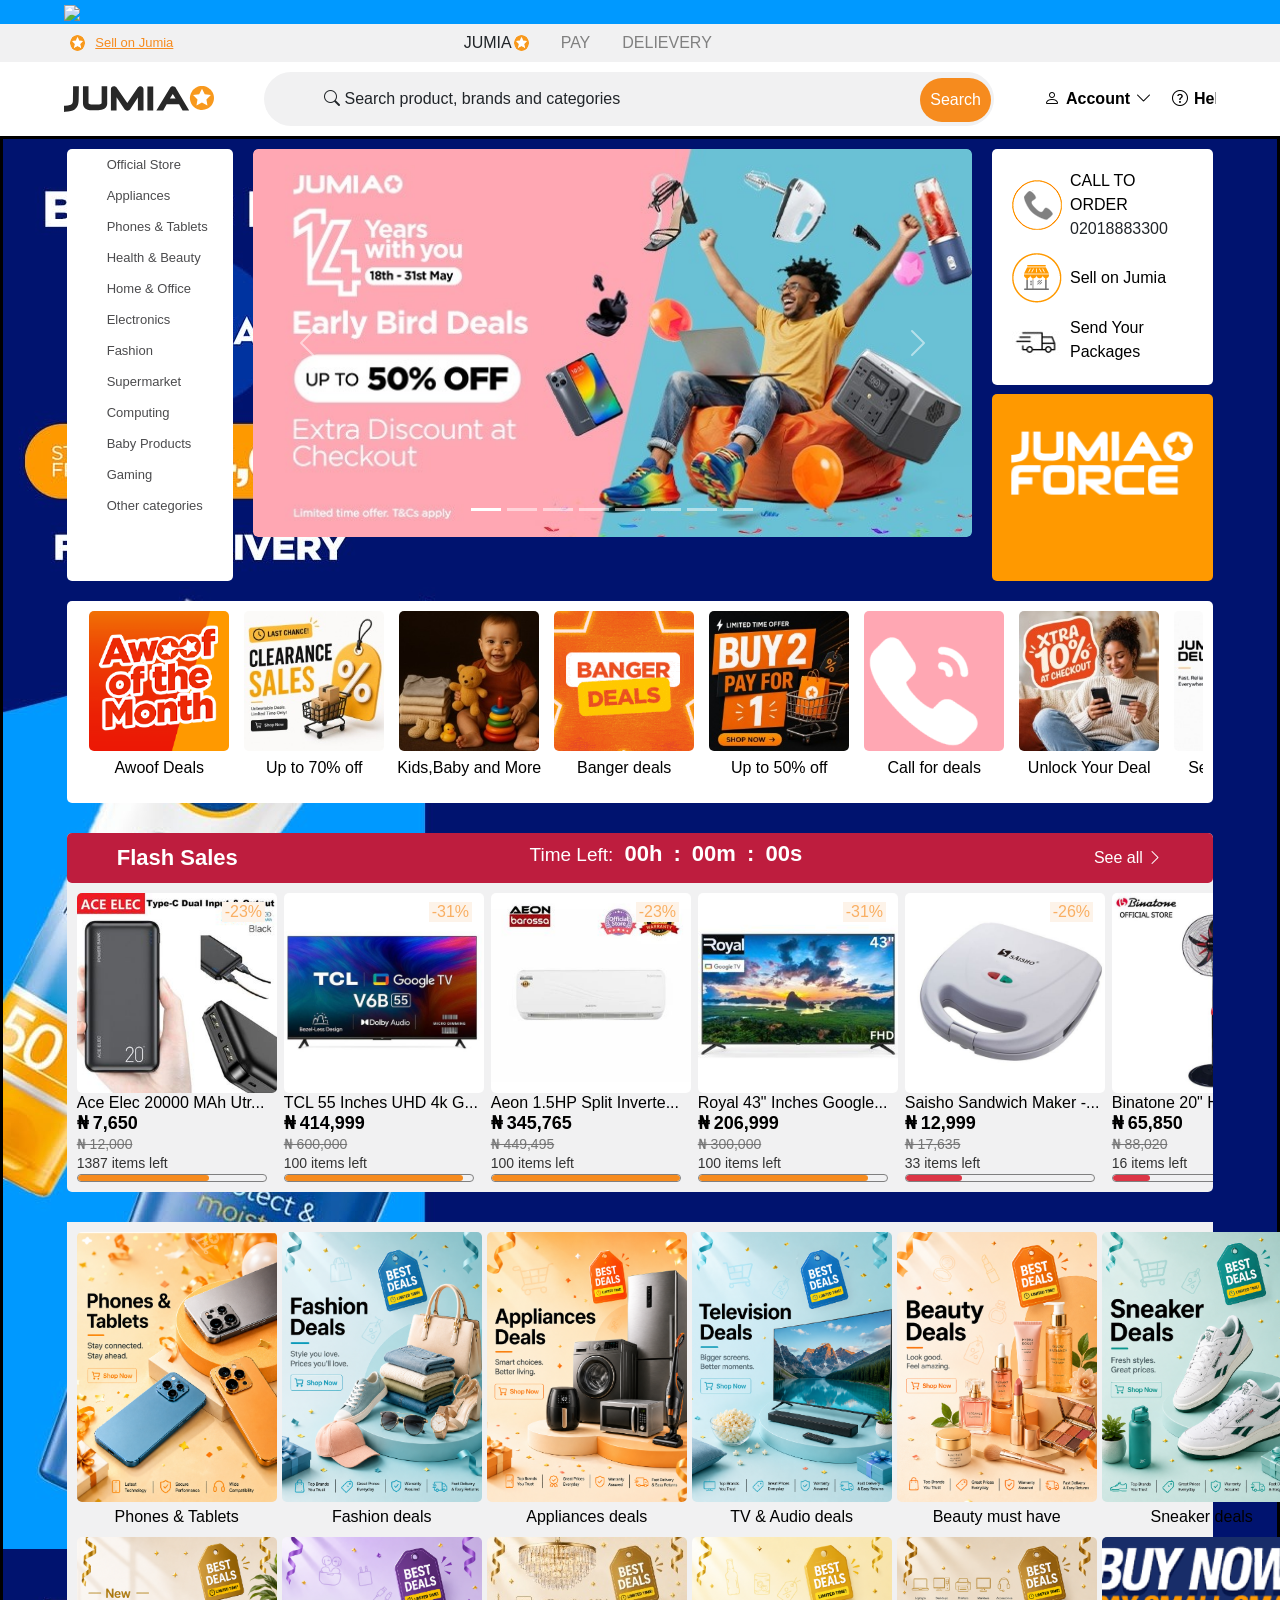
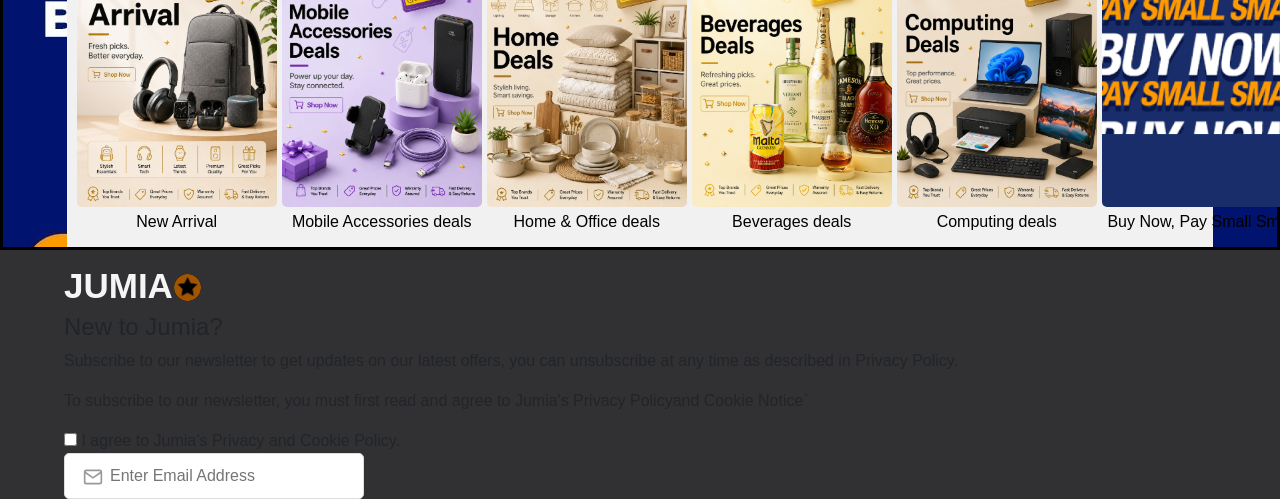
==== index.html @ 586b718b "first commit" ====
<!DOCTYPE html>
<html lang="en">

<head>
    <meta charset="UTF-8">
    <meta name="viewport" content="width=device-width, initial-scale=1.0">
    <link rel="shortcut icon" href="favicon.ico" type="image/x-icon">
    <script src="https://kit.fontawesome.com/6a9d5687c9.js" crossorigin="anonymous"></script>
    <link rel="stylesheet" href="./css/landing.css">
    <link rel="stylesheet" href="./css/bootstrap.min.css">
    <link rel="stylesheet" href="https://cdn.jsdelivr.net/npm/bootstrap-icons@1.13.1/font/bootstrap-icons.min.css">
    <script src="https://cdn.jsdelivr.net/npm/bootstrap@5.3.8/dist/js/bootstrap.bundle.min.js"></script>
    <title>Jumia Nigeria| Online Shopping for Electronics, Fashion, Home, Beauty &...</title>
</head>

<body>
    <!-- first-header -->
    <div class="first-header">
        <div>
            <img
                src="https://ng.jumia.is/cms/0-1-weekly-cps/0-2026/JBP-ADV/0-0-1-brand-days/May/nivea/TW-BD_Desktop_top-strip-copy.gif">
        </div>
    </div>

    <!-- second-header -->
    <div class="second-head">
        <div class="second-header">
            <div class="second-header1">
                <img src="./multimedia/image/jumia set.png" alt="">
                <a href="#">Sell on Jumia</a>
            </div>
            <div class="second-header2">
                <div class="header2">
                    <span>JUMIA</span>
                    <img src="./multimedia/image/jumia set.png" alt="">
                </div>
                <div class="header2" style="font-weight: 400;"><a href="#">PAY</a></div>
                <div class="header2" style="font-weight: 400;"><a href="#">DELIEVERY</a></div>
            </div>
        </div>
    </div>

    <!-- third-header -->
    <div class="third-header">
        <div>
            <img src="./multimedia/image/Jumia Logo SVG.svg" alt="">
        </div>

        <div class="third-header2">
            <div class="third-header2-con">
                <i class="bi bi-search"></i>
                <span>Search product, brands and categories</span>
            </div>

            <div> <button>Search</button></div>

        </div>
        <div class="third-header3">
            <a href="#"><i class="bi bi-person"></i> Account <i class="bi bi-chevron-down"></i></a>
            <a href="#"><i class="bi bi-question-circle"></i> Help <i class="bi bi-chevron-down"></i></a>
            <a href="#"><i class="bi bi-cart3"></i> Cart</a>
        </div>
    </div>

    <!-- main-section -->
    <section class="hero">

        <!-- hero-1 -->
        <div class="hero-1">
            <div class="hero-body1">
                <div class="body-nav">
                    <ul>
                        <li> <a href="#"><i class="fa-solid fa-bag-shopping me-2"></i>Official Store</a></li>
                        <li> <a href="#"><i class="fa-solid fa-kitchen-set me-2"></i>Appliances</a>
                            <!-- <div class="store-dropdown">
                             <div class="small">
                                <ul>
                                    <li><a href="#"><span>SMALL APPLIANCES</span></a></li>
                                    <li><a href="#">Blenders</a></li>
                                    <li><a href="#">Deep Fryers</a></li>
                                    <li><a href="#">Juicers</a></li>
                                    <li><a href="#">Air Fryers</a></li>
                                    <li><a href="#">Rice Cookers</a></li>
                                    <li><a href="#">Toasters & Ovens</a></li>
                                    <li><a href="#">Microwaves</a></li>
                                    <li><a href="#">Bundles</a></li>
                                    <li><a href="#">Vacuum Cleaners</a></li>
                                    <li><a href="#">Kettles</a></li>
                                    <li><a href="#">Yam Pounders</a></li>
                                    <li><a href="#">Irons</a></li>
                                    <li><a href="#">Electric Cookware</a></li>
                                    <li><a href="#">Electric Drink Mixers</a></li>
                                    <li><a href="#">Food Processors</a></li>
                                    <li><a href="#">Coffee Makers</a></li>
                                    <li><a href="#">Electric Pressure Cookers</a></li>
                                </ul>
                            </div>

                            <div class="large">
                                <ul>
                                    <li><a href="#"><span>LARGE APPLIANCES</span></a></li>
                                    <li><a href="#">Washing Machines</a></li>
                                    <li><a href="#">Fridges</a></li>
                                    <li><a href="#">Freezers</a></li>
                                    <li><a href="#">Air Conditioners</a></li>
                                    <li><a href="#">Heaters</a></li>
                                    <li><a href="#">Fans</a></li>
                                    <li><a href="#">Air Purifiers</a></li>
                                    <li><a href="#">Water Dispensers</a></li>
                                    <li><a href="#">Generators & Inverters</a></li>
                                </ul>
                            </div>

                            <div class="home">
                                <ul>
                                    <li><a href="#"><span>HOME APPLIANCES</span></a></li>
                                    <li><a href="#">Nexus</a></li>
                                    <li><a href="#">Hisense</a></li>
                                    <li><a href="#">Polystar</a></li>
                                    <li><a href="#">TCL</a></li>
                                </ul>
                            </div>
                        </div> -->
                        </li>
                        <li> <a href="#"></i><i class="fa-solid fa-mobile-screen me-2"></i>Phones & Tablets</a>
                            <!-- <div class="phones-dropdown">
                                <div class="phones and tablets">
                                    <ul>
                                        <li><a href="#"><span>MOBILE PHONES</span></a></li>
                                        <li><a href="#">Smartphones</a></li>
                                        <li><a href="#">Android Phones</a></li>
                                        <li><a href="#">iPhones</a></li>
                                        <li><a href="#">Basic Phones</a></li>
                                        <li><a href="#">Refurbished Phones</a></li>
                                        <li><a href="#">Rugged Phones</a></li>
                                        <li><a href="#">Cordless Telephones</a></li>
                                        <li><a href="#">Dual Sim Phones</a></li>
                                    </ul>

                                    <ul>
                                        <li><a href="#"><span>TABLETS</span></a></li>
                                        <li><a href="#">iPads</a></li>
                                        <li><a href="#">Android Tablets</a></li>
                                        <li><a href="#">Educational Tablets</a></li>
                                        <li><a href="#">Tablet Accessories</a></li>
                                        <li><a href="#">Amazon Fire Tablets</a></li>
                                        <li><a href="#">Microsoft Tablets</a></li>
                                    </ul>
                                </div>

                                <div class="mobile">
                                    <ul>
                                        <li><a href="#"><span>MOBILE ACCESSORIES</span></a></li>
                                        <li><a href="#">Accessory Kits</a></li>
                                        <li><a href="#">Adapters</a></li>
                                        <li><a href="#">Batteries</a></li>
                                        <li><a href="#">Battery Chargers</a></li>
                                        <li><a href="#">Bluetooth Headsets</a></li>
                                        <li><a href="#">Cables</a></li>
                                        <li><a href="#">Car Accessories</a></li>
                                        <li><a href="#">Chargers</a></li>
                                        <li><a href="#">Earphones & Headsets</a></li>
                                        <li><a href="#">MicroSD Cards</a></li>
                                        <li><a href="#">Screen Protectors</a></li>
                                        <li><a href="#">Selfie Sticks & Tripods</a></li>
                                        <li><a href="#">Smart Watches</a></li>
                                        <li><a href="#">Power Banks</a></li>
                                        <li><a href="#">Phone Camera Lenses</a></li>
                                    </ul>
                                </div>

                                <div class="top">
                                    <ul>
                                        <li><a href="#"><span>TOP SMARTPHONES</span></a></li>
                                        <li><a href="#">iPhone 17</a></li>
                                        <li><a href="#">Samsung Galaxy S24 & S24 Ultra</a></li>
                                        <li><a href="#">Tecno Spark 20 & 20 Pro</a></li>
                                        <li><a href="#">Itel S23 & S23 Plus</a></li>
                                        <li><a href="#">Infinix Smart 8</a></li>
                                        <li><a href="#">Xiaomi Redmi 13c</a></li>
                                        <li><a href="#">Infinix Hot 40i</a></li>
                                        <li><a href="#">Tecno Pop 8</a></li>
                                        <li><a href="#">Itel A70</a></li>
                                    </ul>

                                    <ul>
                                        <li><a href="#"><span>TOP PHONE BRANDS</span></a></li>
                                        <li><a href="#">Samsung</a></li>
                                        <li><a href="#">Apple</a></li>
                                        <li><a href="#">Xiaomi</a></li>
                                        <li><a href="#">Itel</a></li>
                                        <li><a href="#">Tecno</a></li>
                                    </ul>
                                </div>
                            </div> -->
                        </li>
                        <li> <a href="#"><i class="fa-solid fa-wand-magic-sparkles me-2"></i>Health & Beauty</a>
                            <!-- <div class="health-dropdown">
                                <div class="makeup">
                                    <ul>
                                        <li><a href="#"><span>MAKE UP</span></a></li>
                                        <li><a href="#">Concealers & Color Correctors</a></li>
                                        <li><a href="#">Foundation</a></li>
                                        <li><a href="#">Powder</a></li>
                                        <li><a href="#">Lipstick</a></li>
                                        <li><a href="#">Eyeliner & Kajal</a></li>
                                        <li><a href="#">Mascara</a></li>
                                    </ul>

                                    <ul>
                                        <li><a href="#"><span>PERSONAL CARE</span></a></li>
                                        <li><a href="#">Skin Care</a></li>
                                        <li><a href="#">Sunscreens & Tanning Products</a></li>
                                        <li><a href="#">Contraceptives & Lubricants</a></li>
                                        <li><a href="#">Piercing & Tattoo Supplies</a></li>
                                        <li><a href="#">Deodorants & Antiperspirants</a></li>
                                        <li><a href="#">Lip Care</a></li>
                                    </ul>
                                </div>

                                <div class="fragrances">
                                    <ul>
                                        <li><a href="#"><span>FRAGRANCES</span></a></li>
                                        <li><a href="#">Women's</a></li>
                                        <li><a href="#">Men's</a></li>
                                    </ul>

                                    <ul>
                                        <li><a href="#"><span>HAIR CARE</span></a></li>
                                        <li><a href="#">Hair Cutting Tools</a></li>
                                        <li><a href="#">Shampoo & Conditioner</a></li>
                                        <li><a href="#">Wigs & Accessories</a></li>
                                    </ul>

                                    <ul>
                                        <li><a href="#"><span>ORAL CARE</span></a></li>
                                        <li><a href="#">Teeth Whitening</a></li>
                                        <li><a href="#">Toothpaste</a></li>
                                    </ul>
                                </div>

                                <div class="health">
                                    <ul>
                                        <li><a href="#"><span>HEALTH CARE</span></a></li>
                                        <li><a href="#">First Aid</a></li>
                                        <li><a href="#">Medical Supplies & Equipment</a></li>
                                        <li><a href="#">Alternative Medicine</a></li>
                                        <li><a href="#">Feminine Care</a></li>
                                        <li><a href="#">Diabetes Care</a></li>
                                    </ul>

                                    <ul>
                                        <li><a href="#"><span>VITAMINS & DIETARY SUPPLEMENTS</span></a></li>
                                        <li><a href="#">Vitamins & Minerals</a></li>
                                        <li><a href="#">Supplements</a></li>
                                        <li><a href="#">Multi & Prenatal Vitamins</a></li>
                                    </ul>
                                </div>
                            </div> -->
                        </li>
                        <li> <a href="#"><i class="fa-solid fa-house me-2"></i>Home & Office</a>
                            <!-- <div class="office-dropdown">
                                <div class="home">
                                    <ul>
                                        <li><a href="#"><span>HOME & KITCHEN</span></a></li>
                                        <li><a href="#">Bath</a></li>
                                        <li><a href="#">Bedding</a></li>
                                        <li><a href="#">Home Decor</a></li>
                                        <li><a href="#">Home Furniture</a></li>
                                        <li><a href="#">Vacuums & Floor Care</a></li>
                                        <li><a href="#">Wall Art</a></li>
                                        <li><a href="#">Cookware</a></li>
                                        <li><a href="#">Bakeware</a></li>
                                        <li><a href="#">Small Appliances</a></li>
                                        <li><a href="#">Cutlery & Knife Accessories</a></li>
                                    </ul>
                                </div>

                                <div class="office">
                                    <ul>
                                        <li><a href="#"><span>OFFICE PRODUCTS</span></a></li>
                                        <li><a href="#">Office & School Supplies</a></li>
                                        <li><a href="#">Office Furniture & Lighting</a></li>
                                        <li><a href="#">Packaging Materials</a></li>
                                    </ul>
                                </div>
                                <div class="furniture">
                                    <ul>
                                        <li><a href="#"><span>HOME & OFFICE FURNITURE</span></a></li>
                                        <li><a href="#">Kitchen & Dining Room Furniture</a></li>
                                        <li><a href="#">Lighting</a></li>
                                        <li><a href="#">Stationery</a></li>
                                        <li><a href="#">Storage & Organization</a></li>
                                    </ul>

                                    <ul>
                                        <li><a href="#"><span>OUTDOOR & GARDEN</span></a></li>
                                        <li><a href="#">Generator</a></li>
                                    </ul>
                                </div>
                            </div> -->
                        </li>
                        <li> <a href="#"><i class="fa-solid fa-tv me-2"></i>Electronics</a>
                            <!-- <div class="elec-dropdown">
                                <div class="video">
                                    <ul>
                                        <li><a href="#">TELEVISION & VIDEO<span></span></a></li>
                                        <li><a href="#">Televisions</a></li>
                                        <li><a href="#">Smart TVs</a></li>
                                        <li><a href="#">LED & LCD TVs</a></li>
                                        <li><a href="#">QLED & OLED TVs</a></li>
                                        <li><a href="#">Curved TV</a></li>
                                        <li><a href="#">LG TV</a></li>
                                        <li><a href="#">Hisense TV</a></li>
                                        <li><a href="#">Samsung TV</a></li>
                                        <li><a href="#">Smart TV 32 Inches</a></li>
                                        <li><a href="#">Smart TV 43 Inches</a></li>
                                        <li><a href="#">Smart TV 55 Inches</a></li>
                                        <li><a href="#">TV Accessories</a></li>
                                        <li><a href="#">DVD Players & Recorders</a></li>
                                    </ul>
                                </div>

                                <div class="cameras">
                                    <ul>
                                        <li><a href="#"><span>CAMERAS & PHOTOS</span></a></li>
                                        <li><a href="#">Digital Cameras</a></li>
                                        <li><a href="#">Projectors</a></li>
                                        <li><a href="#">Video Surveillance</a></li>
                                        <li><a href="#">CCTV Cameras</a></li>
                                        <li><a href="#">Compact Cameras</a></li>
                                        <li><a href="#">SLR Digital Cameras</a></li>
                                        <li><a href="#">Professional Video Cameras</a></li>
                                        <li><a href="#">Sport & Action Cameras</a></li>
                                        <li><a href="#">Instant Cameras</a></li>
                                        <li><a href="#">Drones with Camera</a></li>
                                        <li><a href="#">Nikon</a></li>
                                    </ul>
                                </div>

                                <div class="home-gen">
                                    <ul>
                                        <li><a href="#"><span>HOME AUDIO</span></a></li>
                                        <li><a href="#">Home Theatre Systems</a></li>
                                        <li><a href="#">Receivers & Amplifiers</a></li>
                                        <li><a href="#">Sound Bars</a></li>
                                        <li><a href="#">LG Home Theater System</a></li>
                                        <li><a href="#">Hisense Sound Bar</a></li>
                                        <li><a href="#">Bluetooth Speakers</a></li>
                                        <li><a href="#">Subwoofers</a></li>
                                        <li><a href="#">LG</a></li>
                                        <li><a href="#">JBL</a></li>
                                    </ul>

                                    <ul>
                                        <li><a href="#"><span>GENERATOR & PORTABLE POWER</span></a></li>
                                        <li><a href="#">Generators</a></li>
                                        <li><a href="#">Power Inverters</a></li>
                                        <li><a href="#">Solar & Wind Power</a></li>
                                        <li><a href="#">Stablizers</a></li>
                                        <li><a href="#">Batteries</a></li>
                                        <li><a href="#">Lithium Battery</a></li>
                                        <li><a href="#">Battery Charger</a></li>
                                    </ul>
                                </div>
                            </div> -->
                        </li>
                        <li> <a href="#"><i class="fa-solid fa-shirt me-2"></i>Fashion</a>
                            <!-- <div class="fashion-dropdown">
                                <div class="women-kids">
                                    <ul>
                                        <li><a href="#"><span>WOMEN'S FASHION</span></a></li>
                                        <li><a href="#">Clothing</a></li>
                                        <li><a href="#">Shoes</a></li>
                                        <li><a href="#">Accessories</a></li>
                                        <li><a href="#">Jewelry</a></li>
                                        <li><a href="#">Handbags & Wallets</a></li>
                                        <li><a href="#">Underwear & Sleepwear</a></li>
                                        <li><a href="#">Maternity</a></li>
                                        <li><a href="#">Dresses</a></li>
                                        <li><a href="#">Traditional</a></li>
                                        <li><a href="#">Beach & Swimwear</a></li>
                                        <li><a href="#">Flats</a></li>
                                        <li><a href="#">Women Costumes & Accessories</a></li>
                                    </ul>

                                    <ul>
                                        <li><a href="#"><span>KID'S FASHION</span></a></li>
                                        <li><a href="#">Boy's Fashion</a></li>
                                        <li><a href="#">Girl's Fashion</a></li>
                                    </ul>
                                </div>

                                <div class="men-all">
                                    <ul>
                                        <li><a href="#"><span>MEN'S FASHION</span></a></li>
                                        <li><a href="#">Clothing</a></li>
                                        <li><a href="#">Shoes</a></li>
                                        <li><a href="#">Accessories</a></li>
                                        <li><a href="#">Underwear & Sleepwear</a></li>
                                        <li><a href="#">Traditional & Cultural Wear</a></li>
                                        <li><a href="#">T-Shirts</a></li>
                                        <li><a href="#">Polo Shirts</a></li>
                                        <li><a href="#">Trousers & Chinos</a></li>
                                        <li><a href="#">Sneakers</a></li>
                                        <li><a href="#">Jewelry</a></li>
                                        <li><a href="#">Jerseys</a></li>
                                    </ul>

                                    <ul>
                                        <li><a href="#"><span>ALL FASHION</span></a></li>
                                        <li><a href="#">Fabrics</a></li>
                                        <li><a href="#">Luggage & Travel Gear</a></li>
                                        <li><a href="#">Multi-Pack</a></li>
                                        <li><a href="#">Traditional & Cultural Wear</a></li>
                                        <li><a href="#">Uniforms, Work & Safety</a></li>
                                        <li><a href="#">Weddings</a></li>
                                    </ul>
                                </div>

                                <div class="materials">
                                    <ul>
                                        <li><a href="#"><span>WATCHES</span></a></li>
                                        <li><a href="#">Men's Watches</a></li>
                                        <li><a href="#">Women's Watches</a></li>
                                    </ul>

                                    <ul>
                                        <li><a href="#"><span>SUNGLASSES</span></a></li>
                                        <li><a href="#">Men's Sunglasses</a></li>
                                        <li><a href="#">Women's Sunglasses</a></li>
                                    </ul>

                                    <ul>
                                        <li><a href="#"><span>TOP BRANDS</span></a></li>
                                        <li><a href="#">Adidas</a></li>
                                        <li><a href="#">DeFacto</a></li>
                                        <li><a href="#">Nike</a></li>
                                    </ul>
                                </div>
                            </div> -->
                        </li>
                        <li> <a href="#"><i class="fa-solid fa-apple-whole me-2"></i>Supermarket</a>
                            <!-- <div class="super-dropdown">
                                <div class="food">
                                    <ul>
                                        <li><a href="#"><span>FOOD CUPBOARD</span></a></li>
                                        <li><a href="#">Grains & Rice</a></li>
                                        <li><a href="#">Pasta & Noodles</a></li>
                                        <li><a href="#">Herbs, Spices & Seasoning</a></li>
                                        <li><a href="#">Malt Drinks</a></li>
                                        <li><a href="#">Coffee</a></li>
                                        <li><a href="#">Water</a></li>
                                        <li><a href="#">Cooking Oil</a></li>
                                    </ul>

                                    <ul>
                                        <li><a href="#"><span>BEVERAGES</span></a></li>
                                        <li><a href="#">Soft Drink</a></li>
                                        <li><a href="#">Milk & Cream</a></li>
                                        <li><a href="#">Energy Drink</a></li>
                                        <li><a href="#">Bottled Beverages</a></li>
                                        <li><a href="#"></a>Juices</li>
                                    </ul>
                                </div>

                                <div class="household">
                                    <ul>
                                        <li><a href="#"><span>HOUSEHOLD CLEANING</span></a></li>
                                        <li><a href="#">Laundry</a></li>
                                        <li><a href="#">Air Fresheners</a></li>
                                        <li><a href="#">Toilet Paper & Wipes</a></li>
                                        <li><a href="#">Bathroom Cleaners</a></li>
                                        <li><a href="#">Dishwashing</a></li>
                                        <li><a href="#">Cleaning Tools</a></li>
                                    </ul>

                                    <ul>
                                        <li><a href="#"><span>BEER, WINE & SPIRITS</span></a></li>
                                        <li><a href="#">Beers</a></li>
                                        <li><a href="#">Vodka</a></li>
                                        <li><a href="#">Red Wine</a></li>
                                        <li><a href="#">Champagne & Sparkling Wine</a></li>
                                        <li><a href="#">White Wine</a></li>
                                        <li><a href="#">Whiskey</a></li>
                                        <li><a href="#">Liquors</a></li>
                                    </ul>
                                </div>

                                <div class="baby">
                                    <ul>
                                        <li><a href="#"><span>BABY PRODUCT</span></a></li>
                                        <li><a href="#">Disposable Diapers</a></li>
                                        <li><a href="#">Bottle Feeding</a></li>
                                        <li><a href="#">Wipes & Refills</a></li>
                                    </ul>
                                </div>
                            </div> -->
                        </li>
                        <li> <a href="#"><i class="fa-solid fa-desktop me-2"></i>Computing</a>
                            <!-- <div class="computing-dropdown">
                                <div class="computers">
                                    <ul>
                                        <li><a href="#"><span>COMPUTERS</span></a></li>
                                        <li><a href="#">Desktops</a></li>
                                        <li><a href="#">Laptops</a></li>
                                        <li><a href="#">Macbooks</a></li>
                                        <li><a href="#">Gaming Laptops</a></li>
                                        <li><a href="#">HP Elitebook</a></li>
                                        <li><a href="#">Dell Latitude</a></li>
                                        <li><a href="#">Lenovo Thinkpad</a></li>
                                        <li><a href="#">Asus Zenbook</a></li>
                                    </ul>

                                    <ul>
                                        <li><a href="#"><span>DATA STORAGE</span></a></li>
                                        <li><a href="#">External Hard Drives</a></li>
                                        <li><a href="#">USB Flash Drives</a></li>
                                        <li><a href="#">External Solid State</a></li>
                                    </ul>
                                </div>

                                <div class="accessories">
                                    <ul>
                                        <li><a href="#"><span>PRINTERS</span></a></li>
                                        <li><a href="#">Inkjet Printers</a></li>
                                        <li><a href="#">Laser Printers</a></li>
                                        <li><a href="#">Printer Ink & Toner</a></li>
                                    </ul>

                                    <ul>
                                        <li><a href="#"><span>Printer Ink & Toner</span></a></li>
                                        <li><a href="#">Keyboards & Mice</a></li>
                                        <li><a href="#">PC Gaming Hardware</a></li>
                                        <li><a href="#">Uninterrupted Power Supply</a></li>
                                        <li><a href="#">Memory Cards</a></li>
                                        <li><a href="#">Batteries</a></li>
                                        <li><a href="#">Scanners</a></li>
                                        <li><a href="#">Video Projectors</a></li>
                                        <li><a href="#">Bluetooth Keyboards</a></li>
                                        <li><a href="#">Bluetooth Mouse</a></li>
                                    </ul>
                                </div>

                                <div class="brands">
                                    <ul>
                                        <li><a href="#"><span>TOP BRANDS</span></a></li>
                                        <li><a href="#">HP</a></li>
                                        <li><a href="#">Lenovo</a></li>
                                        <li><a href="#">Apple</a></li>
                                        <li><a href="#">ASUS</a></li>
                                        <li><a href="#">Huawei</a></li>
                                        <li><a href="#">Microsoft</a></li>
                                        <li><a href="#">Kingston</a></li>
                                        <li><a href="#">Seagate</a></li>
                                        <li><a href="#">Samsung</a></li>
                                        <li><a href="#">Sandisk</a></li>
                                        <li><a href="#">Toshiba</a></li>
                                    </ul>
                                </div>
                            </div> -->
                        </li>
                        <li> <a href="#"><i class="fa-solid fa-baby me-2"></i>Baby Products</a>
                            <!-- <div class="baby-dropdown">
                                <div class="apparel">
                                    <ul>
                                        <li><a href="#"><span>APPAREL & ACCESSORIES</span></a></li>
                                        <li><a href="#">Baby Boys</a></li>
                                        <li><a href="#">Baby Girls</a></li>
                                    </ul>

                                    <ul>
                                        <li><a href="#"><span>DIAPERING</span></a></li>
                                        <li><a href="#">Disposable Diapers</a></li>
                                        <li><a href="#">Diaper Bags</a></li>
                                        <li><a href="#">Wipes & Holders</a></li>
                                    </ul>

                                    <ul>
                                        <li><a href="#"><span>BABY & TODDLER TOYS</span></a></li>
                                        <li><a href="#">Activity Play Centers</a></li>
                                        <li><a href="#">Music & Sound</a></li>
                                        <li><a href="#">Bath Toys</a></li>
                                    </ul>
                                </div>
                                <div class="feeding">
                                    <ul>
                                        <li><a href="#"><span>BATHING & SKIN CARE</span></a></li>
                                        <li><a href="#">Washcloths & Towels</a></li>
                                        <li><a href="#">Grooming & Healthcare Kits</a></li>
                                        <li><a href="#">Skin Care</a></li>
                                        <li><a href="#">Bathing Tubs & Seats</a></li>
                                        <li><a href="#">Bathroom Safety</a></li>
                                    </ul>

                                    <ul>
                                        <li><a href="#"><span>FEEDING</span></a></li>
                                        <li><a href="#">Bibs & Burp Cloths</a></li>
                                        <li><a href="#">Breastfeeding</a></li>
                                        <li><a href="#">Bottle-Feeding</a></li>
                                        <li><a href="#">Pacifiers & Accessories</a></li>
                                        <li><a href="#">Food Storage</a></li>
                                        <li><a href="#">Highchairs & Booster Seats</a></li>
                                        <li><a href="#">Solid Feeding</a></li>
                                    </ul>
                                </div>
                                <div class="gear">
                                    <ul>
                                        <li><a href="#"><span>GEAR</span></a></li>
                                        <li><a href="#">Backpacks & Carriers</a></li>
                                        <li><a href="#">Swings, Jumpers & Bouncers</a></li>
                                        <li><a href="#">Walkers</a></li>
                                    </ul>
                                </div>
                            </div> -->
                        </li>
                        <li> <a href="#"><i class="fa-solid fa-gamepad me-2"></i>Gaming</a>
                            <!-- <div class="gaming-dropdown">
                                <div class="xbox">
                                    <ul>
                                        <li><a href="#"><span>PLAYSTATION</span></a></li>
                                        <li><a href="#">Playstation 5</a></li>
                                        <li><a href="#">Playstation 4</a></li>
                                        <li><a href="#">Playstation 3</a></li>
                                        <li><a href="#">Playstation</a></li>
                                        <li><a href="#">Playstation Vita</a></li>
                                    </ul>

                                    <ul>
                                        <li><a href="#"><span>XBOX</span></a></li>
                                        <li><a href="#">XBOX One</a></li>
                                        <li><a href="#">XBOX 360</a></li>
                                        <li><a href="#">XBOX</a></li>
                                    </ul>
                                </div>
                                <div class="nintendo">
                                    <ul>
                                        <li><a href="#"><span>NINTENDO</span></a></li>
                                        <li><a href="#">Nintendo 3DS</a></li>
                                        <li><a href="#">Nintendo DS</a></li>
                                        <li><a href="#">Nintendo Switch</a></li>
                                        <li><a href="#">Nintendo Wii</a></li>
                                    </ul>
                                </div>
                                <div class="top">
                                    <ul>
                                        <li><a href="#"><span>TOP GAMES</span></a></li>
                                        <li><a href="#">FIFA '23 PS5</a></li>
                                        <li><a href="#">PES '23 PS4</a></li>
                                        <li><a href="#">God of war</a></li>
                                        <li><a href="#">Spiderman</a></li>
                                        <li><a href="#">Call of Duty</a></li>
                                        <li><a href="#">Assassin's Creed Valhalla</a></li>
                                        <li><a href="#">The Last Of Us</a></li>
                                        <li><a href="#">The Witcher 3</a></li>
                                        <li><a href="#">Metal Gear Solid</a></li>
                                        <li><a href="#">Fallout</a></li>
                                        <li><a href="#">Madden NFL</a></li>
                                        <li><a href="#">Far Cry</a></li>
                                        <li><a href="#">Grand Theft Auto</a></li>
                                    </ul>
                                </div>
                            </div> -->
                        </li>
                        <li> <a href="#"><i class="fa-solid fa-ellipsis me-2"></i>Other categories</a>
                            <!-- <div class="other-dropdown">
                                <div class="instrument">
                                    <ul>
                                        <li><a href="#"><span>MUSICAL INSTRUMENTS</span></a></li>
                                        <li><a href="#">Musical Instruments</a></li>
                                        <li><a href="#">Studio & Live Equipment</a></li>
                                        <li><a href="#">Electronic Music & DJ Equipment</a></li>
                                        <li><a href="#">Amplifiers & Effects</a></li>
                                    </ul>

                                    <ul>
                                        <li><a href="#"><span>TOYS & GAMES</span></a></li>
                                        <li><a href="#">Games</a></li>
                                        <li><a href="#">Dress Up & Pretend Play</a></li>
                                        <li><a href="#">Sports & Outdoor Play</a></li>
                                        <li><a href="#">Top Toys & Games</a></li>
                                    </ul>
                                </div>
                                <div class="automobile">
                                    <ul>
                                        <li><a href="#"><span>AUTOMOBILE</span></a></li>
                                        <li><a href="#">Car Care</a></li>
                                        <li><a href="#">Car Electronics & Accessories</a></li>
                                        <li><a href="#">Lights & Lighting Accessories</a></li>
                                        <li><a href="#">Exterior Accessories</a></li>
                                        <li><a href="#">Oils & Fluids</a></li>
                                        <li><a href="#">Interior Accessories</a></li>
                                        <li><a href="#">Tyre & Rims</a></li>
                                    </ul>

                                    <ul>
                                        <li><a href="#"><span>SPORTING GOODS</span></a></li>
                                        <li><a href="#">Cardio Training</a></li>
                                        <li><a href="#">Strength Training Equipment</a></li>
                                        <li><a href="#">Accessories</a></li>
                                        <li><a href="#">Team Sports</a></li>
                                        <li><a href="#">Outdoor & Adventure</a></li>
                                    </ul>

                                    <ul>
                                        <li><a href="#"><span>BOOKS, MOVIES and MUSIC</span></a></li>
                                    </ul>
                                </div>
                                <div class="stores">
                                    <ul>
                                        <li><a href="#"><span>PET SUPPLIES</span></a></li>
                                    </ul>

                                    <ul>
                                        <li><a href="#"><span>WHOLESALE</span></a></li>
                                    </ul>

                                    <ul>
                                        <li><a href="#"><span>JUMIA GLOBAL</span></a></li>
                                    </ul>

                                    <ul>
                                        <li><a href="#"><span>OFFICIAL STORES</span></a></li>
                                        <li><a href="#">Adidas</a></li>
                                        <li><a href="#">Nestle</a></li>
                                        <li><a href="#">Xiaomi</a></li>
                                        <li><a href="#">Nivea</a></li>
                                        <li><a href="#">Apple</a></li>
                                        <li><a href="#">Intel</a></li>
                                        <li><a href="#">Reckitt Benckiser</a></li>
                                        <li><a href="#">Binatone</a></li>
                                        <li><a href="#">Nexus</a></li>
                                    </ul>
                                    
                                </div>
                            </div> -->
                        </li>
                    </ul>
                </div>
            </div>
            <div class="hero-body2">
                <div id="carouselExampleAutoplaying" class="carousel slide ratio-16x9" data-bs-ride="carousel">
                    <div class="carousel-indicators">
                        <button type="button" data-bs-target="#carouselExampleIndicators" data-bs-slide-to="0"
                            class="active" aria-current="true" aria-label="Slide 1"></button>
                        <button type="button" data-bs-target="#carouselExampleIndicators" data-bs-slide-to="1"
                            aria-label="Slide 2"></button>
                        <button type="button" data-bs-target="#carouselExampleIndicators" data-bs-slide-to="2"
                            aria-label="Slide 3"></button>
                        <button type="button" data-bs-target="#carouselExampleIndicators" data-bs-slide-to="3"
                            aria-label="Slide 4"></button>
                        <button type="button" data-bs-target="#carouselExampleIndicators" data-bs-slide-to="4"
                            aria-label="Slide 5"></button>
                        <button type="button" data-bs-target="#carouselExampleIndicators" data-bs-slide-to="5"
                            aria-label="Slide 6"></button>
                        <button type="button" data-bs-target="#carouselExampleIndicators" data-bs-slide-to="6"
                            aria-label="Slide 7"></button>
                        <button type="button" data-bs-target="#carouselExampleIndicators" data-bs-slide-to="7"
                            aria-label="Slide 8"></button>
                    </div>
                    <div class="carousel-inner">
                        <div class="carousel-item active">
                            <img src="./multimedia/image/imgi_2_Artboard-1.jpg" class="d-block w-100" alt=" ">
                        </div>
                        <div class="carousel-item">
                            <img src="./multimedia/image/imgi_3_Artboard.gif" class="d-block w-100" alt=" ">
                        </div>
                        <div class="carousel-item">
                            <img src="./multimedia/image/imgi_4_712X384-1.png" class="d-block w-100" alt=" ">
                        </div>
                        <div class="carousel-item">
                            <img src="./multimedia/image/imgi_5_712X384.png" class="d-block w-100" alt=" ">
                        </div>
                        <div class="carousel-item">
                            <img src="./multimedia/image/imgi_6_Artboard-1.gif" class="d-block w-100" alt=" ">
                        </div>
                        <div class="carousel-item">
                            <img src="./multimedia/image/imgi_7_Artboard.jpg" class="d-block w-100" alt=" ">
                        </div>
                        <div class="carousel-item">
                            <img src="./multimedia/image/imgi_8_Artboard-1.jpg" class="d-block w-100" alt=" ">
                        </div>
                        <div class="carousel-item">
                            <img src="./multimedia/image/imgi_9_712X384.png" class="d-block w-100" alt=" ">
                        </div>
                    </div>
                    <button class="carousel-control-prev" type="button" data-bs-target="#carouselExampleAutoplaying"
                        data-bs-slide="prev">
                        <span class="carousel-control-prev-icon" aria-hidden="true"></span>
                        <span class="visually-hidden">Previous</span>
                    </button>
                    <button class="carousel-control-next" type="button" data-bs-target="#carouselExampleAutoplaying"
                        data-bs-slide="next">
                        <span class="carousel-control-next-icon" aria-hidden="true"></span>
                        <span class="visually-hidden">Next</span>
                    </button>
                </div>
            </div>
            <div class="hero-body3">
                <div class="body-box1">
                    <div class="box1-box">
                        <img class="me-2" src="./multimedia/image/imgi_10_phone-icon-1.png" alt="">
                        <div class="box">
                            <div class="box-1"><a href="#">CALL TO ORDER</a></div>
                            <div class="box-2"><span>02018883300</span></div>
                        </div>
                    </div>
                    <div class="box2-box">
                        <img class="me-2" src="./multimedia/image/imgi_11_icone-seller-1.png" alt="">
                        <div class="box-one">
                            <a href="#">Sell on Jumia</a>
                        </div>
                    </div>
                    <div class="box3-box">
                        <img class="me-2" src="./multimedia/image/imgi_12_delivery-new.jpg" alt="">
                        <div class="box-two">
                            <a href="#">Send Your Packages</a>
                        </div>
                    </div>
                </div>
                <div class="body-box2">
                    <img src="./multimedia/image/imgi_13_JFORCE-2.gif" alt="">
                </div>
            </div>
        </div>

        <!-- hero-2 -->
        <div class="hero-two">
            <div class="hero-2" id="scrollContainer" style="scroll-behavior: smooth;">
                <a href="#"><img src="./multimedia/image/imgi_9_awoof_220x220.png" alt=""><span>Awoof
                        Deals</span></a>
                <a href="#"><img src="./multimedia/image/imgi_10_clearance-sales.jpg" alt=""><span>Up to 70%
                        off</span></a>
                <a href="#"><img src="./multimedia/image/imgi_11_baby.jpg" alt=""><span>Kids,Baby and
                        More</span></a>
                <a href="#"><img src="./multimedia/image/imgi_12_BANGER-DEALS-ezgif.com-optimize.gif"
                        alt=""><span>Banger deals</span></a>
                <a href="#"><img src="./multimedia/image/imgi_13_buy2-1.jpg" alt=""><span>Up to 50%
                        off</span></a>
                <a href="#"><img src="./multimedia/image/imgi_14_CTO2-ezgif.com-resize-1.gif" alt=""><span>Call
                        for
                        deals</span></a>
                <a href="#"><img src="./multimedia/image/imgi_15_xtra-10.jpg" alt=""><span>Unlock Your
                        Deal</span></a>
                <a href="#"><img src="./multimedia/image/imgi_16_jdelivery.jpg" alt=""><span>Send Packages
                        Securely</span></a>
                <a href="#"><img src="./multimedia/image/imgi_108_supermarket.jpg" alt=""><span>Groceries</span></a>
                <a href="#"><img src="./multimedia/image/imgi_109_video-games_220x220.png" alt=""><span>Video
                        Games</span></a>
                <!-- <button class="carousel-control-prev bg-black" type="button" data-bs-target="#carouselExample"
                    data-bs-slide="prev">
                    <span class="carousel-control-prev-icon" aria-hidden="true"></span>
                    <span class="visually-hidden">Previous</span>
                </button>
                <button class="carousel-control-next bg-black" type="button" data-bs-target="#carouselExample"
                    data-bs-slide="next">
                    <span class="carousel-control-next-icon" aria-hidden="true"></span>
                    <span class="visually-hidden">Next</span>
                </button> -->
            </div>
        </div>

        <!-- hero-3 -->
        <div class="hero-three">
            <div class="hero-ctn">
                <div class="flash-sales">
                    <span>Flash Sales</span>
                </div>
                <div class="flash-time">
                    <h5>Time Left:<span> 00h : 00m : 00s</span></h5>
                </div>
                <div class="flash-link">
                    <a href="#">See all <i class="bi bi-chevron-right"></i></a>
                </div>
            </div>

            <div class="hero3-image">
                <div class="hero-image">
                    <a href="#"><img src="./multimedia/image/1.jpg" alt="">
                        <div class="1"><span>Ace Elec 20000 MAh Utr...</span></div>
                        <div class="price">
                            <h5>&#8358; 7,650</h5>
                            <h6>&#8358; 12,000</h6>
                        </div>
                        <div class="stock">
                            <h4>1387 items left</h4>
                            <div class="progress-bar">
                                <div class="progress-fill"></div>
                            </div>
                        </div>
                        <div class="rate">
                            <span>-23%</span>
                        </div>
                    </a>
                    <a href="#"><img src="./multimedia/image/2.jpg" alt="">
                        <div class="1"><span>TCL 55 Inches UHD 4k G...</span></div>
                        <div class="price">
                            <h5>&#8358; 414,999</h5>
                            <h6>&#8358; 600,000</h6>
                        </div>
                        <div class="stock">
                            <h4>100 items left</h4>
                            <div class="progress-bar">
                                <div class="progress-fill" style="width: 95%;"></div>
                            </div>
                        </div>
                        <div class="rate1">
                            <span>-31%</span>
                        </div>
                    </a>
                    <a href="#"><img src="./multimedia/image/5.jpg" alt="">
                        <div class="1"><span>Aeon 1.5HP Split Inverte...</span></div>
                        <div class="price">
                            <h5>&#8358; 345,765</h5>
                            <h6>&#8358; 449,495</h6>
                        </div>
                        <div class="stock">
                            <h4>100 items left</h4>
                            <div class="progress-bar">
                                <div class="progress-fill" style="width: 100%;"></div>
                            </div>
                        </div>
                        <div class="rate3">
                            <span>-23%</span>
                        </div>
                    </a>
                    <a href="#"><img src="./multimedia/image/7.jpg" alt="">
                        <div class="1"><span>Royal 43" Inches Google...</span></div>
                        <div class="price">
                            <h5>&#8358; 206,999</h5>
                            <h6>&#8358; 300,000</h6>
                        </div>
                        <div class="stock">
                            <h4>100 items left</h4>
                            <div class="progress-bar">
                                <div class="progress-fill" style="width: 90%;"></div>
                            </div>
                        </div>
                        <div class="rate2">
                            <span>-31%</span>
                        </div>
                    </a>
                    <a href="#"><img src="./multimedia/image/4.jpg" alt="">
                        <div class="1"><span>Saisho Sandwich Maker -...</span></div>
                        <div class="price">
                            <h5>&#8358; 12,999</h5>
                            <h6>&#8358; 17,635</h6>
                        </div>
                        <div class="stock">
                            <h4>33 items left</h4>
                            <div class="progress-bar">
                                <div class="progress-fill bg-danger" style="width: 30%;"></div>
                            </div>
                        </div>
                        <div class="rate4">
                            <span>-26%</span>
                        </div>
                    </a>
                    <a href="#"><img src="./multimedia/image/6.jpg" alt="">
                        <div class="1"><span>Binatone 20" High Wind...</span></div>
                        <div class="price">
                            <h5>&#8358; 65,850</h5>
                            <h6>&#8358; 88,020</h6>
                        </div>
                        <div class="stock">
                            <h4>16 items left</h4>
                            <div class="progress-bar">
                                <div class="progress-fill bg-danger" style="width: 20%;"></div>
                            </div>
                        </div>
                        <div class="rate5">
                            <span>-25%</span>
                        </div>
                    </a>
                    <a href="#"><img src="./multimedia/image/3.jpg" alt="">
                        <div class="1"><span>Binatone Digital Voltage...</span></div>
                        <div class="price">
                            <h5>&#8358; 75,625</h5>
                            <h6>&#8358; 97,500</h6>
                        </div>
                        <div class="stock">
                            <h4>30 items left</h4>
                            <div class="progress-bar">
                                <div class="progress-fill bg-danger" style="width: 25%;"></div>
                            </div>
                        </div>
                        <div class="rate6">
                            <span>-22%</span>
                        </div>
                    </a>
                    <a href="#"><img src="./multimedia/image/8.jpg" alt="">
                        <div class="1"><span>Nexus 50 Litres Bedside...</span></div>
                        <div class="price">
                            <h5>&#8358; 99,499</h5>
                            <h6>&#8358; 130,000</h6>
                        </div>
                        <div class="stock">
                            <h4>176 items left</h4>
                            <div class="progress-bar">
                                <div class="progress-fill" style="width: 90%;"></div>
                            </div>
                        </div>
                        <div class="rate7">
                            <span>-23%</span>
                        </div>
                    </a>
                    <a href="#"><img src="./multimedia/image/9.jpg" alt="">
                        <div class="1"><span>Syinix Syinix Swallow Ma...</span></div>
                        <div class="price">
                            <h5>&#8358; 99,999</h5>
                            <h6>&#8358; 116,490</h6>
                        </div>
                        <div class="stock">
                            <h4>8 items left</h4>
                            <div class="progress-bar">
                                <div class="progress-fill bg-danger" style="width: 10%;"></div>
                            </div>
                        </div>
                        <div class="rate8">
                            <span>-14%</span>
                        </div>
                    </a>
                    <a href="#"><img src="./multimedia/image/11.jpg" alt="">
                        <div class="1"><span>Nexus 1.5HP Split Air Co...</span></div>
                        <div class="price">
                            <h5>&#8358; 299,000</h5>
                            <h6>&#8358; 404,040</h6>
                        </div>
                        <div class="stock">
                            <h4>171 items left</h4>
                            <div class="progress-bar">
                                <div class="progress-fill" style="width: 85%;"></div>
                            </div>
                        </div>
                        <div class="rate9">
                            <span>-23%</span>
                        </div>
                    </a>
                    <a href="#"><img src="./multimedia/image/10.jpg" alt="">
                        <div class="1"><span>Binatone Smooth Glidin...</span></div>
                        <div class="price">
                            <h5>&#8358; 16,250</h5>
                            <h6>&#8358; 21,480</h6>
                        </div>
                        <div class="stock">
                            <h4>180 items left</h4>
                            <div class="progress-bar">
                                <div class="progress-fill" style="width: 75%;"></div>
                            </div>
                        </div>
                        <div class="rate10">
                            <span>-24%</span>
                        </div>
                    </a>
                    <a href="#"><img src="./multimedia/image/12.jpg" alt="">
                        <div class="1"><span>Sun King Solar Fan 16"...</span></div>
                        <div class="price">
                            <h5>&#8358; 95,594</h5>
                            <h6>&#8358; 135,700</h6>
                        </div>
                        <div class="stock">
                            <h4>100 items left</h4>
                            <div class="progress-bar">
                                <div class="progress-fill" style="width: 100%;"></div>
                            </div>
                        </div>
                        <div class="rate11">
                            <span>-30%</span>
                        </div>
                    </a>
                    <a href="#"><img src="./multimedia/image/13.jpg" alt="">
                        <div class="1"><span>Haier Thermocool 1HP...</span></div>
                        <div class="price">
                            <h5>&#8358; 444,470</h5>
                            <h6>&#8358; 577,815</h6>
                        </div>
                        <div class="stock">
                            <h4>2 items left</h4>
                            <div class="progress-bar">
                                <div class="progress-fill bg-danger" style="width: 5%;"></div>
                            </div>
                        </div>
                        <div class="rate12">
                            <span>-23%</span>
                        </div>
                    </a>
                    <a href="#"><img src="./multimedia/image/14.jpg" alt="">
                        <div class="1"><span>Nexus 160 Litres Chest...</span></div>
                        <div class="price">
                            <h5>&#8358; 273,500</h5>
                            <h6>&#8358; 374,220</h6>
                        </div>
                        <div class="stock">
                            <h4>51 items left</h4>
                            <div class="progress-bar">
                                <div class="progress-fill" style="width: 35%;"></div>
                            </div>
                        </div>
                        <div class="rate13">
                            <span>-27%</span>
                        </div>
                    </a>
                    <a href="#"><img src="./multimedia/image/15.jpg" alt="">
                        <div class="1"><span>Binatone 2 Slice Sandwi...</span></div>
                        <div class="price">
                            <h5>&#8358; 22,500</h5>
                            <h6>&#8358; 29,865</h6>
                        </div>
                        <div class="stock">
                            <h4>50 items left</h4>
                            <div class="progress-bar">
                                <div class="progress-fill bg-danger" style="width: 35%;"></div>
                            </div>
                        </div>
                        <div class="rate14">
                            <span>-25%</span>
                        </div>
                    </a>
                </div>
            </div>
        </div>

        <!-- hero-4 -->
        <div class="hero-4">
            <a href="#"><img src="./multimedia/image/imgi_27_phone-tablet.png" alt=""><span>Phones & Tablets</span></a>
            <a href="#"><img src="./multimedia/image/imgi_28_fashion-deals.png" alt=""><span>Fashion deals</span></a>
            <a href="#"><img src="./multimedia/image/imgi_29_appliances-deals.png" alt=""><span>Appliances
                    deals</span></a>
            <a href="#"><img src="./multimedia/image/imgi_30_televison-deals.png" alt=""><span>TV & Audio
                    deals</span></a>
            <a href="#"><img src="./multimedia/image/imgi_31_beauty-deals.png" alt=""><span>Beauty must have</span></a>
            <a href="#"><img src="./multimedia/image/imgi_32_sneakers.png" alt=""><span>Sneaker deals</span></a>
            <a href="#"><img src="./multimedia/image/imgi_33_new-arrival.png" alt=""><span>New Arrival</span></a>
            <a href="#"><img src="./multimedia/image/imgi_34_mobile-accessories.png" alt=""><span>Mobile Accessories
                    deals</span></a>
            <a href="#"><img src="./multimedia/image/imgi_35_home-deas.jpg" alt=""><span>Home & Office deals</span></a>
            <a href="#"><img src="./multimedia/image/imgi_36_beverages-deals.png" alt=""><span>Beverages
                    deals</span></a>
            <a href="#"><img src="./multimedia/image/imgi_37_computing-deals.png" alt=""><span>Computing
                    deals</span></a>
            <a href="#"><img src="./multimedia/image/imgi_38_ezgif.com-resize.gif" alt=""><span>Buy Now, Pay Small
                    Small</span></a>

        </div>
    </section>

    <footer>
        <div class="footer-1">
            <div class="jumia-image">
                <span>JUMIA</span>
                <img src="./multimedia/image/jumia set.png" alt="">
            </div>

            <div class="new">
                <div class="question">
                    <h4>New to Jumia?</h4>
                    <p>Subscribe to our newsletter to get updates on our latest offers, you can unsubscribe at any time
                        as described in Privacy Policy.</p>
                    <p>To subscribe to our newsletter, you must first read and agree to Jumia's <span>Privacy
                            Policy</span>and <span>Cookie Notice`</span></p>

                    <label for="checkbox"><input type="checkbox" id="agree">
                        <span>I agree to Jumia’s Privacy and Cookie Policy.</span></label>

                    <div class="input-wrap">
                        <span class="icon">
                            <svg width="20" height="20" viewBox="0 0 24 24" fill="none">
                                <path d="M4 4h16c1.1 0 2 .9 2 2v12c0 1.1-.9 2-2 2H4c-1.1 0-2-.9-2-2V6c0-1.1.9-2 2-2z" stroke="#999" stroke-width="2" />
                                <path d="M22 6l-10 7L2 6" stroke="#999" stroke-width="2"/>
                            </svg>
                        </span>
                        <input type="email" placeholder="Enter Email Address">
                    </div>
                </div>

            </div>
        </div>
    </footer>
</body>

</html>
---- css/landing.css ----
* {
    padding: 0;
    margin: 0;
    box-sizing: border-box;
    font-family: Ubuntu-apple-system,BlinkMacSystemFont,"Segoe UI", "Helvetica Neue", Arial, sans-serif;
}

.first-header {
    background-color: #0099FF;
}

.first-header div {
    margin: 0 auto;
    width: 90%;
}

.first-header img {
    width: 90vw;
    margin: 0;
}

.second-head {
    background-color: #F1F1F2;
    padding: 7px;
}

.second-header {
    width: 90%;
    margin: auto;
    display: flex;
    align-items: center;
}

.second-header1 {
    display: flex;
    gap: 10px;
    align-items: center;
}

.second-header1 img {
    width: 15px;
    border-radius: 50px;
    background-color: #F68B1E;

}

.second-header1 a {
    color: #F68B1E;
    font-size: 13px;
    font-weight: 500;
}
.header2 img {
    width: 15px;
    border-radius: 50%;
    background-color: #F68B1E;
}
.header2{
    align-items: center;
    gap: 2px;
    display: flex;
}
.header2 a{
    color: gray;
}
.second-header2 {
    display: flex;
    align-items: center;
    gap: 32px;
    width: 40%;
    margin: auto;
}

.second-header2 a {
    text-decoration: none;
}

.third-header {
    display: flex;
    overflow: hidden;
    justify-content: space-between;
    width: 90%;
    margin: auto;
    /* position: relative; */
    gap: 50px;
    align-items: center;
    margin-top: 10px;
}

.third-header img {
    width: 150px;
}

.third-header2 {
    background-color: #F1F1F2;
    border-radius: 30px;
    position: relative;
    display: flex;
    gap: 60px;
    align-items: center;
    padding: 15px 60px;

}

.third-header2-con {
    width: 550px;
    text-align: left;
    align-items: start;
}

.third-header2 button {
    background-color: #F68B1E;
    color: white;
    position: absolute;
    top: 6px;
    right: 3px;
    padding: 10px;
    border: none;
    border-radius: 50px;
}

.third-header3 {
    display: flex;
    flex-wrap: nowrap;
    position: relative;
    gap: 20px;
}

.third-header3 a {
    text-decoration: none;
    display: flex;
    gap: 6px;
    align-items: center;
    flex-shrink: 0;
    white-space: nowrap;
    color: black;
    font-size: 16px;
    font-family: Ubuntu, -apple-system, BlinkMacSystemFont, "Segoe UI", "Helvetica Neue", Arial, sans-serif;
    font-weight: 600;
}
.hero{
    background-image: url("/multimedia/image/imgi_231_BG_TAKEOVER26.jpg");
    /* background-color: #F1F1F2; */
    border: 3px solid black;
    width: 100%;
    margin-top: 10px;
}
.hero-1{
    width: 90%;
    display: flex;
    gap: 20px;
    margin: auto;
    margin-top: 10px;
    margin-bottom: 20px;
}
.hero-body1{
    background-color: white;
    width: 15%;
    border-radius: 5px;
}
.body-nav ul{
    list-style: none;
    line-height: 30px;
}
.body-nav a{
    text-decoration: none;
    color: #4b4b4d;
    font-size: 13px;
    font-weight: 500;
}
.hero-body2{
    width: 65%;
}
.carousel-item img{
    width: 100%;
    /* height: 100%; */
    border-radius: 5px;
    object-fit: cover;
}
.carousel-inner{
    overflow: hidden;
    border-radius: 5px;
}
.hero-body3{
    width: 20%;
    display: flex;
    flex-direction: column;
    gap: 9px;
}
.body-box1{
    background-color: white;
    padding: 20px;
    display: flex;
    flex-direction: column;
    gap: 12px;
    border-radius: 5px;
}
.box1-box{
    display: flex;
    width: 100%;
    margin: auto;
    align-items: center;
}
.box-1 a{
    text-decoration: none;
    color: black;
}
.box2-box{
    display: flex;
    align-items: center;
}
.box-one a{
    text-decoration: none;
    color: black;
}
.box3-box{
    display: flex;
    align-items: center;
}
.box-two a{
    text-decoration: none;
    color: black;
}
.body-box2 img{
    width: 100%;
    border-radius: 5px;
}
.hero-two{
    background-color: white;
    width: 90%;
    border-radius: 5px; 
    /* position:relative; */
    margin: auto;
    padding: 10px;
}
.hero-2{
    display: flex !important;
    flex-wrap: nowrap !important;
    gap: 10px !important;
    padding-left: 10px;
    padding-right: 16px;
    overflow-x: auto !important;
    border-radius: 5px;
    scroll-behavior: smooth;
    scrollbar-width: none;
    overflow-y: hidden;
}
.hero-2::after{
    content: '';
    flex: 0 0 0px;
}
.hero-2 img{
    width: 140px;
    height: 140px;
    border-radius: 5px;
    display: block;
    object-fit: contain;
}
.hero-2 span{
    margin-top: 8px;
}
.hero-2 a{
    display: flex;
    flex-direction: column;
    flex: 0 0 145px;
    align-items: center;
    text-align: center;
    text-decoration: none;
    color: black;
    line-height: 17px;
}
.hero-2::-webkit-scrollbar{
    display: none;
}
.hero-three{
    width: 90%;
    margin: auto;
    border-radius: 5px;
    background-color: #F1F1F2;
    
}
.hero-ctn{
    margin-top: 30px;
    border-radius: 5px;
    background-color: #BE1D3E;
    color: white;
    height: 50px;
    display: flex;
    align-items: center;
    justify-content: space-between;
    padding: 5px 50px;
}
.flash-sales span{
    font-size: 22px;
    font-weight: 600;
}
.flash-time h5{
    font-size: 19px;
    font-weight: 400;
}
.flash-time span{
    font-size: 22px;
    font-weight: 600;
    word-spacing: 5px;
}
.flash-link a{
    color: white;
    text-decoration: none;
    font-size: 16px;
    font-weight: 500;
}
.hero-image{
    padding: 10px;
    display: flex;
    /* position: relative; */
    flex-direction: row;
    gap: 7px;
    overflow: scroll;
    overflow-y: hidden;
    scroll-behavior: smooth;
    scrollbar-width: none;
}
.hero-image a{
    text-decoration: none;
    position: relative;
    color: black;
    line-height: 20px;
    border-radius: 5px;
}
.hero-image img{
    width: 200px;
    height: 200px;
    border-radius: 5px;
}
.price h5{
    font-size: 18px;
    font-weight: 600;
}
.price h6{
    font-size: 14px;
    line-height: 5px;
    color: #757575;
    text-decoration: line-through;
}

.stock h4{
    font-size: 14px;
    margin-bottom: 2px;
    color: #333;
}
.progress-bar{
    width: 190px;
    height: 8px;
    background: #e0e0e0;
    border: 1px solid grey;
    border-radius: 50px;
    overflow: hidden;
}
.progress-fill{
    width: 70%;
    height: 100%;
    background: #F68B1E;
    border-radius: 50px;
}
.rate{
    position: absolute;
    bottom: 260px;
    left: 145px;
    background-color: #fdf3e9;
}
.rate span{
    color: #F9AF63;
    padding: 3px;
}
.rate1{
    position: absolute;
    bottom: 260px;
    left: 145px;
    background-color: #fdf3e9;
}
.rate1 span{
    color: #F9AF63;
    padding: 3px;
}
.rate2{
    position: absolute;
    bottom: 260px;
    left: 145px;
    background-color: #fdf3e9;
}
.rate2 span{
    color: #F9AF63;
    padding: 3px;
}
.rate3{
    position: absolute;
    bottom: 260px;
    left: 145px;
    background-color: #fdf3e9;
}
.rate3 span{
    color: #F9AF63;
    padding: 3px;
}
.rate4{
    position: absolute;
    bottom: 260px;
    left: 145px;
    background-color: #fdf3e9;
}
.rate4 span{
    color: #F9AF63;
    padding: 3px;
}
.rate5{
    position: absolute;
    bottom: 260px;
    left: 145px;
    background-color: #fdf3e9;
}
.rate5 span{
    color: #F9AF63;
    padding: 3px;
}
.rate6{
    position: absolute;
    bottom: 260px;
    left: 145px;
    background-color: #fdf3e9;
}
.rate6 span{
    color: #F9AF63;
    padding: 3px;
}
.rate7{
    position: absolute;
    bottom: 260px;
    left: 145px;
    background-color: #fdf3e9;
}
.rate7 span{
    color: #F9AF63;
    padding: 3px;
}
.rate8{
    position: absolute;
    bottom: 260px;
    left: 145px;
    background-color: #fdf3e9;
}
.rate8 span{
    color: #F9AF63;
    padding: 3px;
}
.rate9{
    position: absolute;
   bottom: 260px;
    left: 145px;
    background-color: #fdf3e9;
}
.rate9 span{
    color: #F9AF63;
    padding: 3px;
}
.rate10{
    position: absolute;
    bottom: 260px;
    left: 145px;
    background-color: #fdf3e9;
}
.rate10 span{
    color: #F9AF63;
    padding: 3px;
}
.rate11{
    position: absolute;
   bottom: 260px;
    left: 145px;
    background-color: #fdf3e9;
}
.rate11 span{
    color: #F9AF63;
    padding: 3px;
}
.rate12{
    position: absolute;
    bottom: 260px;
    left: 145px;
    background-color: #fdf3e9;
}
.rate12 span{
    color: #F9AF63;
    padding: 3px;
}
.rate13{
    position: absolute;
   bottom: 260px;
    left: 145px;
    background-color: #fdf3e9;
}
.rate13 span{
    color: #F9AF63;
    padding: 3px;
}
.rate14{
    position: absolute;
    bottom: 260px;
    left: 145px;
    background-color: #fdf3e9;
}
.rate14 span{
    color: #F9AF63;
    padding: 3px;
}

.hero-4{
    width: 90%;
    display: grid;
    /* overflow: hidden; */
    grid-template-columns: 1fr 1fr 1fr 1fr 1fr 1fr;
    gap: 5px;
    margin: auto;
    background-color: #F1F1F2;
    margin-top: 30px;
    padding: 10px;
}
.hero-4 a{
    text-decoration: none;
    text-align: center;
    line-height: 30px;
}
.hero-4 img{
    margin: auto;
    width: 200px;
    height: 270px;
    border-radius: 5px;
}
.hero-4 span{
    display: block;
    color: black;
    font-size: 16px;
    font-weight: 400;
}
footer{
    background-color: #313133;
    width: 100%;
    padding-top: 10px;      
}
.footer-1{
    width: 90%;
    margin: auto;
}
.jumia-image{
    display: flex;
    gap: 1px;
    align-items: center;
}
.jumia-image span{
    color: whitesmoke;
    font-size: 35px;
    font-weight: 600;
}
.jumia-image img{
    width: 27px;
    margin-top: 3px;
    filter: invert(1) hue-rotate(185deg);
    background: black;
    border-radius: 50%;
}
.input-wrap{
    position: relative;
    width: 100%;
    max-width: 300px;
}
.input-wrap input{
    width: 100%;
    padding: 10px 10px 10px 45px;
    border: 1px solid #ddd;
    border-radius: 5px;
    font-size: 16px;
    outline: none;
}
.input-wrap input:focus{
    border-color: #F68B1E;
}
.icon{
    position: absolute;
    left: 19px;
    top: 50%;
    transform: translateY(-50%);
    pointer-events: none;
    color: #999;
}
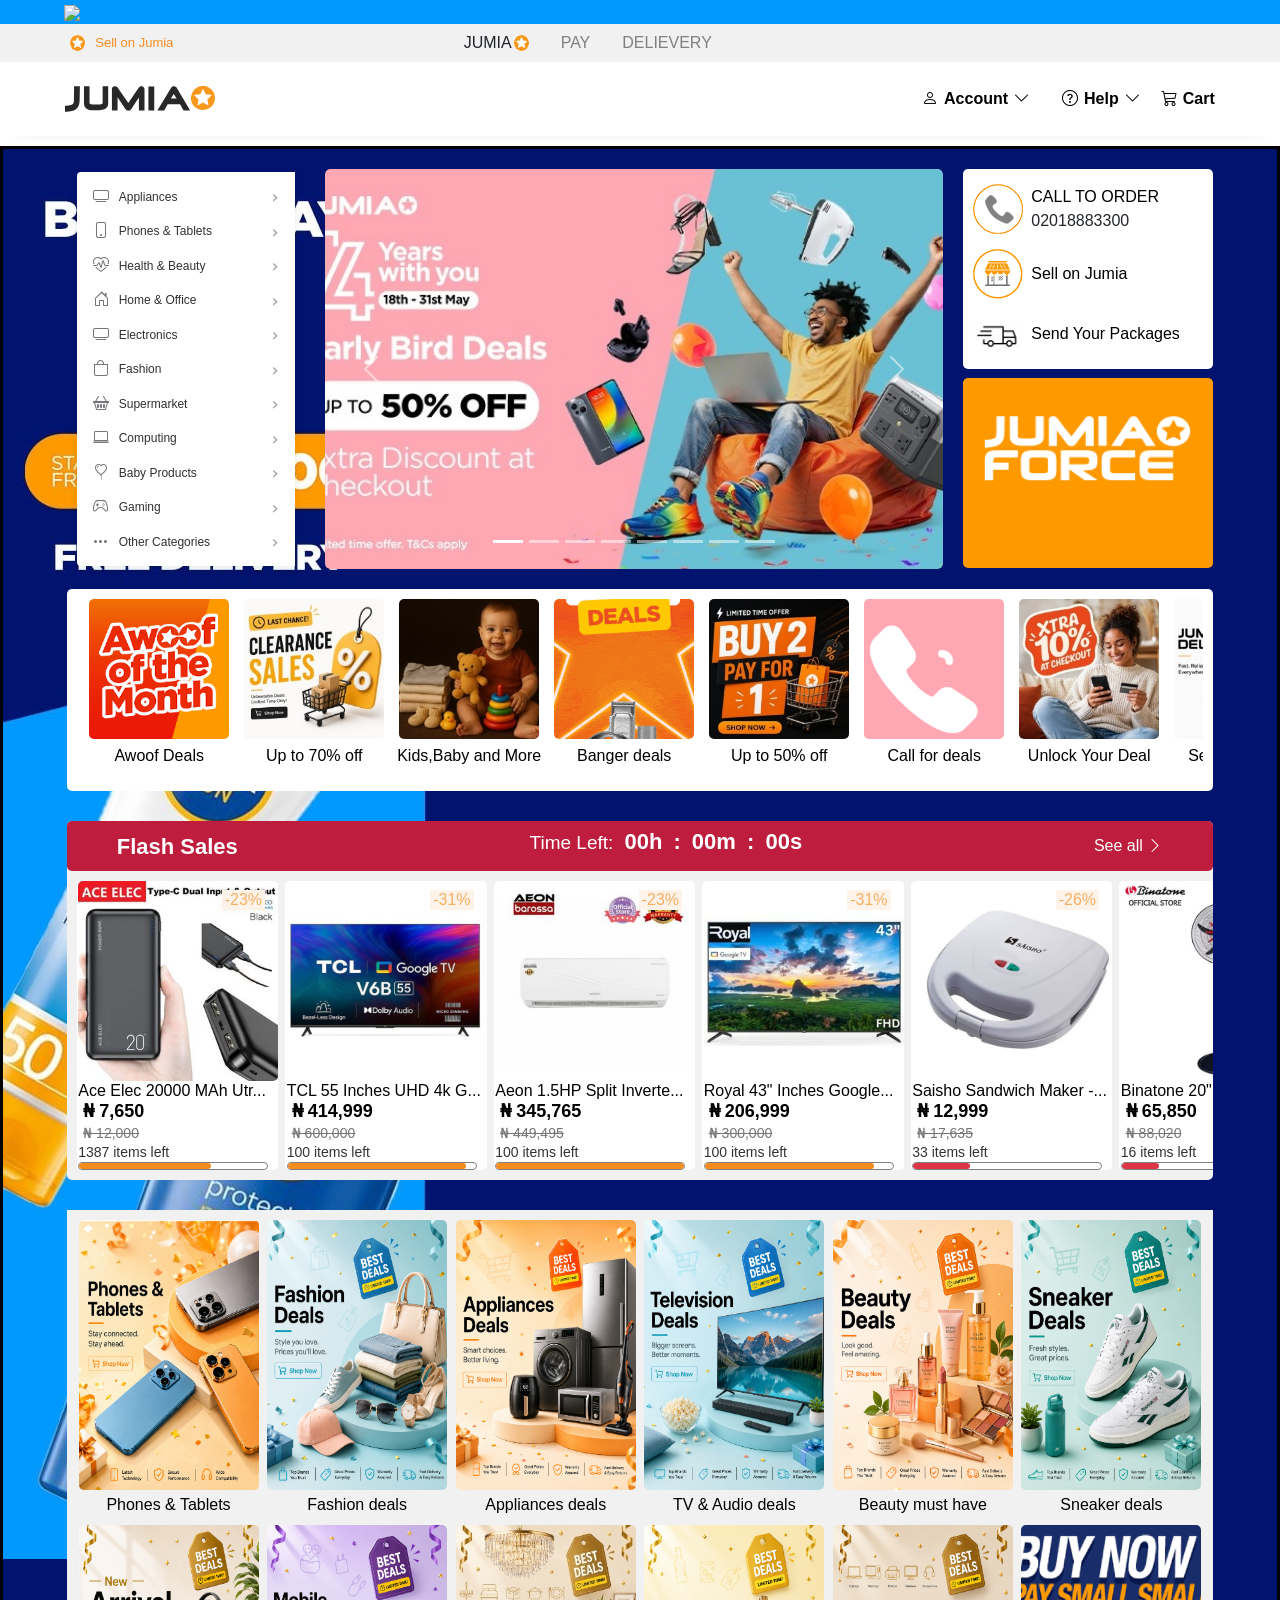
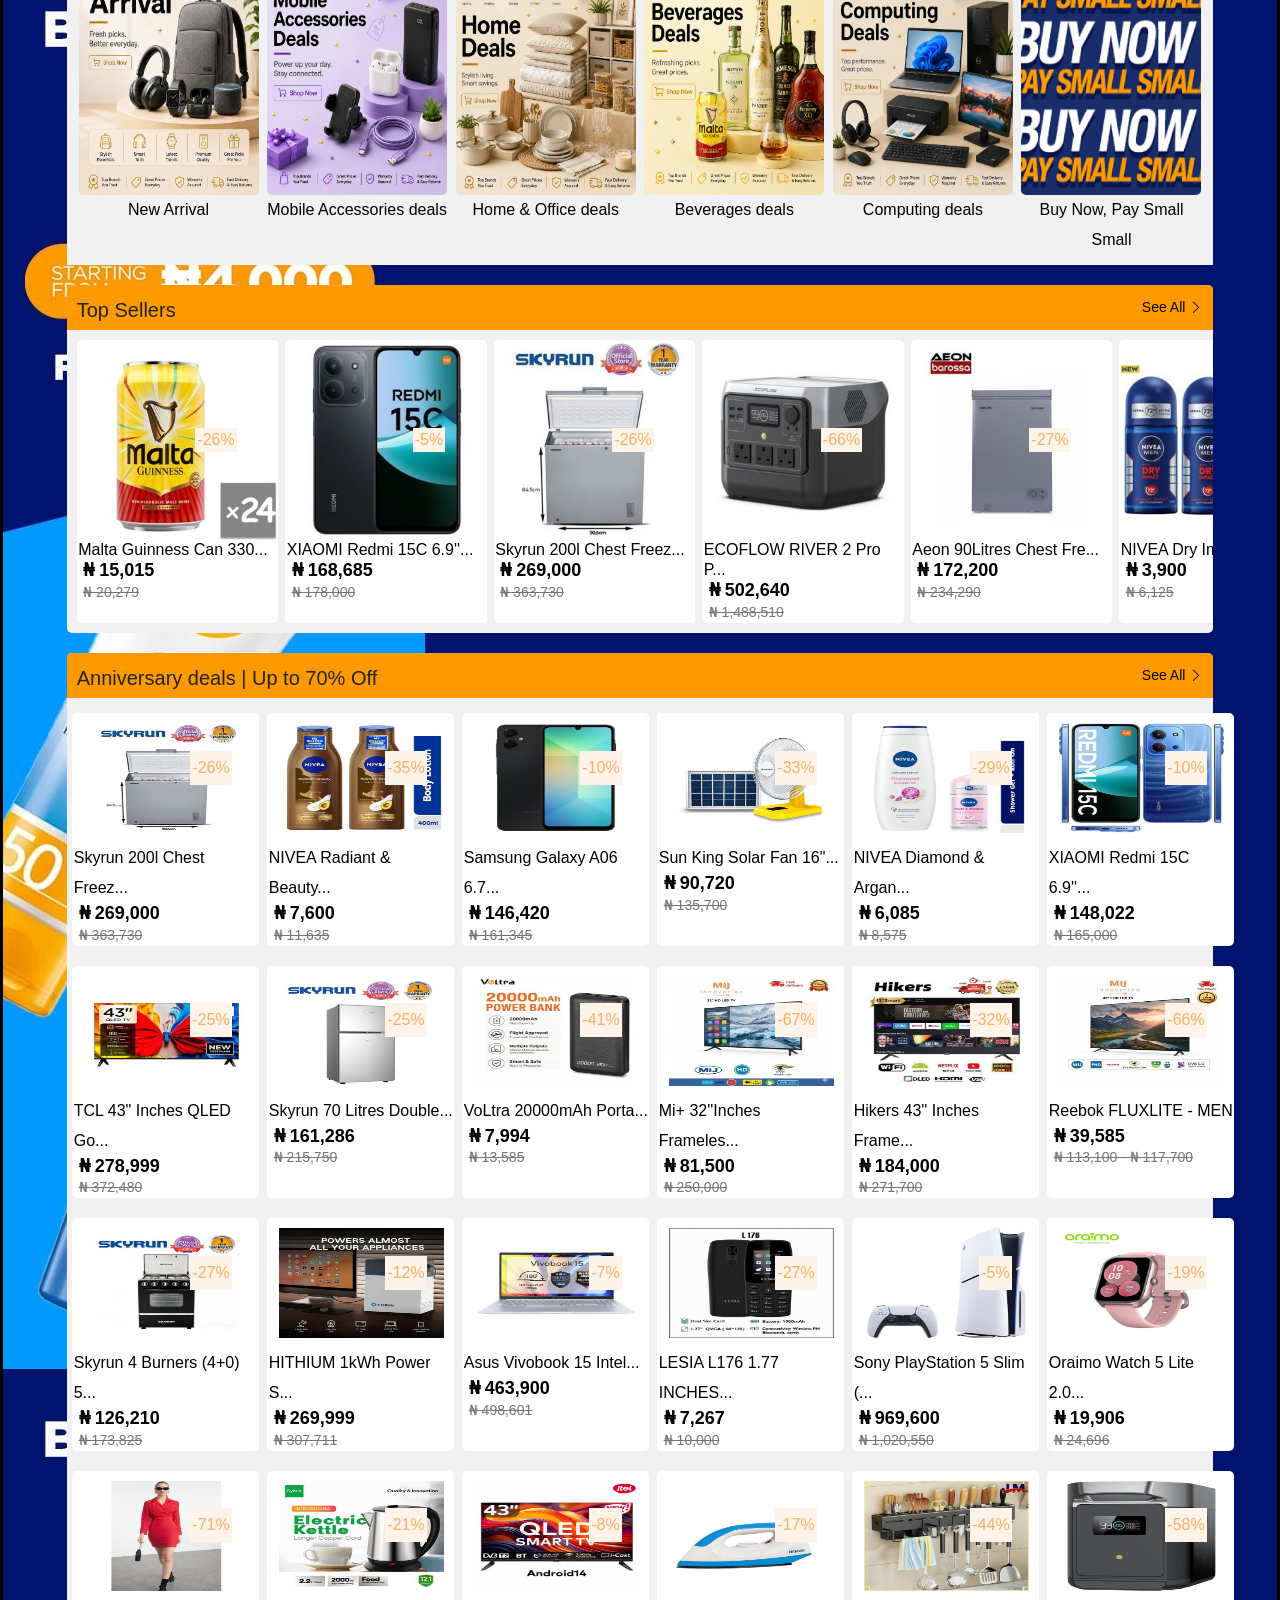
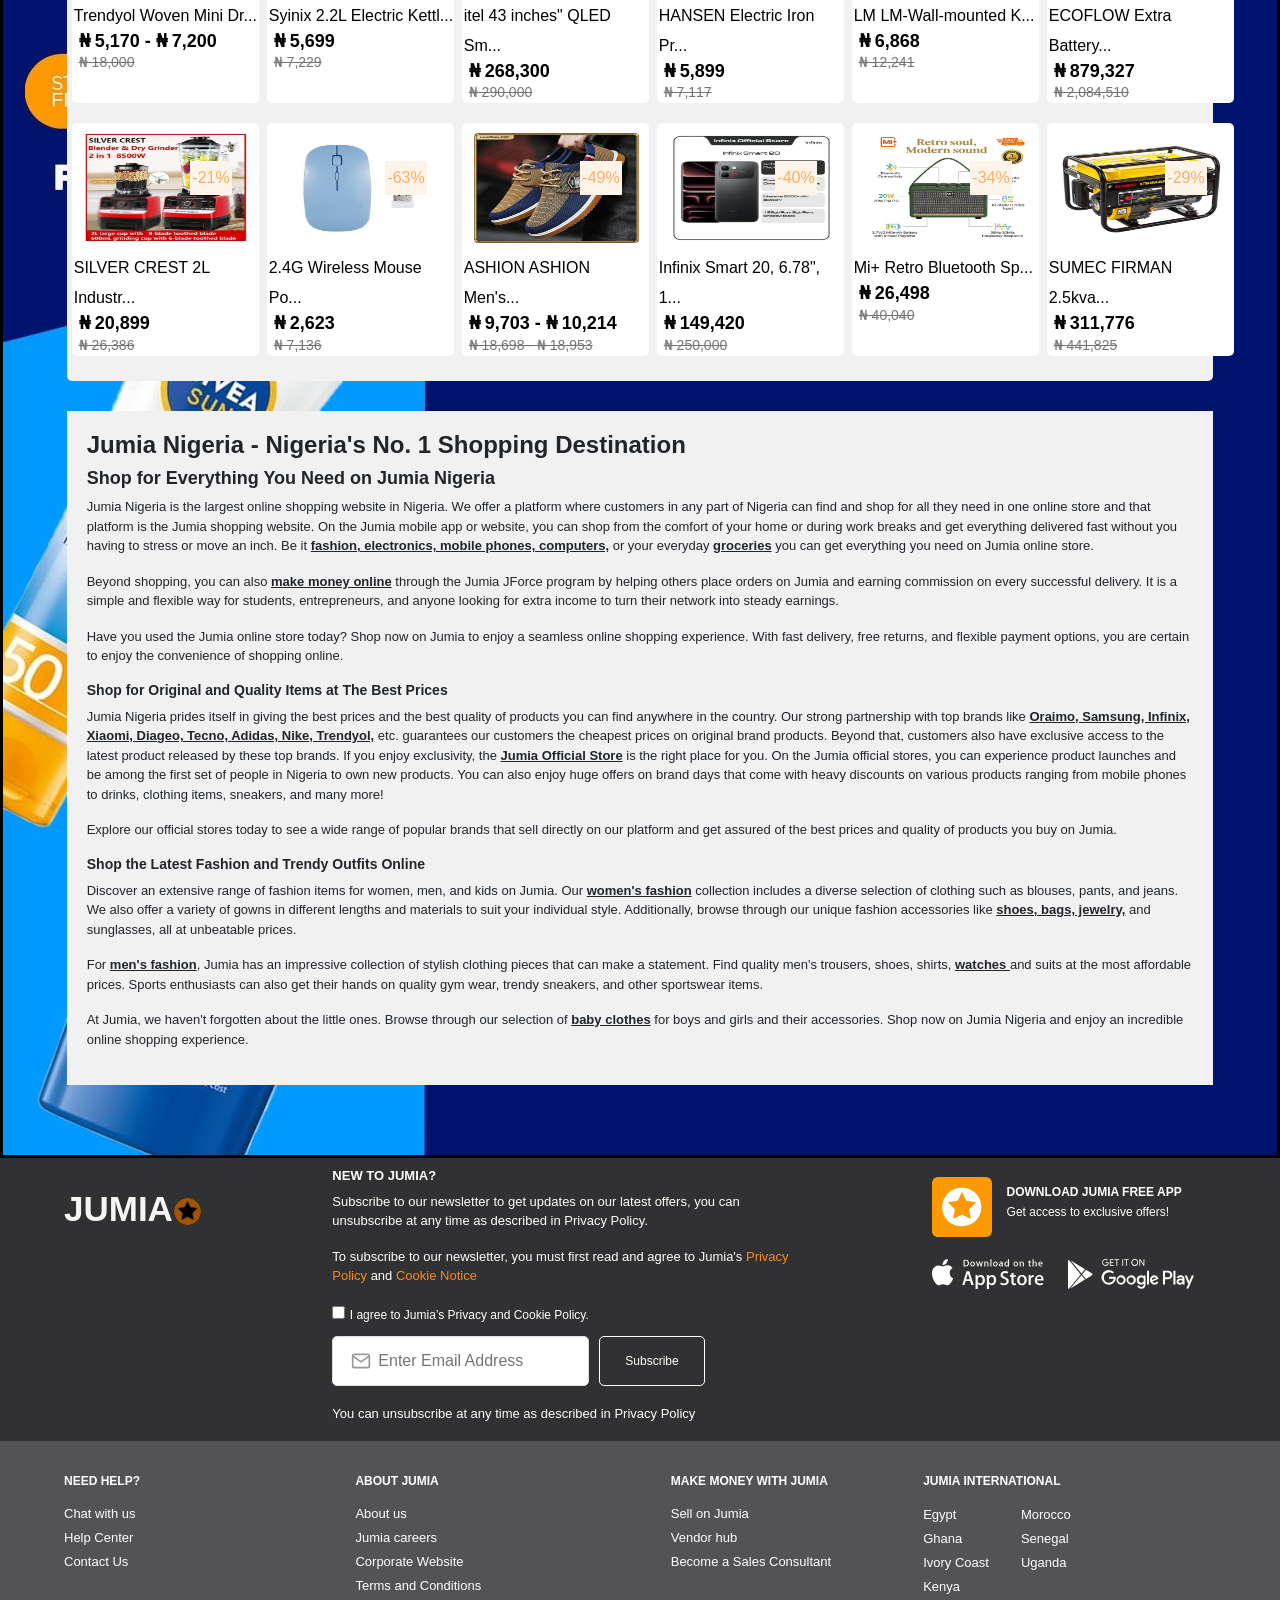
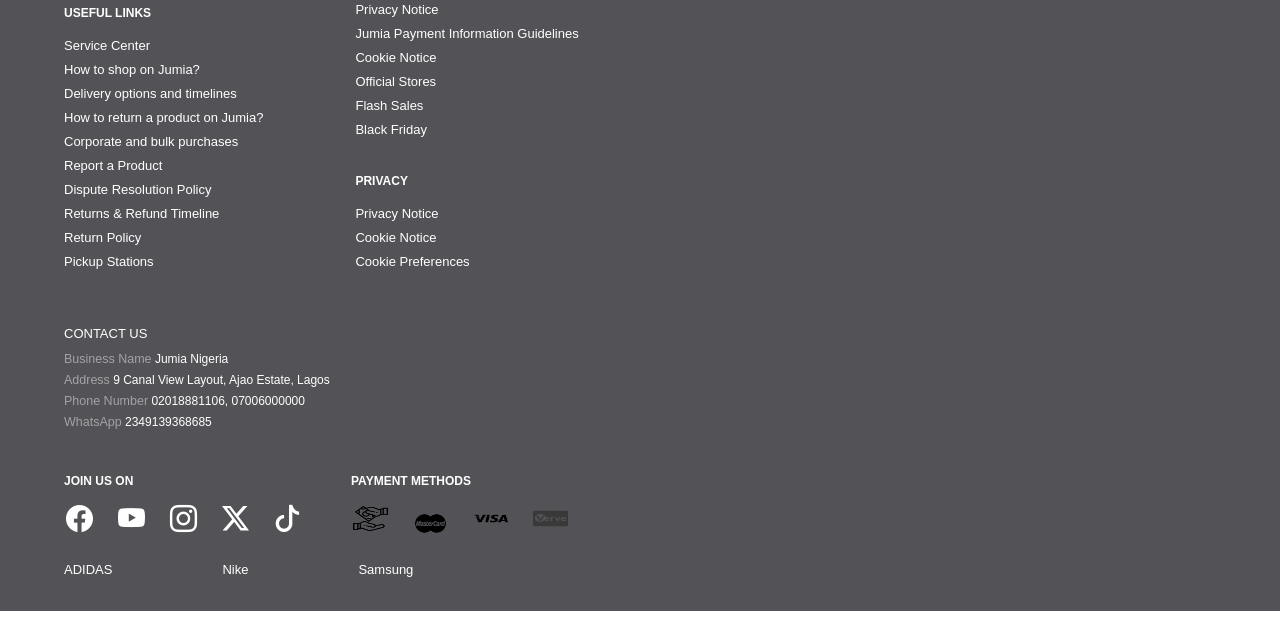
==== commit ea011fb5: "add remaining project assets and fix auxiliary image name" ====
--- a/index.html
+++ b/index.html
@@ -4,7 +4,7 @@
 <head>
     <meta charset="UTF-8">
     <meta name="viewport" content="width=device-width, initial-scale=1.0">
-    <link rel="shortcut icon" href="favicon.ico" type="image/x-icon">
+    <link rel="shortcut icon" href="./multimedia/image/imgi_1_myjumia-top-logo.png" type="image/x-icon">
     <script src="https://kit.fontawesome.com/6a9d5687c9.js" crossorigin="anonymous"></script>
     <link rel="stylesheet" href="./css/landing.css">
     <link rel="stylesheet" href="./css/bootstrap.min.css">
@@ -43,7 +43,7 @@
     <!-- third-header -->
     <div class="third-header">
         <div>
-            <img src="./multimedia/image/Jumia Logo SVG.svg" alt="">
+            <a href="./index.html"><img src="./multimedia/image/Jumia Logo SVG.svg" alt=""></a>
         </div>
 
         <div class="third-header2">
@@ -56,8 +56,32 @@
 
         </div>
         <div class="third-header3">
-            <a href="#"><i class="bi bi-person"></i> Account <i class="bi bi-chevron-down"></i></a>
-            <a href="#"><i class="bi bi-question-circle"></i> Help <i class="bi bi-chevron-down"></i></a>
+            <div class="account">
+                <div style="width: 130px; background-color: ; padding: 15px 10px;" class="">
+                    <a class="acct" href="#"><i class="bi bi-person"></i> Account <i
+                            class=" chevron bi bi-chevron-down"></i></a>
+
+                </div>
+                <div class="account-dropdown">
+                    <a href="./welcome.html"><button
+                            style="width: 190px; height: 38px; outline: none; border: none; background-color: #F68B1E; color: white; box-shadow: 0px 5px 10px #F68B1E; margin-left: 30px; margin-top: 20px;">Sign
+                            In</button></a>
+                    <div class="acct-all">
+                        <div style="border-top:px solid black;" class="acctt"><i style="font-size: 25px;"
+                                class="bi bi-person"></i>
+                            <p style="font-size: 16px; padding-top: 10px;">My Account</p>
+                        </div>
+                        <div class="acctt"><i style="font-size: 25px;" class="bi bi-shop-window"></i>
+                            <p style="font-size: 16px; padding-top: 10px;">Order</p>
+                        </div>
+                        <div class="acctt"><i style="font-size: 25px;" class="bi bi-heart"></i>
+                            <p style="font-size: 16px; padding-top: 10px;">Wishlist</p>
+                        </div>
+                    </div>
+                </div>
+            </div>
+            <a href="#"><i class=" circle bi bi-question-circle"></i> Help <i
+                    class=" chevron bi bi-chevron-down"></i></a>
             <a href="#"><i class="bi bi-cart3"></i> Cart</a>
         </div>
     </div>
@@ -66,678 +90,752 @@
     <section class="hero">
 
         <!-- hero-1 -->
-        <div class="hero-1">
-            <div class="hero-body1">
-                <div class="body-nav">
-                    <ul>
-                        <li> <a href="#"><i class="fa-solid fa-bag-shopping me-2"></i>Official Store</a></li>
-                        <li> <a href="#"><i class="fa-solid fa-kitchen-set me-2"></i>Appliances</a>
-                            <!-- <div class="store-dropdown">
-                             <div class="small">
-                                <ul>
-                                    <li><a href="#"><span>SMALL APPLIANCES</span></a></li>
-                                    <li><a href="#">Blenders</a></li>
-                                    <li><a href="#">Deep Fryers</a></li>
-                                    <li><a href="#">Juicers</a></li>
-                                    <li><a href="#">Air Fryers</a></li>
-                                    <li><a href="#">Rice Cookers</a></li>
-                                    <li><a href="#">Toasters & Ovens</a></li>
-                                    <li><a href="#">Microwaves</a></li>
-                                    <li><a href="#">Bundles</a></li>
-                                    <li><a href="#">Vacuum Cleaners</a></li>
-                                    <li><a href="#">Kettles</a></li>
-                                    <li><a href="#">Yam Pounders</a></li>
-                                    <li><a href="#">Irons</a></li>
-                                    <li><a href="#">Electric Cookware</a></li>
-                                    <li><a href="#">Electric Drink Mixers</a></li>
-                                    <li><a href="#">Food Processors</a></li>
-                                    <li><a href="#">Coffee Makers</a></li>
-                                    <li><a href="#">Electric Pressure Cookers</a></li>
-                                </ul>
-                            </div>
-
-                            <div class="large">
-                                <ul>
-                                    <li><a href="#"><span>LARGE APPLIANCES</span></a></li>
-                                    <li><a href="#">Washing Machines</a></li>
-                                    <li><a href="#">Fridges</a></li>
-                                    <li><a href="#">Freezers</a></li>
-                                    <li><a href="#">Air Conditioners</a></li>
-                                    <li><a href="#">Heaters</a></li>
-                                    <li><a href="#">Fans</a></li>
-                                    <li><a href="#">Air Purifiers</a></li>
-                                    <li><a href="#">Water Dispensers</a></li>
-                                    <li><a href="#">Generators & Inverters</a></li>
-                                </ul>
-                            </div>
-
-                            <div class="home">
-                                <ul>
-                                    <li><a href="#"><span>HOME APPLIANCES</span></a></li>
-                                    <li><a href="#">Nexus</a></li>
-                                    <li><a href="#">Hisense</a></li>
-                                    <li><a href="#">Polystar</a></li>
-                                    <li><a href="#">TCL</a></li>
-                                </ul>
-                            </div>
-                        </div> -->
-                        </li>
-                        <li> <a href="#"></i><i class="fa-solid fa-mobile-screen me-2"></i>Phones & Tablets</a>
-                            <!-- <div class="phones-dropdown">
-                                <div class="phones and tablets">
-                                    <ul>
-                                        <li><a href="#"><span>MOBILE PHONES</span></a></li>
-                                        <li><a href="#">Smartphones</a></li>
-                                        <li><a href="#">Android Phones</a></li>
-                                        <li><a href="#">iPhones</a></li>
-                                        <li><a href="#">Basic Phones</a></li>
-                                        <li><a href="#">Refurbished Phones</a></li>
-                                        <li><a href="#">Rugged Phones</a></li>
-                                        <li><a href="#">Cordless Telephones</a></li>
-                                        <li><a href="#">Dual Sim Phones</a></li>
-                                    </ul>
-
-                                    <ul>
-                                        <li><a href="#"><span>TABLETS</span></a></li>
-                                        <li><a href="#">iPads</a></li>
-                                        <li><a href="#">Android Tablets</a></li>
-                                        <li><a href="#">Educational Tablets</a></li>
-                                        <li><a href="#">Tablet Accessories</a></li>
-                                        <li><a href="#">Amazon Fire Tablets</a></li>
-                                        <li><a href="#">Microsoft Tablets</a></li>
-                                    </ul>
-                                </div>
-
-                                <div class="mobile">
-                                    <ul>
-                                        <li><a href="#"><span>MOBILE ACCESSORIES</span></a></li>
-                                        <li><a href="#">Accessory Kits</a></li>
-                                        <li><a href="#">Adapters</a></li>
-                                        <li><a href="#">Batteries</a></li>
-                                        <li><a href="#">Battery Chargers</a></li>
-                                        <li><a href="#">Bluetooth Headsets</a></li>
-                                        <li><a href="#">Cables</a></li>
-                                        <li><a href="#">Car Accessories</a></li>
-                                        <li><a href="#">Chargers</a></li>
-                                        <li><a href="#">Earphones & Headsets</a></li>
-                                        <li><a href="#">MicroSD Cards</a></li>
-                                        <li><a href="#">Screen Protectors</a></li>
-                                        <li><a href="#">Selfie Sticks & Tripods</a></li>
-                                        <li><a href="#">Smart Watches</a></li>
-                                        <li><a href="#">Power Banks</a></li>
-                                        <li><a href="#">Phone Camera Lenses</a></li>
-                                    </ul>
-                                </div>
-
-                                <div class="top">
-                                    <ul>
-                                        <li><a href="#"><span>TOP SMARTPHONES</span></a></li>
-                                        <li><a href="#">iPhone 17</a></li>
-                                        <li><a href="#">Samsung Galaxy S24 & S24 Ultra</a></li>
-                                        <li><a href="#">Tecno Spark 20 & 20 Pro</a></li>
-                                        <li><a href="#">Itel S23 & S23 Plus</a></li>
-                                        <li><a href="#">Infinix Smart 8</a></li>
-                                        <li><a href="#">Xiaomi Redmi 13c</a></li>
-                                        <li><a href="#">Infinix Hot 40i</a></li>
-                                        <li><a href="#">Tecno Pop 8</a></li>
-                                        <li><a href="#">Itel A70</a></li>
-                                    </ul>
-
-                                    <ul>
-                                        <li><a href="#"><span>TOP PHONE BRANDS</span></a></li>
-                                        <li><a href="#">Samsung</a></li>
-                                        <li><a href="#">Apple</a></li>
-                                        <li><a href="#">Xiaomi</a></li>
-                                        <li><a href="#">Itel</a></li>
-                                        <li><a href="#">Tecno</a></li>
-                                    </ul>
-                                </div>
-                            </div> -->
-                        </li>
-                        <li> <a href="#"><i class="fa-solid fa-wand-magic-sparkles me-2"></i>Health & Beauty</a>
-                            <!-- <div class="health-dropdown">
-                                <div class="makeup">
-                                    <ul>
-                                        <li><a href="#"><span>MAKE UP</span></a></li>
-                                        <li><a href="#">Concealers & Color Correctors</a></li>
-                                        <li><a href="#">Foundation</a></li>
-                                        <li><a href="#">Powder</a></li>
-                                        <li><a href="#">Lipstick</a></li>
-                                        <li><a href="#">Eyeliner & Kajal</a></li>
-                                        <li><a href="#">Mascara</a></li>
-                                    </ul>
-
-                                    <ul>
-                                        <li><a href="#"><span>PERSONAL CARE</span></a></li>
-                                        <li><a href="#">Skin Care</a></li>
-                                        <li><a href="#">Sunscreens & Tanning Products</a></li>
-                                        <li><a href="#">Contraceptives & Lubricants</a></li>
-                                        <li><a href="#">Piercing & Tattoo Supplies</a></li>
-                                        <li><a href="#">Deodorants & Antiperspirants</a></li>
-                                        <li><a href="#">Lip Care</a></li>
-                                    </ul>
-                                </div>
-
-                                <div class="fragrances">
-                                    <ul>
-                                        <li><a href="#"><span>FRAGRANCES</span></a></li>
-                                        <li><a href="#">Women's</a></li>
-                                        <li><a href="#">Men's</a></li>
-                                    </ul>
-
-                                    <ul>
-                                        <li><a href="#"><span>HAIR CARE</span></a></li>
-                                        <li><a href="#">Hair Cutting Tools</a></li>
-                                        <li><a href="#">Shampoo & Conditioner</a></li>
-                                        <li><a href="#">Wigs & Accessories</a></li>
-                                    </ul>
-
-                                    <ul>
-                                        <li><a href="#"><span>ORAL CARE</span></a></li>
-                                        <li><a href="#">Teeth Whitening</a></li>
-                                        <li><a href="#">Toothpaste</a></li>
-                                    </ul>
-                                </div>
-
-                                <div class="health">
-                                    <ul>
-                                        <li><a href="#"><span>HEALTH CARE</span></a></li>
-                                        <li><a href="#">First Aid</a></li>
-                                        <li><a href="#">Medical Supplies & Equipment</a></li>
-                                        <li><a href="#">Alternative Medicine</a></li>
-                                        <li><a href="#">Feminine Care</a></li>
-                                        <li><a href="#">Diabetes Care</a></li>
-                                    </ul>
-
-                                    <ul>
-                                        <li><a href="#"><span>VITAMINS & DIETARY SUPPLEMENTS</span></a></li>
-                                        <li><a href="#">Vitamins & Minerals</a></li>
-                                        <li><a href="#">Supplements</a></li>
-                                        <li><a href="#">Multi & Prenatal Vitamins</a></li>
-                                    </ul>
-                                </div>
-                            </div> -->
-                        </li>
-                        <li> <a href="#"><i class="fa-solid fa-house me-2"></i>Home & Office</a>
-                            <!-- <div class="office-dropdown">
-                                <div class="home">
-                                    <ul>
-                                        <li><a href="#"><span>HOME & KITCHEN</span></a></li>
-                                        <li><a href="#">Bath</a></li>
-                                        <li><a href="#">Bedding</a></li>
-                                        <li><a href="#">Home Decor</a></li>
-                                        <li><a href="#">Home Furniture</a></li>
-                                        <li><a href="#">Vacuums & Floor Care</a></li>
-                                        <li><a href="#">Wall Art</a></li>
-                                        <li><a href="#">Cookware</a></li>
-                                        <li><a href="#">Bakeware</a></li>
-                                        <li><a href="#">Small Appliances</a></li>
-                                        <li><a href="#">Cutlery & Knife Accessories</a></li>
-                                    </ul>
-                                </div>
-
-                                <div class="office">
-                                    <ul>
-                                        <li><a href="#"><span>OFFICE PRODUCTS</span></a></li>
-                                        <li><a href="#">Office & School Supplies</a></li>
-                                        <li><a href="#">Office Furniture & Lighting</a></li>
-                                        <li><a href="#">Packaging Materials</a></li>
-                                    </ul>
-                                </div>
-                                <div class="furniture">
-                                    <ul>
-                                        <li><a href="#"><span>HOME & OFFICE FURNITURE</span></a></li>
-                                        <li><a href="#">Kitchen & Dining Room Furniture</a></li>
-                                        <li><a href="#">Lighting</a></li>
-                                        <li><a href="#">Stationery</a></li>
-                                        <li><a href="#">Storage & Organization</a></li>
-                                    </ul>
-
-                                    <ul>
-                                        <li><a href="#"><span>OUTDOOR & GARDEN</span></a></li>
-                                        <li><a href="#">Generator</a></li>
-                                    </ul>
-                                </div>
-                            </div> -->
-                        </li>
-                        <li> <a href="#"><i class="fa-solid fa-tv me-2"></i>Electronics</a>
-                            <!-- <div class="elec-dropdown">
-                                <div class="video">
-                                    <ul>
-                                        <li><a href="#">TELEVISION & VIDEO<span></span></a></li>
-                                        <li><a href="#">Televisions</a></li>
-                                        <li><a href="#">Smart TVs</a></li>
-                                        <li><a href="#">LED & LCD TVs</a></li>
-                                        <li><a href="#">QLED & OLED TVs</a></li>
-                                        <li><a href="#">Curved TV</a></li>
-                                        <li><a href="#">LG TV</a></li>
-                                        <li><a href="#">Hisense TV</a></li>
-                                        <li><a href="#">Samsung TV</a></li>
-                                        <li><a href="#">Smart TV 32 Inches</a></li>
-                                        <li><a href="#">Smart TV 43 Inches</a></li>
-                                        <li><a href="#">Smart TV 55 Inches</a></li>
-                                        <li><a href="#">TV Accessories</a></li>
-                                        <li><a href="#">DVD Players & Recorders</a></li>
-                                    </ul>
-                                </div>
-
-                                <div class="cameras">
-                                    <ul>
-                                        <li><a href="#"><span>CAMERAS & PHOTOS</span></a></li>
-                                        <li><a href="#">Digital Cameras</a></li>
-                                        <li><a href="#">Projectors</a></li>
-                                        <li><a href="#">Video Surveillance</a></li>
-                                        <li><a href="#">CCTV Cameras</a></li>
-                                        <li><a href="#">Compact Cameras</a></li>
-                                        <li><a href="#">SLR Digital Cameras</a></li>
-                                        <li><a href="#">Professional Video Cameras</a></li>
-                                        <li><a href="#">Sport & Action Cameras</a></li>
-                                        <li><a href="#">Instant Cameras</a></li>
-                                        <li><a href="#">Drones with Camera</a></li>
-                                        <li><a href="#">Nikon</a></li>
-                                    </ul>
-                                </div>
-
-                                <div class="home-gen">
-                                    <ul>
-                                        <li><a href="#"><span>HOME AUDIO</span></a></li>
-                                        <li><a href="#">Home Theatre Systems</a></li>
-                                        <li><a href="#">Receivers & Amplifiers</a></li>
-                                        <li><a href="#">Sound Bars</a></li>
-                                        <li><a href="#">LG Home Theater System</a></li>
-                                        <li><a href="#">Hisense Sound Bar</a></li>
-                                        <li><a href="#">Bluetooth Speakers</a></li>
-                                        <li><a href="#">Subwoofers</a></li>
-                                        <li><a href="#">LG</a></li>
-                                        <li><a href="#">JBL</a></li>
-                                    </ul>
-
-                                    <ul>
-                                        <li><a href="#"><span>GENERATOR & PORTABLE POWER</span></a></li>
-                                        <li><a href="#">Generators</a></li>
-                                        <li><a href="#">Power Inverters</a></li>
-                                        <li><a href="#">Solar & Wind Power</a></li>
-                                        <li><a href="#">Stablizers</a></li>
-                                        <li><a href="#">Batteries</a></li>
-                                        <li><a href="#">Lithium Battery</a></li>
-                                        <li><a href="#">Battery Charger</a></li>
-                                    </ul>
-                                </div>
-                            </div> -->
-                        </li>
-                        <li> <a href="#"><i class="fa-solid fa-shirt me-2"></i>Fashion</a>
-                            <!-- <div class="fashion-dropdown">
-                                <div class="women-kids">
-                                    <ul>
-                                        <li><a href="#"><span>WOMEN'S FASHION</span></a></li>
-                                        <li><a href="#">Clothing</a></li>
-                                        <li><a href="#">Shoes</a></li>
-                                        <li><a href="#">Accessories</a></li>
-                                        <li><a href="#">Jewelry</a></li>
-                                        <li><a href="#">Handbags & Wallets</a></li>
-                                        <li><a href="#">Underwear & Sleepwear</a></li>
-                                        <li><a href="#">Maternity</a></li>
-                                        <li><a href="#">Dresses</a></li>
-                                        <li><a href="#">Traditional</a></li>
-                                        <li><a href="#">Beach & Swimwear</a></li>
-                                        <li><a href="#">Flats</a></li>
-                                        <li><a href="#">Women Costumes & Accessories</a></li>
-                                    </ul>
-
-                                    <ul>
-                                        <li><a href="#"><span>KID'S FASHION</span></a></li>
-                                        <li><a href="#">Boy's Fashion</a></li>
-                                        <li><a href="#">Girl's Fashion</a></li>
-                                    </ul>
-                                </div>
-
-                                <div class="men-all">
-                                    <ul>
-                                        <li><a href="#"><span>MEN'S FASHION</span></a></li>
-                                        <li><a href="#">Clothing</a></li>
-                                        <li><a href="#">Shoes</a></li>
-                                        <li><a href="#">Accessories</a></li>
-                                        <li><a href="#">Underwear & Sleepwear</a></li>
-                                        <li><a href="#">Traditional & Cultural Wear</a></li>
-                                        <li><a href="#">T-Shirts</a></li>
-                                        <li><a href="#">Polo Shirts</a></li>
-                                        <li><a href="#">Trousers & Chinos</a></li>
-                                        <li><a href="#">Sneakers</a></li>
-                                        <li><a href="#">Jewelry</a></li>
-                                        <li><a href="#">Jerseys</a></li>
-                                    </ul>
-
-                                    <ul>
-                                        <li><a href="#"><span>ALL FASHION</span></a></li>
-                                        <li><a href="#">Fabrics</a></li>
-                                        <li><a href="#">Luggage & Travel Gear</a></li>
-                                        <li><a href="#">Multi-Pack</a></li>
-                                        <li><a href="#">Traditional & Cultural Wear</a></li>
-                                        <li><a href="#">Uniforms, Work & Safety</a></li>
-                                        <li><a href="#">Weddings</a></li>
-                                    </ul>
-                                </div>
-
-                                <div class="materials">
-                                    <ul>
-                                        <li><a href="#"><span>WATCHES</span></a></li>
-                                        <li><a href="#">Men's Watches</a></li>
-                                        <li><a href="#">Women's Watches</a></li>
-                                    </ul>
-
-                                    <ul>
-                                        <li><a href="#"><span>SUNGLASSES</span></a></li>
-                                        <li><a href="#">Men's Sunglasses</a></li>
-                                        <li><a href="#">Women's Sunglasses</a></li>
-                                    </ul>
-
-                                    <ul>
-                                        <li><a href="#"><span>TOP BRANDS</span></a></li>
-                                        <li><a href="#">Adidas</a></li>
-                                        <li><a href="#">DeFacto</a></li>
-                                        <li><a href="#">Nike</a></li>
-                                    </ul>
-                                </div>
-                            </div> -->
-                        </li>
-                        <li> <a href="#"><i class="fa-solid fa-apple-whole me-2"></i>Supermarket</a>
-                            <!-- <div class="super-dropdown">
-                                <div class="food">
-                                    <ul>
-                                        <li><a href="#"><span>FOOD CUPBOARD</span></a></li>
-                                        <li><a href="#">Grains & Rice</a></li>
-                                        <li><a href="#">Pasta & Noodles</a></li>
-                                        <li><a href="#">Herbs, Spices & Seasoning</a></li>
-                                        <li><a href="#">Malt Drinks</a></li>
-                                        <li><a href="#">Coffee</a></li>
-                                        <li><a href="#">Water</a></li>
-                                        <li><a href="#">Cooking Oil</a></li>
-                                    </ul>
-
-                                    <ul>
-                                        <li><a href="#"><span>BEVERAGES</span></a></li>
-                                        <li><a href="#">Soft Drink</a></li>
-                                        <li><a href="#">Milk & Cream</a></li>
-                                        <li><a href="#">Energy Drink</a></li>
-                                        <li><a href="#">Bottled Beverages</a></li>
-                                        <li><a href="#"></a>Juices</li>
-                                    </ul>
-                                </div>
-
-                                <div class="household">
-                                    <ul>
-                                        <li><a href="#"><span>HOUSEHOLD CLEANING</span></a></li>
-                                        <li><a href="#">Laundry</a></li>
-                                        <li><a href="#">Air Fresheners</a></li>
-                                        <li><a href="#">Toilet Paper & Wipes</a></li>
-                                        <li><a href="#">Bathroom Cleaners</a></li>
-                                        <li><a href="#">Dishwashing</a></li>
-                                        <li><a href="#">Cleaning Tools</a></li>
-                                    </ul>
-
-                                    <ul>
-                                        <li><a href="#"><span>BEER, WINE & SPIRITS</span></a></li>
-                                        <li><a href="#">Beers</a></li>
-                                        <li><a href="#">Vodka</a></li>
-                                        <li><a href="#">Red Wine</a></li>
-                                        <li><a href="#">Champagne & Sparkling Wine</a></li>
-                                        <li><a href="#">White Wine</a></li>
-                                        <li><a href="#">Whiskey</a></li>
-                                        <li><a href="#">Liquors</a></li>
-                                    </ul>
-                                </div>
-
-                                <div class="baby">
-                                    <ul>
-                                        <li><a href="#"><span>BABY PRODUCT</span></a></li>
-                                        <li><a href="#">Disposable Diapers</a></li>
-                                        <li><a href="#">Bottle Feeding</a></li>
-                                        <li><a href="#">Wipes & Refills</a></li>
-                                    </ul>
-                                </div>
-                            </div> -->
-                        </li>
-                        <li> <a href="#"><i class="fa-solid fa-desktop me-2"></i>Computing</a>
-                            <!-- <div class="computing-dropdown">
-                                <div class="computers">
-                                    <ul>
-                                        <li><a href="#"><span>COMPUTERS</span></a></li>
-                                        <li><a href="#">Desktops</a></li>
-                                        <li><a href="#">Laptops</a></li>
-                                        <li><a href="#">Macbooks</a></li>
-                                        <li><a href="#">Gaming Laptops</a></li>
-                                        <li><a href="#">HP Elitebook</a></li>
-                                        <li><a href="#">Dell Latitude</a></li>
-                                        <li><a href="#">Lenovo Thinkpad</a></li>
-                                        <li><a href="#">Asus Zenbook</a></li>
-                                    </ul>
-
-                                    <ul>
-                                        <li><a href="#"><span>DATA STORAGE</span></a></li>
-                                        <li><a href="#">External Hard Drives</a></li>
-                                        <li><a href="#">USB Flash Drives</a></li>
-                                        <li><a href="#">External Solid State</a></li>
-                                    </ul>
-                                </div>
-
-                                <div class="accessories">
-                                    <ul>
-                                        <li><a href="#"><span>PRINTERS</span></a></li>
-                                        <li><a href="#">Inkjet Printers</a></li>
-                                        <li><a href="#">Laser Printers</a></li>
-                                        <li><a href="#">Printer Ink & Toner</a></li>
-                                    </ul>
-
-                                    <ul>
-                                        <li><a href="#"><span>Printer Ink & Toner</span></a></li>
-                                        <li><a href="#">Keyboards & Mice</a></li>
-                                        <li><a href="#">PC Gaming Hardware</a></li>
-                                        <li><a href="#">Uninterrupted Power Supply</a></li>
-                                        <li><a href="#">Memory Cards</a></li>
-                                        <li><a href="#">Batteries</a></li>
-                                        <li><a href="#">Scanners</a></li>
-                                        <li><a href="#">Video Projectors</a></li>
-                                        <li><a href="#">Bluetooth Keyboards</a></li>
-                                        <li><a href="#">Bluetooth Mouse</a></li>
-                                    </ul>
-                                </div>
-
-                                <div class="brands">
-                                    <ul>
-                                        <li><a href="#"><span>TOP BRANDS</span></a></li>
-                                        <li><a href="#">HP</a></li>
-                                        <li><a href="#">Lenovo</a></li>
-                                        <li><a href="#">Apple</a></li>
-                                        <li><a href="#">ASUS</a></li>
-                                        <li><a href="#">Huawei</a></li>
-                                        <li><a href="#">Microsoft</a></li>
-                                        <li><a href="#">Kingston</a></li>
-                                        <li><a href="#">Seagate</a></li>
-                                        <li><a href="#">Samsung</a></li>
-                                        <li><a href="#">Sandisk</a></li>
-                                        <li><a href="#">Toshiba</a></li>
-                                    </ul>
-                                </div>
-                            </div> -->
-                        </li>
-                        <li> <a href="#"><i class="fa-solid fa-baby me-2"></i>Baby Products</a>
-                            <!-- <div class="baby-dropdown">
-                                <div class="apparel">
-                                    <ul>
-                                        <li><a href="#"><span>APPAREL & ACCESSORIES</span></a></li>
-                                        <li><a href="#">Baby Boys</a></li>
-                                        <li><a href="#">Baby Girls</a></li>
-                                    </ul>
-
-                                    <ul>
-                                        <li><a href="#"><span>DIAPERING</span></a></li>
-                                        <li><a href="#">Disposable Diapers</a></li>
-                                        <li><a href="#">Diaper Bags</a></li>
-                                        <li><a href="#">Wipes & Holders</a></li>
-                                    </ul>
-
-                                    <ul>
-                                        <li><a href="#"><span>BABY & TODDLER TOYS</span></a></li>
-                                        <li><a href="#">Activity Play Centers</a></li>
-                                        <li><a href="#">Music & Sound</a></li>
-                                        <li><a href="#">Bath Toys</a></li>
-                                    </ul>
-                                </div>
-                                <div class="feeding">
-                                    <ul>
-                                        <li><a href="#"><span>BATHING & SKIN CARE</span></a></li>
-                                        <li><a href="#">Washcloths & Towels</a></li>
-                                        <li><a href="#">Grooming & Healthcare Kits</a></li>
-                                        <li><a href="#">Skin Care</a></li>
-                                        <li><a href="#">Bathing Tubs & Seats</a></li>
-                                        <li><a href="#">Bathroom Safety</a></li>
-                                    </ul>
-
-                                    <ul>
-                                        <li><a href="#"><span>FEEDING</span></a></li>
-                                        <li><a href="#">Bibs & Burp Cloths</a></li>
-                                        <li><a href="#">Breastfeeding</a></li>
-                                        <li><a href="#">Bottle-Feeding</a></li>
-                                        <li><a href="#">Pacifiers & Accessories</a></li>
-                                        <li><a href="#">Food Storage</a></li>
-                                        <li><a href="#">Highchairs & Booster Seats</a></li>
-                                        <li><a href="#">Solid Feeding</a></li>
-                                    </ul>
-                                </div>
-                                <div class="gear">
-                                    <ul>
-                                        <li><a href="#"><span>GEAR</span></a></li>
-                                        <li><a href="#">Backpacks & Carriers</a></li>
-                                        <li><a href="#">Swings, Jumpers & Bouncers</a></li>
-                                        <li><a href="#">Walkers</a></li>
-                                    </ul>
-                                </div>
-                            </div> -->
-                        </li>
-                        <li> <a href="#"><i class="fa-solid fa-gamepad me-2"></i>Gaming</a>
-                            <!-- <div class="gaming-dropdown">
-                                <div class="xbox">
-                                    <ul>
-                                        <li><a href="#"><span>PLAYSTATION</span></a></li>
-                                        <li><a href="#">Playstation 5</a></li>
-                                        <li><a href="#">Playstation 4</a></li>
-                                        <li><a href="#">Playstation 3</a></li>
-                                        <li><a href="#">Playstation</a></li>
-                                        <li><a href="#">Playstation Vita</a></li>
-                                    </ul>
-
-                                    <ul>
-                                        <li><a href="#"><span>XBOX</span></a></li>
-                                        <li><a href="#">XBOX One</a></li>
-                                        <li><a href="#">XBOX 360</a></li>
-                                        <li><a href="#">XBOX</a></li>
-                                    </ul>
-                                </div>
-                                <div class="nintendo">
-                                    <ul>
-                                        <li><a href="#"><span>NINTENDO</span></a></li>
-                                        <li><a href="#">Nintendo 3DS</a></li>
-                                        <li><a href="#">Nintendo DS</a></li>
-                                        <li><a href="#">Nintendo Switch</a></li>
-                                        <li><a href="#">Nintendo Wii</a></li>
-                                    </ul>
-                                </div>
-                                <div class="top">
-                                    <ul>
-                                        <li><a href="#"><span>TOP GAMES</span></a></li>
-                                        <li><a href="#">FIFA '23 PS5</a></li>
-                                        <li><a href="#">PES '23 PS4</a></li>
-                                        <li><a href="#">God of war</a></li>
-                                        <li><a href="#">Spiderman</a></li>
-                                        <li><a href="#">Call of Duty</a></li>
-                                        <li><a href="#">Assassin's Creed Valhalla</a></li>
-                                        <li><a href="#">The Last Of Us</a></li>
-                                        <li><a href="#">The Witcher 3</a></li>
-                                        <li><a href="#">Metal Gear Solid</a></li>
-                                        <li><a href="#">Fallout</a></li>
-                                        <li><a href="#">Madden NFL</a></li>
-                                        <li><a href="#">Far Cry</a></li>
-                                        <li><a href="#">Grand Theft Auto</a></li>
-                                    </ul>
-                                </div>
-                            </div> -->
-                        </li>
-                        <li> <a href="#"><i class="fa-solid fa-ellipsis me-2"></i>Other categories</a>
-                            <!-- <div class="other-dropdown">
-                                <div class="instrument">
-                                    <ul>
-                                        <li><a href="#"><span>MUSICAL INSTRUMENTS</span></a></li>
-                                        <li><a href="#">Musical Instruments</a></li>
-                                        <li><a href="#">Studio & Live Equipment</a></li>
-                                        <li><a href="#">Electronic Music & DJ Equipment</a></li>
-                                        <li><a href="#">Amplifiers & Effects</a></li>
-                                    </ul>
-
-                                    <ul>
-                                        <li><a href="#"><span>TOYS & GAMES</span></a></li>
-                                        <li><a href="#">Games</a></li>
-                                        <li><a href="#">Dress Up & Pretend Play</a></li>
-                                        <li><a href="#">Sports & Outdoor Play</a></li>
-                                        <li><a href="#">Top Toys & Games</a></li>
-                                    </ul>
-                                </div>
-                                <div class="automobile">
-                                    <ul>
-                                        <li><a href="#"><span>AUTOMOBILE</span></a></li>
-                                        <li><a href="#">Car Care</a></li>
-                                        <li><a href="#">Car Electronics & Accessories</a></li>
-                                        <li><a href="#">Lights & Lighting Accessories</a></li>
-                                        <li><a href="#">Exterior Accessories</a></li>
-                                        <li><a href="#">Oils & Fluids</a></li>
-                                        <li><a href="#">Interior Accessories</a></li>
-                                        <li><a href="#">Tyre & Rims</a></li>
-                                    </ul>
-
-                                    <ul>
-                                        <li><a href="#"><span>SPORTING GOODS</span></a></li>
-                                        <li><a href="#">Cardio Training</a></li>
-                                        <li><a href="#">Strength Training Equipment</a></li>
-                                        <li><a href="#">Accessories</a></li>
-                                        <li><a href="#">Team Sports</a></li>
-                                        <li><a href="#">Outdoor & Adventure</a></li>
-                                    </ul>
-
-                                    <ul>
-                                        <li><a href="#"><span>BOOKS, MOVIES and MUSIC</span></a></li>
-                                    </ul>
-                                </div>
-                                <div class="stores">
-                                    <ul>
-                                        <li><a href="#"><span>PET SUPPLIES</span></a></li>
-                                    </ul>
-
-                                    <ul>
-                                        <li><a href="#"><span>WHOLESALE</span></a></li>
-                                    </ul>
-
-                                    <ul>
-                                        <li><a href="#"><span>JUMIA GLOBAL</span></a></li>
-                                    </ul>
-
-                                    <ul>
-                                        <li><a href="#"><span>OFFICIAL STORES</span></a></li>
-                                        <li><a href="#">Adidas</a></li>
-                                        <li><a href="#">Nestle</a></li>
-                                        <li><a href="#">Xiaomi</a></li>
-                                        <li><a href="#">Nivea</a></li>
-                                        <li><a href="#">Apple</a></li>
-                                        <li><a href="#">Intel</a></li>
-                                        <li><a href="#">Reckitt Benckiser</a></li>
-                                        <li><a href="#">Binatone</a></li>
-                                        <li><a href="#">Nexus</a></li>
-                                    </ul>
-                                    
-                                </div>
-                            </div> -->
-                        </li>
-                    </ul>
-                </div>
-            </div>
+        <div class="hero_div">
+            <div class="div_1">
+                <ul class="category-menu">
+                    <li class="category-item has-panel">
+                        <div class="category-row">
+                            <span class="category-label"><i class="bi bi-tv"></i>Appliances</span>
+                        </div>
+                        <div class="category-panel drop-down-m">
+                            <div class="content-dr">
+                                <div class="itm-1">
+                                    <h4>SMALL APPLIANCES</h4>
+                                    <ul class="appliances-list">
+                                        <li>Blender</li>
+                                        <li>Deep Fryers</li>
+                                        <li>Juicers</li>
+                                        <li>Air Fryer</li>
+                                        <li>Rice Cookers</li>
+                                        <li>Toasters & Ovens</li>
+                                        <li>Microwaves</li>
+                                        <li>Bundles</li>
+                                        <li>Vacuum Cleaner</li>
+                                        <li>Kettles</li>
+                                        <li>Yam Pounders</li>
+                                        <li>Irons</li>
+                                        <li>Electric Cookware</li>
+                                        <li>Electric Drink Mixer</li>
+                                        <li>Food Processor</li>
+                                        <li>Coffee Makers</li>
+                                        <li>Electric Pressure Cookers</li>
+                                    </ul>
+                                </div>
+
+                                <div class="itm-1">
+                                    <h4>LARGE APPLIANCES</h4>
+                                    <ul class="appliances-list">
+                                        <li>Washing Machine</li>
+                                        <li>Fridges</li>
+                                        <li>Freezers</li>
+                                        <li>Air Conditioners</li>
+                                        <li>Heaters</li>
+                                        <li>Fans</li>
+                                        <li>Air Purifiers</li>
+                                        <li>Water Dispenser</li>
+                                        <li>Generator & Inverters</li>
+                                    </ul>
+                                </div>
+
+                                <div class="itm-1">
+                                    <h4>TOP BRANDS</h4>
+                                    <ul>
+                                        <li>Nexus</li>
+                                        <li>Hisense</li>
+                                        <li>Polystar</li>
+                                        <li>TCL</li>
+                                        <li>Scanfrost</li>
+                                        <li>Binatone</li>
+                                    </ul>
+                                </div>
+                            </div>
+                        </div>
+                    </li>
+
+                    <li class="category-item has-panel">
+                        <div class="category-row">
+                            <span class="category-label"><i class="bi bi-phone"></i>Phones & Tablets</span></i>
+                        </div>
+                        <div class="category-panel second-drops">
+                            <div class="content-dr">
+                                <div class="itm-1">
+                                    <h4>MOBILE PHONES</h4>
+                                    <ul>
+                                        <li>Smartphones</li>
+                                        <li>Android Phones</li>
+                                        <li>iPhones</li>
+                                        <li>Basic Phones</li>
+                                        <li>Refurbished Phones</li>
+                                        <li>Rugged Phones</li>
+                                        <li>Cordless Telephones</li>
+                                        <li>Dual SIM Phones</li>
+                                    </ul>
+                                    <h4>TABLETS</h4>
+                                    <ul>
+                                        <li>iPads</li>
+                                        <li>Android Tablets</li>
+                                        <li>Educational Tablets</li>
+                                        <li>Tablet Accessories</li>
+                                    </ul>
+                                </div>
+
+                                <div class="itm-1">
+                                    <h4>MOBILE ACCESSORIES</h4>
+                                    <ul>
+                                        <li>Accessory Kits</li>
+                                        <li>Adapters</li>
+                                        <li>Batteries</li>
+                                        <li>Battery Chargers</li>
+                                        <li>Bluetooth Headsets</li>
+                                        <li>Cables</li>
+                                        <li>Car Accessories</li>
+                                        <li>Chargers</li>
+                                        <li>Earphones & Headsets</li>
+                                        <li>MicroSD Cards</li>
+                                        <li>Screen Protectors</li>
+                                        <li>Selfie Sticks & Tripods</li>
+                                        <li>Smart Watches</li>
+                                        <li>Power Banks</li>
+                                        <li>Phone Camera Lenses</li>
+                                    </ul>
+                                </div>
+
+                                <div class="itm-1">
+                                    <h4>TOP SMARTPHONES</h4>
+                                    <ul>
+                                        <li>iPhone 17</li>
+                                        <li>Samsung Galaxy S24 & S24 Ultra</li>
+                                        <li>Tecno Spark 20 & 20 Pro</li>
+                                        <li>Itel S23 & S23 Plus</li>
+                                        <li>Infinix Smart 8</li>
+                                        <li>Xiaomi Redmi 13C</li>
+                                        <li>Infinix Hot 40i</li>
+                                        <li>Tecno Pop 8</li>
+                                        <li>Itel A70</li>
+                                    </ul>
+                                    <h4>TOP PHONE BRANDS</h4>
+                                    <ul>
+                                        <li>Samsung</li>
+                                        <li>Apple</li>
+                                        <li>Xiaomi</li>
+                                        <li>Itel</li>
+                                        <li>Tecno</li>
+
+                                    </ul>
+                                </div>
+                            </div>
+                        </div>
+                    </li>
+
+                    <li class="category-item has-panel">
+                        <div class="category-row">
+                            <span class="category-label"><i class="bi bi-heart-pulse"></i>Health & Beauty</span>
+                        </div>
+                        <div class="category-panel panel-health">
+                            <div class="content-dr">
+                                <div class="itm-1">
+                                    <h4>MAKE UP</h4>
+                                    <ul>
+                                        <li>Concealers & Color Correctors</li>
+                                        <li>Foundation</li>
+                                        <li>Powder</li>
+                                        <li>Lipstick</li>
+                                        <li>Eyeliner & Kajal</li>
+                                        <li>Mascara</li>
+
+                                    </ul>
+
+
+                                    <h4>PERSONAL CARE</h4>
+                                    <ul>
+                                        <li>Skin Care</li>
+                                        <li>Sunscreens & Tanning Products</li>
+                                        <li>Contraceptives & Lubricants</li>
+                                        <li>Piercing & Tatoo Supplies</li>
+                                        <li>Deodorants & Antiperspirant</li>
+                                        <li>Lip Care</li>
+                                    </ul>
+                                </div>
+                                <div class="itm-1">
+                                    <h4>FRAGNANCE</h4>
+                                    <ul>
+                                        <li>Women's </li>
+                                        <li>Men's</li>
+                                    </ul>
+
+                                    <h4>HAIR CARE</h4>
+                                    <ul>
+                                        <li>Hair Cutting Tools</li>
+                                        <li>Shampoo & Conditioner</li>
+                                        <li>Wigs & Accessories</li>
+                                    </ul>
+
+                                    <h4>ORAL CARE</h4>
+                                    <ul>
+                                        <li>Teeth Whitening</li>
+                                        <li>Toothpaste</li>
+                                    </ul>
+
+                                </div>
+                                <div class="itm-1">
+                                    <h4>HEALTH CARE</h4>
+                                    <ul>
+                                        <li>First Aid</li>
+                                        <li>Medical Supplies & Equipment</li>
+                                        <li>Alternative Medicine</li>
+                                        <li>Feminine Care</li>
+                                        <li>Diabetes Care</li>
+                                    </ul>
+
+                                    <h4>VITAMINS & DIETARY SUPPLEMENTS</h4>
+                                    <ul>
+                                        <li>Vitamins & Minerals</li>
+                                        <li>Supplements</li>
+                                        <li>Multi & Prenatal Vitamins</li>
+                                    </ul>
+                                </div>
+                            </div>
+                        </div>
+                    </li>
+                    <li class="category-item has-panel">
+                        <div class="category-row">
+                            <span class="category-label"><i class="bi bi-house-door"></i>Home & Office</span>
+                        </div>
+                        <div class="category-panel panel-home">
+                            <div class="content-dr">
+                                <div class="itm-1">
+                                    <h4>HOME KITCHEN</h4>
+                                    <ul>
+                                        <li>Bath</li>
+                                        <li>Bedding</li>
+                                        <li>Home Decor</li>
+                                        <li>Home Furniture</li>
+                                        <li>Vaccums & Floor Care</li>
+                                        <li>Wall Art</li>
+                                        <li>Cookware</li>
+                                        <li>Bakeware</li>
+                                        <li> Small Appliances</li>
+                                        <li>Cutlery & Knife Accessories</li>
+                                    </ul>
+                                </div>
+                                <div class="itm-1">
+                                    <h4>OFFICE PRODUCTS</h4>
+                                    <ul>
+                                        <li>Office & School Scripts</li>
+                                        <li>Office Furniture & Lightning</li>
+                                        <li>Packaging Materials</li>
+
+                                    </ul>
+                                </div>
+                                <div class="itm-1">
+                                    <h4>HOME & OFFICE FURNITURE</h4>
+                                    <ul>
+                                        <li>Kitchen & Dining</li>
+                                        <li>Lighting</li>
+                                        <li>Stationery </li>
+                                        <li>Storage & Organization</li>
+                                    </ul>
+
+
+                                    <h4>OUTDOOR & GARDEN</h4>
+                                    <ul>
+                                        <li>Generator </li>
+
+                                    </ul>
+                                </div>
+                            </div>
+                        </div>
+                    </li>
+                    <li class="category-item has-panel">
+                        <div class="category-row">
+                            <span class="category-label"><i class="bi bi-tv"></i>Electronics</span>
+                        </div>
+                        <div class="category-panel panel-electronics">
+                            <div class="content-dr">
+                                <div class="itm-1">
+                                    <h4>TELEVISON & VIDEO</h4>
+                                    <ul>
+                                        <li>Television</li>
+                                        <li>Smart TVs</li>
+                                        <li>LED & LCD TVs</li>
+                                        <li>QLED & OLED TVs</li>
+                                        <li>Curved TV</li>
+                                        <li>LG TV</li>
+                                        <li>Hisense TV</li>
+                                        <li>Samsung TV </li>
+                                        <li>Smart TV 32 Inches </li>
+                                        <li>Smart TV 43 Inches</li>
+                                        <li>Smart TV 55 Inches </li>
+                                        <li>TV Accessories</li>
+                                        <li>DVD Players & Recorders</li>
+                                    </ul>
+                                </div>
+                                <div class="itm-1">
+                                    <h4>CAMERAS & PHOTOS</h4>
+                                    <ul>
+                                        <li>Digital Cameras</li>
+                                        <li>Projectors</li>
+                                        <li>Vidoe Surveillance</li>
+                                        <li>CCTV Cameras</li>
+                                        <li>Compact Cameras</li>
+                                        <li>SLR Digital Cameras</li>
+                                        <li>Professional Video Cameras</li>
+                                        <li>Sport & Action Cameras</li>
+                                        <li>Instant Cameras</li>
+                                        <li>Drones with Cameras</li>
+                                        <li>Nikon</li>
+                                    </ul>
+                                </div>
+                                <div class="itm-1">
+                                    <h4>HOME AUDIO</h4>
+                                    <ul>
+                                        <li>Home Theatre Systems</li>
+                                        <li>Receivers & Amplifiers</li>
+                                        <li>Sound Bar</li>
+                                        <li>LG Home Theatrer System</li>
+                                        <li>Hisense Sound Bar</li>
+                                        <li>Bluetooth Speakers</li>
+                                        <li>Subwoofers</li>
+                                        <li>LG</li>
+                                        <LI>JBL</LI>
+                                    </ul>
+
+
+                                    <h4>GENERATORS & PORTABLE POWER</h4>
+                                    <ul>
+                                        <li>Generators</li>
+                                        <li>Power Inverters</li>
+                                        <li>Solar & Wind Power</li>
+                                        <li>Stabilizers</li>
+                                        <li>Batteries</li>
+                                        <li>Lithium Battery</li>
+                                        <li>Battery Charger</li>
+                                    </ul>
+
+
+                                </div>
+                            </div>
+                        </div>
+                    </li>
+                    <li class="category-item has-panel">
+                        <div class="category-row">
+                            <span class="category-label"><i class="bi bi-bag"></i>Fashion</span>
+                        </div>
+                        <div class="category-panel panel-fashion">
+                            <div class="content-dr">
+                                <div class="itm-1">
+                                    <h4>WOMEN's FASHION</h4>
+                                    <ul>
+                                        <li>Clothing</li>
+                                        <li>Shoes</li>
+                                        <li>Accessories</li>
+                                        <li>Jewelery</li>
+                                        <li>Handbags & Wallets </li>
+                                        <li>Underwear & Sleepwear</li>
+                                        <li>Maternity</li>
+                                        <li>Dresses</li>
+                                        <li>Traditional</li>
+                                        <li>Beach & Swimwear</li>
+                                        <li>Flats</li>
+                                        <li>Women Costumes & Accessories</li>
+                                    </ul>
+                                    <h4>KID'S FASHION</h4>
+                                    <ul>
+                                        <li>Boy's Fashion</li>
+                                        <li>Girl's Fashion</li>
+                                    </ul>
+
+                                </div>
+                                <div class="itm-1">
+                                    <h4>MEN'S FASHION</h4>
+                                    <ul>
+                                        <li>Clothing</li>
+                                        <li>Sneakers</li>
+                                        <li>Watches</li>
+                                        <li>Accessories</li>
+                                        <li>Underwear & Sleepwear</li>
+                                        <li>Traditional & Cultural Wear</li>
+                                        <li>T-shirt</li>
+                                        <li>Polo shirt</li>
+                                        <li>Trousers & Chinos</li>
+                                        <li>Sneakers</li>
+                                        <li>jewelry</li>
+                                        <li>Jerseys</li>
+                                    </ul>
+
+                                    <h4>ALL FASHION</h4>
+                                    <ul>
+                                        <li>Fabrics</li>
+                                        <li>Luggage & Travel Gear</li>
+                                        <li>Multi-Pack</li>
+                                        <li>Traditional & Cultural Wear</li>
+                                        <li>Uniforms, Work & Safety</li>
+                                        <li>Wedding</li>
+                                    </ul>
+
+
+                                </div>
+                                <div class="itm-1">
+                                    <h4>WATCHES</h4>
+                                    <ul>
+                                        <li>Men's Watches</li>
+                                        <li>Women's Watches</li>
+                                    </ul>
+
+
+                                    <h4>SUNGLASSES</h4>
+                                    <ul>
+                                        <li>Men's Sunglasses</li>
+                                        <li> Women's Sunglasses</li>
+                                    </ul>
+
+                                    <h4>TOP BRANDS</h4>
+                                    <ul>
+                                        <li>Adidas</li>
+                                        <li> Defacto</li>
+                                        <li>Nike</li>
+                                    </ul>
+
+
+                                </div>
+                            </div>
+                        </div>
+                    </li>
+                    <li class="category-item has-panel">
+                        <div class="category-row">
+                            <span class="category-label"><i class="bi bi-basket2"></i>Supermarket</span>
+                        </div>
+                        <div class="category-panel panel-supermarket">
+                            <div class="content-dr">
+                                <div class="itm-1">
+                                    <h4>FOOD CUPBOARD</h4>
+                                    <ul>
+                                        <li>Grains & Rice</li>
+                                        <li>Pasta & Noodles</li>
+                                        <li>Herbs, Spice & Seasoning </li>
+                                        <li>Malt Drinks</li>
+                                        <li>Coffee</li>
+                                        <li>Water</li>
+                                        <li>Cooking Oil</li>
+                                    </ul>
+                                </div>
+                                <div class="itm-1">
+                                    <h4>BEVERAGES</h4>
+                                    <ul>
+                                        <li>Soft Drink</li>
+                                        <li>Milk & Cream</li>
+                                        <li>Energy Drink</li>
+                                        <li>Bootled Beverages</li>
+                                        <li>Juices</li>
+                                    </ul>
+
+
+                                    <h4>HOUSEHOLD CLEANING</h4>
+                                    <ul>
+                                        <li>Laundry</li>
+                                        <li>Air Freshner</li>
+                                        <li>Toilet Papers & Wipes</li>
+                                        <li> Bathroom Cleaners</li>
+                                        <li>Dishswahing</li>
+                                        <li>Cleaning Tools</li>
+                                    </ul>
+
+
+                                    <h4>BEER, WINE & SPIRITS</h4>
+                                    <ul>
+                                        <li>Beers</li>
+                                        <li>Vodka</li>
+                                        <li>Red Wine</li>
+                                    </ul>
+
+
+                                </div>
+                                <div class="itm-1">
+                                    <h4>BABY PRODUCTS</h4>
+                                    <ul>
+                                        <li>Disposable Diapers</li>
+                                        <li>Bootle Feeding</li>
+                                        <li>Wipes & Refills</li>
+
+                                    </ul>
+                                </div>
+                            </div>
+                        </div>
+                    </li>
+                    <li class="category-item has-panel">
+                        <div class="category-row">
+                            <span class="category-label"><i class="bi bi-laptop"></i>Computing</span>
+                        </div>
+                        <div class="category-panel panel-computing">
+                            <div class="content-dr">
+                                <div class="itm-1">
+                                    <h4>COMPUTERS</h4>
+                                    <ul>
+                                        <li>Laptops</li>
+                                        <li>Desktops</li>
+                                        <li>Macbook</li>
+                                        <li>Gaming Laptops</li>
+                                        <li>HP EliteBook</li>
+                                        <li>Dell Latitude</li>
+                                        <li>Lenovo ThinkPad</li>
+                                        <li>Asus Zenbook</li>
+                                    </ul>
+
+                                    <h4>DATA STORAGE</h4>
+                                    <ul>
+                                        <li>External Hard Drives </li>
+                                        <li>USB Flash Drives</li>
+                                        <li>External Solid States</li>
+
+                                    </ul>
+                                </div>
+                                <div class="itm-1">
+                                    <h4>PRINTERS</h4>
+                                    <ul>
+                                        <li>Inkjet Printers</li>
+                                        <li>Laser Printers</li>
+                                        <li>Printer Ink & Toner</li>
+
+                                    </ul>
+
+
+                                    <h4>COMPUTER ACCESSORIES</h4>
+                                    <ul>
+                                        <li>Keyboards & Mice</li>
+                                        <li>PC Gaming Hardware</li>
+                                        <li>Uninterrupted Power Supply</li>
+                                        <li>Memory Cards</li>
+                                        <li>Batteries</li>
+                                        <li>Scanners</li>
+                                        <li>Video Projectors</li>
+                                        <li>Bluetooth Keyboards</li>
+                                        <li>Bluetooth Mouse</li>
+
+                                    </ul>
+                                </div>
+                                <div class="itm-1">
+                                    <h4>TOP BRANDS</h4>
+                                    <ul>
+                                        <li>HP</li>
+                                        <li>Lenovo</li>
+                                        <li>Apple</li>
+                                        <li>ASUS</li>
+                                        <LI>Huawei</LI>
+                                        <LI>Microsoft</LI>
+                                        <LI>Kingston</LI>
+                                        <li>Seagate</li>
+                                        <li>Samsung</li>
+                                        <li>Sandisk</li>
+                                        <li>Toshiba</li>
+                                    </ul>
+                                </div>
+                            </div>
+                        </div>
+                    </li>
+                    <li class="category-item has-panel">
+                        <div class="category-row">
+                            <span class="category-label"><i class="bi bi-balloon-heart"></i>Baby Products</span>
+                        </div>
+                        <div class="category-panel panel-baby">
+                            <div class="content-dr">
+                                <div class="itm-1">
+                                    <h4>APPAREL & ACCESSORIES</h4>
+                                    <ul>
+                                        <li>Baby Boys</li>
+                                        <li>Baby Girls</li>
+
+                                    </ul>
+
+
+                                    <h4>DIAPERING</h4>
+                                    <ul>
+                                        <li>Disposable Diapers</li>
+                                        <li>Diaper Bags</li>
+                                        <li>Wipes & Holders</li>
+
+                                    </ul>
+
+
+                                    <h4>BABY TODDLER TOYS</h4>
+                                    <ul>
+                                        <li>Activity Play Centers</li>
+                                        <li>Music & Sound </li>
+                                        <li>Bath Toys</li>
+
+                                    </ul>
+
+
+                                </div>
+                                <div class="itm-1">
+                                    <h4>BATHING & SKIN CARE </h4>
+                                    <ul>
+                                        <li>Washcloths & Towels</li>
+                                        <li>Grooming & Healthcare Kits</li>
+                                        <li>Skin Care</li>
+                                        <li>Bathing Tubs & Seats</li>
+                                        <li>Bathroom Safety</li>
+                                    </ul>
+
+
+                                    <h4>FEEDING</h4>
+                                    <ul>
+                                        <li>Bibs & Burp Cloths</li>
+                                        <li>Breastfeeding</li>
+                                        <li>Bootle-feeding</li>
+                                        <li>Pacifiers & Accessories</li>
+                                        <li>Food Storage</li>
+                                        <li>Highchairs & Booster Seats </li>
+                                        <li>Solid Feeding</li>
+                                    </ul>
+                                </div>
+                                <div class="itm-1">
+                                    <h4>GEAR</h4>
+                                    <ul>
+                                        <li>Backpack & Carriers</li>
+                                        <li>Swings, Jumpers & Bouncers</li>
+                                        <li>Walkers</li>
+
+                                    </ul>
+                                </div>
+                            </div>
+                        </div>
+                    </li>
+                    <li class="category-item has-panel">
+                        <div class="category-row">
+                            <span class="category-label"><i class="bi bi-controller"></i>Gaming</span>
+                        </div>
+                        <div class="category-panel panel-gaming">
+                            <div class="content-dr">
+                                <div class="itm-1">
+                                    <h4>PLAYSTATION</h4>
+                                    <ul>
+                                        <li>PlayStation 5</li>
+                                        <li>PlayStation 4</li>
+                                        <li>PlayStation 3</li>
+                                        <li>PlayStation </li>
+                                        <LI>PlayStation Villa</LI>
+                                    </ul>
+
+
+                                    <h4>XBOX</h4>
+                                    <ul>
+                                        <li>XBOX One</li>
+                                        <li>XBOX 360</li>
+                                        <li>XBOX</li>
+
+                                    </ul>
+                                </div>
+                                <div class="itm-1">
+                                    <h4>NINTENDO</h4>
+                                    <ul>
+                                        <li>Nintendo 3DS</li>
+                                        <li>Nintendo DS</li>
+                                        <li>Nintendo Switch</li>
+                                        <li>Nintendo Wii</li>
+                                    </ul>
+                                </div>
+                                <div class="itm-1">
+                                    <h4>TOP GAMES</h4>
+                                    <ul>
+                                        <li>FIFA '23 PS5</li>
+                                        <li>PES '23 PS4</li>
+                                        <li>God Of War</li>
+                                        <li>SpiderMan</li>
+                                        <li>Call Of Duty</li>
+                                        <li>Assasin's Creed Valhalla </li>
+                                        <li>The Last Of Us</li>
+                                        <li>The Witcher 3</li>
+                                        <li>Metal Gear Solid</li>
+                                        <li>Fallout</li>
+                                        <li>Madden NFL</li>
+                                        <li>Far Cry</li>
+                                        <li>Grand Theft Auto</li>
+                                    </ul>
+                                </div>
+                            </div>
+                        </div>
+                    </li>
+
+                    <li class="category-item has-panel">
+                        <div class="category-row">
+                            <span class="category-label"><i class="bi bi-three-dots"></i>Other Categories</span>
+                        </div>
+                        <div class="category-panel panel-other">
+                            <div class="content-dr">
+                                <div class="itm-1">
+                                    <h4>MUSICAL INSTRUMENTS</h4>
+                                    <ul>
+                                        <li>Musical Instruments</li>
+                                        <li>Studio & Live Equipment</li>
+                                        <li>Electronic Music & DJ Equipment</li>
+                                        <li>Amplifiers & Effects</li>
+                                    </ul>
+
+                                    <h4>TOYS & GAMES</h4>
+                                    <ul>
+                                        <li>Games</li>
+                                        <li>Dress Up & Pretend Play </li>
+                                        <li>Sport & Outdoor Play</li>
+                                        <li>Top Toys & Games</li>
+                                    </ul>
+                                </div>
+
+                                <div class="itm-1">
+                                    <h4>AUTOMOBILE</h4>
+                                    <ul>
+                                        <li>Car Care</li>
+                                        <li>Car Electronics & Accessories</li>
+                                        <li>Lights & Lightning Accessories</li>
+                                        <li>Exterior Accessories</li>
+                                        <li>Oils & Fluids</li>
+                                        <li>Interior Accessories</li>
+                                        <li>Tyre & Rims</li>
+                                    </ul>
+
+                                    <div class="itm-1">
+                                        <h4>SPORTING FOOD</h4>
+                                        <ul>
+                                            <li>Cardio Training</li>
+                                            <li>Strength Training Equipment</li>
+                                            <li>Accessories</li>
+                                            <li>Team Sports</li>
+                                            <li>Outdoor & Adventure</li>
+                                        </ul>
+
+
+                                        <h4>BOOKS, MOVIES & MUSIC </h4>
+                                    </div>
+                                </div>
+
+                                <div class="itm-1">
+                                    <h3>PET SUPPLIES </h3>
+
+                                    <H3>WHOLESALES</H3>
+
+                                    <H3>JUMIA GLOBAL</H3>
+
+                                    <H4>OFFICIAL STORES</H4>
+                                    <ul>
+                                        <li>Adidas</li>
+                                        <li>Nestle</li>
+                                        <li>Xiaomi</li>
+                                        <li>Nivea</li>
+                                        <li>Apple</li>
+                                        <li>Intel</li>
+                                        <li>Reckitt Benckisser</li>
+                                        <li>Binatone</li>
+                                        <li>Nexus</li>
+                                    </ul>
+                                </div>
+
+
+                            </div>
+                        </div>
+                    </li>
+                </ul>
+            </div>
+
+
             <div class="hero-body2">
                 <div id="carouselExampleAutoplaying" class="carousel slide ratio-16x9" data-bs-ride="carousel">
                     <div class="carousel-indicators">
@@ -758,30 +856,32 @@
                         <button type="button" data-bs-target="#carouselExampleIndicators" data-bs-slide-to="7"
                             aria-label="Slide 8"></button>
                     </div>
-                    <div class="carousel-inner">
-                        <div class="carousel-item active">
-                            <img src="./multimedia/image/imgi_2_Artboard-1.jpg" class="d-block w-100" alt=" ">
-                        </div>
-                        <div class="carousel-item">
-                            <img src="./multimedia/image/imgi_3_Artboard.gif" class="d-block w-100" alt=" ">
-                        </div>
-                        <div class="carousel-item">
-                            <img src="./multimedia/image/imgi_4_712X384-1.png" class="d-block w-100" alt=" ">
-                        </div>
-                        <div class="carousel-item">
-                            <img src="./multimedia/image/imgi_5_712X384.png" class="d-block w-100" alt=" ">
-                        </div>
-                        <div class="carousel-item">
-                            <img src="./multimedia/image/imgi_6_Artboard-1.gif" class="d-block w-100" alt=" ">
-                        </div>
-                        <div class="carousel-item">
-                            <img src="./multimedia/image/imgi_7_Artboard.jpg" class="d-block w-100" alt=" ">
-                        </div>
-                        <div class="carousel-item">
-                            <img src="./multimedia/image/imgi_8_Artboard-1.jpg" class="d-block w-100" alt=" ">
-                        </div>
-                        <div class="carousel-item">
-                            <img src="./multimedia/image/imgi_9_712X384.png" class="d-block w-100" alt=" ">
+                    <div class="col-12 col-md-12">
+                        <div class="carousel-inner">
+                            <div class="carousel-item active">
+                                <img src="./multimedia/image/imgi_2_Artboard-1.jpg" class="d-block w-100" alt=" ">
+                            </div>
+                            <div class="carousel-item">
+                                <img src="./multimedia/image/imgi_3_Artboard.gif" class="d-block w-100" alt=" ">
+                            </div>
+                            <div class="carousel-item">
+                                <img src="./multimedia/image/imgi_4_712X384-1.png" class="d-block w-100" alt=" ">
+                            </div>
+                            <div class="carousel-item">
+                                <img src="./multimedia/image/imgi_5_712X384.png" class="d-block w-100" alt=" ">
+                            </div>
+                            <div class="carousel-item">
+                                <img src="./multimedia/image/imgi_6_Artboard-1.gif" class="d-block w-100" alt=" ">
+                            </div>
+                            <div class="carousel-item">
+                                <img src="./multimedia/image/imgi_7_Artboard.jpg" class="d-block w-100" alt=" ">
+                            </div>
+                            <div class="carousel-item">
+                                <img src="./multimedia/image/imgi_8_Artboard-1.jpg" class="d-block w-100" alt=" ">
+                            </div>
+                            <div class="carousel-item">
+                                <img src="./multimedia/image/imgi_9_712X384.png" class="d-block w-100" alt=" ">
+                            </div>
                         </div>
                     </div>
                     <button class="carousel-control-prev" type="button" data-bs-target="#carouselExampleAutoplaying"
@@ -823,6 +923,7 @@
                 </div>
             </div>
         </div>
+
 
         <!-- hero-2 -->
         <div class="hero-two">
@@ -1122,18 +1223,22 @@
 
         <!-- hero-4 -->
         <div class="hero-4">
-            <a href="#"><img src="./multimedia/image/imgi_27_phone-tablet.png" alt=""><span>Phones & Tablets</span></a>
-            <a href="#"><img src="./multimedia/image/imgi_28_fashion-deals.png" alt=""><span>Fashion deals</span></a>
+            <a href="#"><img src="./multimedia/image/imgi_27_phone-tablet.png" alt=""><span>Phones &
+                    Tablets</span></a>
+            <a href="#"><img src="./multimedia/image/imgi_28_fashion-deals.png" alt=""><span>Fashion
+                    deals</span></a>
             <a href="#"><img src="./multimedia/image/imgi_29_appliances-deals.png" alt=""><span>Appliances
                     deals</span></a>
             <a href="#"><img src="./multimedia/image/imgi_30_televison-deals.png" alt=""><span>TV & Audio
                     deals</span></a>
-            <a href="#"><img src="./multimedia/image/imgi_31_beauty-deals.png" alt=""><span>Beauty must have</span></a>
+            <a href="#"><img src="./multimedia/image/imgi_31_beauty-deals.png" alt=""><span>Beauty must
+                    have</span></a>
             <a href="#"><img src="./multimedia/image/imgi_32_sneakers.png" alt=""><span>Sneaker deals</span></a>
             <a href="#"><img src="./multimedia/image/imgi_33_new-arrival.png" alt=""><span>New Arrival</span></a>
             <a href="#"><img src="./multimedia/image/imgi_34_mobile-accessories.png" alt=""><span>Mobile Accessories
                     deals</span></a>
-            <a href="#"><img src="./multimedia/image/imgi_35_home-deas.jpg" alt=""><span>Home & Office deals</span></a>
+            <a href="#"><img src="./multimedia/image/imgi_35_home-deas.jpg" alt=""><span>Home & Office
+                    deals</span></a>
             <a href="#"><img src="./multimedia/image/imgi_36_beverages-deals.png" alt=""><span>Beverages
                     deals</span></a>
             <a href="#"><img src="./multimedia/image/imgi_37_computing-deals.png" alt=""><span>Computing
@@ -1142,40 +1247,796 @@
                     Small</span></a>
 
         </div>
+
+        <!-- hero-5 -->
+        <div class="hero-5">
+            <div class="top-color">
+                <div class="seller">
+                    <ul>
+                        <li style="font-size: 20px; font-weight: 500;">Top Sellers</li>
+                        <li><a href="#">See All <i class="bi bi-chevron-right"></i></a></li>
+                    </ul>
+                </div>
+            </div>
+
+            <div class="hero-image">
+                <a href="#" class="taag"><img src="./multimedia/image/malt.jpg" alt="">
+                    <div class="1"><span>Malta Guinness Can 330...</span></div>
+                    <div class="price">
+                        <h5>&#8358; 15,015</h5>
+                        <h6>&#8358; 20,279</h6>
+                    </div>
+                    <div class="rates">
+                        <span>-26%</span>
+                    </div>
+                </a>
+
+                <a href="#" class="taag"><img src="./multimedia/image/redmi.jpg" alt="">
+                    <div class="1"><span>XIAOMI Redmi 15C 6.9''...</span></div>
+                    <div class="price">
+                        <h5>&#8358; 168,685</h5>
+                        <h6>&#8358; 178,000</h6>
+                    </div>
+                    <div class="rates">
+                        <span>-5%</span>
+                    </div>
+                </a>
+
+                <a href="#" class="taag"><img src="./multimedia/image/sky freezer.jpg" alt="">
+                    <div class="1"><span>Skyrun 200l Chest Freez...</span></div>
+                    <div class="price">
+                        <h5>&#8358; 269,000</h5>
+                        <h6>&#8358; 363,730</h6>
+                    </div>
+                    <div class="rates">
+                        <span>-26%</span>
+                    </div>
+                </a>
+
+                <a href="#" class="taag"><img src="./multimedia/image/co-charge.jpg" alt="">
+                    <div class="1"><span>ECOFLOW RIVER 2 Pro P...</span></div>
+                    <div class="price">
+                        <h5>&#8358; 502,640</h5>
+                        <h6>&#8358; 1,488,510</h6>
+                    </div>
+                    <div class="rates">
+                        <span>-66%</span>
+                    </div>
+                </a>
+
+                <a href="#" class="taag"><img src="./multimedia/image/aegon-freezer.jpg" alt="">
+                    <div class="1"><span>Aeon 90Litres Chest Fre...</span></div>
+                    <div class="price">
+                        <h5>&#8358; 172,200</h5>
+                        <h6>&#8358; 234,290</h6>
+                    </div>
+                    <div class="rates">
+                        <span>-27%</span>
+                    </div>
+                </a>
+
+                <a href="#" class="taag"><img src="./multimedia/image/roll on.jpg" alt="">
+                    <div class="1"><span>NIVEA Dry Impact Roll-o...</span></div>
+                    <div class="price">
+                        <h5>&#8358; 3,900</h5>
+                        <h6>&#8358; 6,125</h6>
+                    </div>
+                    <div class="rates">
+                        <span>-36%</span>
+                    </div>
+                </a>
+
+                <a href="#" class="taag"><img src="./multimedia/image/pb.jpg" alt="">
+                    <div class="1"><span>Oraimo Traveler 15 Pow...</span></div>
+                    <div class="price">
+                        <h5>&#8358; 14,500</h5>
+                        <h6>&#8358; 27,170</h6>
+                    </div>
+                    <div class="rates">
+                        <span>-47%</span>
+                    </div>
+                </a>
+
+                <a href="#"><img src="./multimedia/image/ace pb.jpg" alt="">
+                    <div class="taag"><span>Ace Elec 20000 MAh Utr...</span></div>
+                    <div class="price">
+                        <h5>&#8358; 7,650</h5>
+                        <h6>&#8358; 12,000</h6>
+                    </div>
+                    <div class="rates">
+                        <span>-36%</span>
+                    </div>
+                </a>
+
+                <a href="#" class="taag"><img src="./multimedia/image/power-charge.jpg" alt="">
+                    <div class="1"><span>HITHIUM 1kWh Power S...</span></div>
+                    <div class="price">
+                        <h5>&#8358; 269,999</h5>
+                        <h6>&#8358; 307,711</h6>
+                    </div>
+                    <div class="rates">
+                        <span>-12%</span>
+                    </div>
+                </a>
+
+                <a href="#" class="taag"><img src="./multimedia/image/elec-kettle.jpg" alt="">
+                    <div class="1"><span>Syinix 2.2L Electric Kettl...</span></div>
+                    <div class="price">
+                        <h5>&#8358; 5,699</h5>
+                        <h6>&#8358; 7,229</h6>
+                    </div>
+                    <div class="rates">
+                        <span>-21%</span>
+                    </div>
+                </a>
+
+                <a href="#" class="taag"><img src="./multimedia/image/mj tv.jpg" alt="">
+                    <div class="1"><span>Mi+ (MiJ) 43'' Inches Dig...</span></div>
+                    <div class="price">
+                        <h5>&#8358; 149,999</h5>
+                        <h6>&#8358; 205,511</h6>
+                    </div>
+                    <div class="rates">
+                        <span>-27%</span>
+                    </div>
+                </a>
+
+                <a href="#" class="taag"><img src="./multimedia/image/sat tv.jpg" alt="">
+                    <div class="1"><span>Mi+ (MiJ) 32'' Inches Dig...</span></div>
+                    <div class="price">
+                        <h5>&#8358; 89,999</h5>
+                        <h6>&#8358; 108,596</h6>
+                    </div>
+                    <div class="rates">
+                        <span>-17%</span>
+                    </div>
+                </a>
+
+                <a href="#" class="taag"><img src="./multimedia/image/s-light.jpg" alt="">
+                    <div class="1"><span>Sun King Pico Plus 50 Lu...</span></div>
+                    <div class="price">
+                        <h5>&#8358; 8,602</h5>
+                        <h6>&#8358; 10,660</h6>
+                    </div>
+                    <div class="rates">
+                        <span>-19%</span>
+                    </div>
+                </a>
+            </div>
+
+        </div>
+
+        <!-- Hero-6 -->
+        <div class="hero-6">
+            <div class="top-color">
+                <div class="seller">
+                    <ul>
+                        <li style="font-size: 20px; font-weight: 500;">Anniversary deals | Up to 70% Off</li>
+                        <li><a href="#">See All <i class="bi bi-chevron-right"></i></a></li>
+                    </ul>
+                </div>
+            </div>
+
+            <div class="deals">
+                <div class="hero-image1 d-flex gap-2">
+                    <a href="#"><img src="./multimedia/image/sky freezer.jpg" alt="">
+                        <div class="1"><span>Skyrun 200l Chest Freez...</span></div>
+                        <div class="price">
+                            <h5>&#8358; 269,000</h5>
+                            <h6>&#8358; 363,730</h6>
+                        </div>
+                        <div class="rates">
+                            <span>-26%</span>
+                        </div>
+                    </a>
+
+                    <a href="#"><img src="./multimedia/image/cream.jpg" alt="">
+                        <div class="one"><span>NIVEA Radiant & Beauty...</span></div>
+                        <div class="price">
+                            <h5>&#8358; 7,600</h5>
+                            <h6>&#8358; 11,635</h6>
+                        </div>
+                        <div class="rates">
+                            <span>-35%</span>
+                        </div>
+                    </a>
+
+                    <a href="#"><img src="./multimedia/image/samsung phone.jpg" alt="">
+                        <div class="one"><span>Samsung Galaxy A06 6.7...</span></div>
+                        <div class="price">
+                            <h5>&#8358; 146,420</h5>
+                            <h6>&#8358; 161,345</h6>
+                        </div>
+                        <div class="rates">
+                            <span>-10%</span>
+                        </div>
+                    </a>
+
+                    <a href="#"><img src="./multimedia/image/12.jpg" alt="">
+                        <div class="1"><span>Sun King Solar Fan 16"...</span></div>
+                        <div class="price">
+                            <h5>&#8358; 90,720</h5>
+                            <h6>&#8358; 135,700</h6>
+                        </div>
+                        <div class="rates">
+                            <span>-33%</span>
+                        </div>
+                    </a>
+
+                    <a href="#"><img src="./multimedia/image/oil.jpg" alt="">
+                        <div class="1"><span>NIVEA Diamond & Argan...</span></div>
+                        <div class="price">
+                            <h5>&#8358; 6,085</h5>
+                            <h6>&#8358; 8,575</h6>
+                        </div>
+                        <div class="rates">
+                            <span>-29%</span>
+                        </div>
+                    </a>
+
+                    <a href="#"><img src="./multimedia/image/xiaomi.jpg" alt="">
+                        <div class="1"><span>XIAOMI Redmi 15C 6.9''...</span></div>
+                        <div class="price">
+                            <h5>&#8358; 148,022</h5>
+                            <h6>&#8358; 165,000</h6>
+                        </div>
+                        <div class="rates">
+                            <span>-10%</span>
+                        </div>
+                    </a>
+                </div>
+
+                <div class="hero-image2 d-flex gap-2">
+
+                    <a href="#"><img src="./multimedia/image/43.jpg" alt="">
+                        <div class="1"><span>TCL 43" Inches QLED Go...</span></div>
+                        <div class="price">
+                            <h5>&#8358; 278,999</h5>
+                            <h6>&#8358; 372,480</h6>
+                        </div>
+                        <div class="rates">
+                            <span>-25%</span>
+                        </div>
+                    </a>
+
+                    <a href="#"><img src="./multimedia/image/70.jpg" alt="">
+                        <div class="1"><span>Skyrun 70 Litres Double...</span></div>
+                        <div class="price">
+                            <h5>&#8358; 161,286</h5>
+                            <h6>&#8358; 215,750</h6>
+                        </div>
+                        <div class="rates">
+                            <span>-25%</span>
+                        </div>
+                    </a>
+
+                    <a href="#"><img src="./multimedia/image/voltra.jpg" alt="">
+                        <div class="1"><span>VoLtra 20000mAh Porta...</span></div>
+                        <div class="price">
+                            <h5>&#8358; 7,994</h5>
+                            <h6>&#8358; 13,585</h6>
+                        </div>
+                        <div class="rates">
+                            <span>-41%</span>
+                        </div>
+                    </a>
+
+                    <a href="#"><img src="./multimedia/image/3250.jpg" alt="">
+                        <div class="1"><span>Mi+ 32''Inches Frameles...</span></div>
+                        <div class="price">
+                            <h5>&#8358; 81,500</h5>
+                            <h6>&#8358; 250,000</h6>
+                        </div>
+                        <div class="rates">
+                            <span>-67%</span>
+                        </div>
+                    </a>
+
+                    <a href="#"><img src="./multimedia/image/hikers.jpg" alt="">
+                        <div class="1"><span>Hikers 43'' Inches Frame...</span></div>
+                        <div class="price">
+                            <h5>&#8358; 184,000</h5>
+                            <h6>&#8358; 271,700</h6>
+                        </div>
+                        <div class="rates">
+                            <span>-32%</span>
+                        </div>
+                    </a>
+
+                    <a href="#"><img src="./multimedia/image/mj tv.jpg" alt="">
+                        <div class="1"><span>Reebok FLUXLITE - MEN</span></div>
+                        <div class="price">
+                            <h5>&#8358; 39,585</h5>
+                            <h6>&#8358; 113,100 - ₦ 117,700</h6>
+                        </div>
+                        <div class="rates">
+                            <span>-66%</span>
+                        </div>
+                    </a>
+
+                </div>
+
+                <div class="hero-image3 d-flex gap-2">
+
+                    <a href="#"><img src="./multimedia/image/60.jpg" alt="">
+                        <div class="1"><span>Skyrun 4 Burners (4+0) 5...</span></div>
+                        <div class="price">
+                            <h5>&#8358; 126,210</h5>
+                            <h6>&#8358; 173,825</h6>
+                        </div>
+                        <div class="rates">
+                            <span>-27%</span>
+                        </div>
+                    </a>
+
+                    <a href="#"><img src="./multimedia/image/power-charge.jpg" alt="">
+                        <div class="1"><span>HITHIUM 1kWh Power S...</span></div>
+                        <div class="price">
+                            <h5>&#8358; 269,999</h5>
+                            <h6>&#8358; 307,711</h6>
+                        </div>
+                        <div class="rates">
+                            <span>-12%</span>
+                        </div>
+                    </a>
+
+                    <a href="#"><img src="./multimedia/image/asus.jpg" alt="">
+                        <div class="1"><span>Asus Vivobook 15 Intel...</span></div>
+                        <div class="price">
+                            <h5>&#8358; 463,900</h5>
+                            <h6>&#8358; 498,601</h6>
+                        </div>
+                        <div class="rates">
+                            <span>-7%</span>
+                        </div>
+                    </a>
+
+                    <a href="#"><img src="./multimedia/image/lesia.jpg" alt="">
+                        <div class="1"><span>LESIA L176 1.77 INCHES...</span></div>
+                        <div class="price">
+                            <h5>&#8358; 7,267</h5>
+                            <h6>&#8358; 10,000</h6>
+                        </div>
+                        <div class="rates">
+                            <span>-27%</span>
+                        </div>
+                    </a>
+
+                    <a href="#"><img src="./multimedia/image/PS.jpg" alt="">
+                        <div class="1"><span>Sony PlayStation 5 Slim (...</span></div>
+                        <div class="price">
+                            <h5>&#8358; 969,600</h5>
+                            <h6>&#8358; 1,020,550</h6>
+                        </div>
+                        <div class="rates">
+                            <span>-5%</span>
+                        </div>
+                    </a>
+
+                    <a href="#"><img src="./multimedia/image/lite.jpg" alt="">
+                        <div class="1"><span>Oraimo Watch 5 Lite 2.0...</span></div>
+                        <div class="price">
+                            <h5>&#8358; 19,906</h5>
+                            <h6>&#8358; 24,696</h6>
+                        </div>
+                        <div class="rates">
+                            <span>-19%</span>
+                        </div>
+                    </a>
+                </div>
+
+                <div class="hero-image4 d-flex gap-2">
+
+                    <a href="#"><img src="./multimedia/image/lady.jpg" alt="">
+                        <div class="1"><span>Trendyol Woven Mini Dr...</span></div>
+                        <div class="price">
+                            <h5>&#8358; 5,170 - ₦ 7,200</h5>
+                            <h6>&#8358; 18,000</h6>
+                        </div>
+                        <div class="rates">
+                            <span>-71%</span>
+                        </div>
+                    </a>
+
+                    <a href="#"><img src="./multimedia/image/elec-kettle.jpg" alt="">
+                        <div class="1"><span>Syinix 2.2L Electric Kettl...</span></div>
+                        <div class="price">
+                            <h5>&#8358; 5,699</h5>
+                            <h6>&#8358; 7,229</h6>
+                        </div>
+                        <div class="rates">
+                            <span>-21%</span>
+                        </div>
+                    </a>
+
+                    <a href="#"><img src="./multimedia/image/360.jpg" alt="">
+                        <div class="1"><span>itel 43 inches" QLED Sm...</span></div>
+                        <div class="price">
+                            <h5>&#8358; 268,300</h5>
+                            <h6>&#8358; 290,000</h6>
+                        </div>
+                        <div class="rates">
+                            <span>-8%</span>
+                        </div>
+                    </a>
+
+                    <a href="#"><img src="./multimedia/image/1000w.jpg" alt="">
+                        <div class="1"><span>HANSEN Electric Iron Pr...</span></div>
+                        <div class="price">
+                            <h5>&#8358; 5,899</h5>
+                            <h6>&#8358; 7,117</h6>
+                        </div>
+                        <div class="rates">
+                            <span>-17%</span>
+                        </div>
+                    </a>
+
+                    <a href="#"><img src="./multimedia/image/hook.jpg" alt="">
+                        <div class="1"><span>LM LM-Wall-mounted K...</span></div>
+                        <div class="price">
+                            <h5>&#8358; 6,868</h5>
+                            <h6>&#8358; 12,241</h6>
+                        </div>
+                        <div class="rates">
+                            <span>-44%</span>
+                        </div>
+                    </a>
+
+                    <a href="#"><img src="./multimedia/image/2048w.jpg" alt="">
+                        <div class="1"><span>ECOFLOW Extra Battery...</span></div>
+                        <div class="price">
+                            <h5>&#8358; 879,327</h5>
+                            <h6>&#8358; 2,084,510</h6>
+                        </div>
+                        <div class="rates">
+                            <span>-58%</span>
+                        </div>
+                    </a>
+                </div>
+
+                <div class="hero-image5 d-flex gap-2">
+                    <a href="#"><img src="./multimedia/image/crusher.jpg" alt="">
+                        <div class="1"><span>SILVER CREST 2L Industr...</span></div>
+                        <div class="price">
+                            <h5>&#8358; 20,899</h5>
+                            <h6>&#8358; 26,386</h6>
+                        </div>
+                        <div class="rates">
+                            <span>-21%</span>
+                        </div>
+                    </a>
+
+                    <a href="#"><img src="./multimedia/image/mouse.jpg" alt="">
+                        <div class="1"><span>2.4G Wireless Mouse Po...</span></div>
+                        <div class="price">
+                            <h5>&#8358; 2,623</h5>
+                            <h6>&#8358; 7,136</h6>
+                        </div>
+                        <div class="rates">
+                            <span>-63%</span>
+                        </div>
+                    </a>
+
+                    <a href="#"><img src="./multimedia/image/ashion.jpg" alt="">
+                        <div class="1"><span>ASHION ASHION Men's...</span></div>
+                        <div class="price">
+                            <h5>&#8358; 9,703 - ₦ 10,214</h5>
+                            <h6>&#8358; 18,698 - ₦ 18,953</h6>
+                        </div>
+                        <div class="rates">
+                            <span>-49%</span>
+                        </div>
+                    </a>
+
+                    <a href="#"><img src="./multimedia/image/1 (1).jpg" alt="">
+                        <div class="1"><span>Infinix Smart 20, 6.78", 1...</span></div>
+                        <div class="price">
+                            <h5>&#8358; 149,420</h5>
+                            <h6>&#8358; 250,000</h6>
+                        </div>
+                        <div class="rates">
+                            <span>-40%</span>
+                        </div>
+                    </a>
+
+                    <a href="#"><img src="./multimedia/image/auxiliary.jpg" alt="">
+                        <div class="1"><span>Mi+ Retro Bluetooth Sp...</span></div>
+                        <div class="price">
+                            <h5>&#8358; 26,498</h5>
+                            <h6>&#8358; 40,040</h6>
+                        </div>
+                        <div class="rates">
+                            <span>-34%</span>
+                        </div>
+                    </a>
+
+                    <a href="#"><img src="./multimedia/image/2.5.jpg" alt="">
+                        <div class="1"><span>SUMEC FIRMAN 2.5kva...</span></div>
+                        <div class="price">
+                            <h5>&#8358; 311,776</h5>
+                            <h6>&#8358; 441,825</h6>
+                        </div>
+                        <div class="rates">
+                            <span>-29%</span>
+                        </div>
+                    </a>
+                </div>
+            </div>
+        </div>
+
+        <!-- article -->
+        <article>
+            <div class="article-txt">
+                <h1><strong class="text-decoration-none">Jumia Nigeria - Nigeria's No. 1 Shopping Destination</strong>
+                </h1>
+                <h2><strong class="text-decoration-none">Shop for Everything You Need on Jumia Nigeria</strong></h2>
+
+                <p>Jumia Nigeria is the largest online shopping website in Nigeria. We offer a platform where customers
+                    in
+                    any part of Nigeria can find and shop for all they need in one online store and that platform is the
+                    Jumia shopping website. On the Jumia mobile app or website, you can shop from the comfort of your
+                    home
+                    or during work breaks and get everything delivered fast without you having to stress or move an
+                    inch. Be
+                    it <strong>fashion, electronics, mobile phones, computers,</strong> or your everyday
+                    <strong>groceries</strong> you can get everything you
+                    need on Jumia online store.
+                </p>
+
+                <p>Beyond shopping, you can also <strong>make money online</strong> through the Jumia JForce program by
+                    helping others place
+                    orders on Jumia and earning commission on every successful delivery. It is a simple and flexible way
+                    for
+                    students, entrepreneurs, and anyone looking for extra income to turn their network into steady
+                    earnings.
+                </p>
+                <p>Have you used the Jumia online store today? Shop now on Jumia to enjoy a seamless online shopping
+                    experience. With fast delivery, free returns, and flexible payment options, you are certain to enjoy
+                    the
+                    convenience of shopping online.</p>
+
+                <h3><strong class="text-decoration-none">Shop for Original and Quality Items at The Best Prices</strong>
+                </h3>
+                <p>Jumia Nigeria prides itself in giving the best prices and the best quality of products you can find
+                    anywhere in the country. Our strong partnership with top brands like <strong> Oraimo, Samsung,
+                        Infinix,
+                        Xiaomi,
+                        Diageo, Tecno, Adidas, Nike, Trendyol,</strong> etc. guarantees our customers the cheapest
+                    prices on
+                    original
+                    brand products. Beyond that, customers also have exclusive access to the latest product released by
+                    these top brands. If you enjoy exclusivity, the <strong>Jumia Official Store</strong> is the right
+                    place
+                    for you. On the
+                    Jumia official stores, you can experience product launches and be among the first set of people in
+                    Nigeria to own new products. You can also enjoy huge offers on brand days that come with heavy
+                    discounts
+                    on various products ranging from mobile phones to drinks, clothing items, sneakers, and many more!
+                </p>
+
+                <p>Explore our official stores today to see a wide range of popular brands that sell directly on our
+                    platform and get assured of the best prices and quality of products you buy on Jumia.</p>
+
+                <h3><strong class="text-decoration-none">Shop the Latest Fashion and Trendy Outfits Online</strong></h3>
+                <p>Discover an extensive range of fashion items for women, men, and kids on Jumia. Our <strong>women's
+                        fashion</strong>
+                    collection includes a diverse selection of clothing such as blouses, pants, and jeans. We also offer
+                    a
+                    variety of gowns in different lengths and materials to suit your individual style. Additionally,
+                    browse
+                    through our unique fashion accessories like <strong>shoes, bags, jewelry,</strong> and sunglasses,
+                    all
+                    at unbeatable
+                    prices.</p>
+
+                <p>For <strong>men's fashion</strong>, Jumia has an impressive collection of stylish clothing pieces
+                    that can make a
+                    statement. Find quality men's trousers, shoes, shirts, <strong> watches </strong>and suits at the
+                    most affordable prices.
+                    Sports enthusiasts can also get their hands on quality gym wear, trendy sneakers, and other
+                    sportswear
+                    items.</p>
+
+                <p>At Jumia, we haven't forgotten about the little ones. Browse through our selection of <strong>baby
+                        clothes</strong> for boys and girls and their accessories. Shop now on Jumia Nigeria and enjoy
+                    an incredible online shopping experience.</p>
+            </div>
+        </article>
     </section>
 
+    <!-- footer -->
     <footer>
         <div class="footer-1">
             <div class="jumia-image">
-                <span>JUMIA</span>
+                <span>JUMIA </span>
                 <img src="./multimedia/image/jumia set.png" alt="">
             </div>
 
             <div class="new">
                 <div class="question">
-                    <h4>New to Jumia?</h4>
+                    <h4>NEW TO JUMIA?</h4>
                     <p>Subscribe to our newsletter to get updates on our latest offers, you can unsubscribe at any time
                         as described in Privacy Policy.</p>
                     <p>To subscribe to our newsletter, you must first read and agree to Jumia's <span>Privacy
-                            Policy</span>and <span>Cookie Notice`</span></p>
+                            Policy</span> and <span>Cookie Notice</span></p>
 
                     <label for="checkbox"><input type="checkbox" id="agree">
-                        <span>I agree to Jumia’s Privacy and Cookie Policy.</span></label>
+                        <span style="color: white; font-size: 12px; font-weight: 400;">I agree to Jumia’s Privacy and
+                            Cookie Policy.</span></label>
 
                     <div class="input-wrap">
                         <span class="icon">
                             <svg width="20" height="20" viewBox="0 0 24 24" fill="none">
-                                <path d="M4 4h16c1.1 0 2 .9 2 2v12c0 1.1-.9 2-2 2H4c-1.1 0-2-.9-2-2V6c0-1.1.9-2 2-2z" stroke="#999" stroke-width="2" />
-                                <path d="M22 6l-10 7L2 6" stroke="#999" stroke-width="2"/>
+                                <path d="M4 4h16c1.1 0 2 .9 2 2v12c0 1.1-.9 2-2 2H4c-1.1 0-2-.9-2-2V6c0-1.1.9-2 2-2z"
+                                    stroke="#999" stroke-width="2" />
+                                <path d="M22 6l-10 7L2 6" stroke="#999" stroke-width="2" />
                             </svg>
                         </span>
                         <input type="email" placeholder="Enter Email Address">
-                    </div>
-                </div>
-
+
+                        <div class="subscribe">
+                            <a href="#"><button>Subscribe</button></a>
+                        </div>
+                    </div>
+                    <h6>You can unsubscribe at any time as described in Privacy Policy</h6>
+                </div>
+            </div>
+
+            <div class="jumia-link">
+                <div class="jumia-1">
+                    <img src="./multimedia/image/SS2.png" alt="">
+                    <div class="jumia-txt">
+                        <h5>DOWNLOAD JUMIA FREE APP</h5>
+                        <p>Get access to exclusive offers!</p>
+                    </div>
+                </div>
+
+                <div class="jumia-tag">
+                    <a href="#"><img src="./multimedia/image/SS3.png" alt=""></a>
+                    <a href="#"><img src="./multimedia/image/SS4.png" alt="" style="margin-top: -15px;"></a>
+                </div>
             </div>
         </div>
+
+        <div class="footer-2">
+            <div class="footer-tag">
+                <div class="help">
+                    <ul>
+                        <li><a href="#"><span>NEED HELP?</span></a></li>
+                        <li><a href="#">Chat with us</a></li>
+                        <li><a href="#">Help Center</a></li>
+                        <li><a href="#">Contact Us</a></li>
+                    </ul>
+
+                    <ul>
+                        <li><a href="#"><span>USEFUL LINKS</span></a></li>
+                        <li><a href="#">Service Center</a></li>
+                        <li><a href="#">How to shop on Jumia?</a></li>
+                        <li><a href="#">Delivery options and timelines</a></li>
+                        <li><a href="#">How to return a product on Jumia?</a></li>
+                        <li><a href="#">Corporate and bulk purchases</a></li>
+                        <li><a href="#">Report a Product</a></li>
+                        <li><a href="#">Dispute Resolution Policy</a></li>
+                        <li><a href="#">Returns & Refund Timeline</a></li>
+                        <li><a href="#">Return Policy</a></li>
+                        <li><a href="#">Pickup Stations</a></li>
+                    </ul>
+                </div>
+
+                <div class="terms">
+                    <ul>
+                        <li><a href="#"><span>ABOUT JUMIA</span></a></li>
+                        <li><a href="#">About us</a></li>
+                        <li><a href="#">Jumia careers</a></li>
+                        <li><a href="#">Corporate Website</a></li>
+                        <li><a href="#">Terms and Conditions</a></li>
+                        <li><a href="#">Privacy Notice</a></li>
+                        <li><a href="./guideline.html">Jumia Payment Information Guidelines</a></li>
+                        <li><a href="#">Cookie Notice</a></li>
+                        <li><a href="#">Official Stores</a></li>
+                        <li><a href="#">Flash Sales</a></li>
+                        <li><a href="#">Black Friday</a></li>
+                    </ul>
+
+                    <ul>
+                        <li><a href="#"><span>PRIVACY</span></a></li>
+                        <li><a href="./privacy.html">Privacy Notice</a></li>
+                        <li><a href="#">Cookie Notice</a></li>
+                        <li><a href="#">Cookie Preferences</a></li>
+                    </ul>
+                </div>
+
+                <div class="money">
+                    <ul>
+                        <li><a href="#"><span>MAKE MONEY WITH JUMIA</span></a></li>
+                        <li><a href="./sell.html">Sell on Jumia</a></li>
+                        <li><a href="#">Vendor hub</a></li>
+                        <li><a href="#">Become a Sales Consultant</a></li>
+                    </ul>
+                </div>
+
+                <div class="inter">
+                    <div class="nat">
+                        <ul>
+                            <li><a href="#"><span>JUMIA INTERNATIONAL</span></a></li>
+                        </ul>
+                    </div>
+                    <div class="country d-flex">
+                        <ul>
+                            <li><a href="#">Egypt</a></li>
+                            <li><a href="#">Ghana</a></li>
+                            <li><a href="#">Ivory Coast</a></li>
+                            <li><a href="#">Kenya</a></li>
+                        </ul>
+                        <ul>
+                            <li><a href="#">Morocco</a></li>
+                            <li><a href="#">Senegal</a></li>
+                            <li><a href="#">Uganda</a></li>
+                        </ul>
+                    </div>
+                </div>
+            </div>
+
+            <div class="address">
+                <div class="us">
+                    <h4>CONTACT US</h4>
+                    <p><span>Business Name</span> Jumia Nigeria</p>
+                    <p><span>Address</span> 9 Canal View Layout, Ajao Estate, Lagos</p>
+                    <p><span>Phone Number</span> 02018881106, 07006000000</p>
+                    <p><span>WhatsApp</span> 2349139368685</p>
+                </div>
+            </div>
+
+            <div class="footer-3">
+                <div class="social">
+                    <h4>JOIN US ON</h4>
+                    <ul class="s-m">
+                        <li><a href="#"><i class="bi bi-facebook"></i></a></li>
+                        <li><a href="#"><i class="bi bi-youtube"></i></a></li>
+                        <li><a href="#"><i class="bi bi-instagram"></i></a></li>
+                        <li><a href="#"><i class="bi bi-twitter-x"></i></a></li>
+                        <li><a href="#"><i class="bi bi-tiktok"></i></a></li>
+                    </ul>
+                </div>
+
+                <div class="make">
+                    <h4>PAYMENT METHODS</h4>
+                    <ul class="m-k d-flex">
+                        <li><a href="#"><img src="./multimedia/image/payment-method.png" alt=""
+                                    style="height: 25px;"></a></li>
+                        <li><a href="#"><img src="./multimedia/image/card.png" alt=""></a></li>
+                        <li><a href="#"><img class="hhh" src="./multimedia/image/symbols.png" alt=""></a></li>
+                        <li><a href="#"><img src="./multimedia/image/verve-2-svgrepo-com.png" alt=""
+                                    style="height: 25px;"></a></li>
+                    </ul>
+                </div>
+            </div>
+
+            <div class="footer-4">
+                <ul class="f-4 d-flex ">
+                    <li><a href="#">ADIDAS</a></li>
+                    <li><a href="#">Nike</a></li>
+                    <li><a href="#">Samsung</a></li>
+                </ul>
+            </div>
+        </div>
+
     </footer>
+
+    <script>
+        document.addEventListener('DOMContentLoaded', () => {
+            document.querySelectorAll('.category-item.has-panel .category-row')
+                .forEach(row => {
+                    row.addEventListener('click', () => {
+                        const item = row.closest('.category-item');
+                        const wasOpen = item.classList.contains('open');
+                        document.querySelectorAll('.category-item.open')
+                            .forEach(el => el.classList.remove('open'));
+                        if (!wasOpen) item.classList.add('open');
+                    });
+                });
+        });
+    </script>
 </body>
 
 </html>
--- a/css/landing.css
+++ b/css/landing.css
@@ -1,12 +1,13 @@
 * {
     padding: 0;
     margin: 0;
-    box-sizing: border-box;
-    font-family: Ubuntu-apple-system,BlinkMacSystemFont,"Segoe UI", "Helvetica Neue", Arial, sans-serif;
+    /* box-sizing: border-box; */
+    font-family: Ubuntu-apple-system, BlinkMacSystemFont, "Segoe UI", "Helvetica Neue", Arial, sans-serif;
 }
 
 .first-header {
     background-color: #0099FF;
+    position: relative;
 }
 
 .first-header div {
@@ -22,6 +23,7 @@
 .second-head {
     background-color: #F1F1F2;
     padding: 7px;
+    position: relative;
 }
 
 .second-header {
@@ -47,21 +49,30 @@
 .second-header1 a {
     color: #F68B1E;
     font-size: 13px;
+    text-decoration: none;
     font-weight: 500;
 }
+
+.second-header1 a:hover {
+    text-decoration: underline;
+}
+
 .header2 img {
     width: 15px;
     border-radius: 50%;
     background-color: #F68B1E;
 }
-.header2{
+
+.header2 {
     align-items: center;
     gap: 2px;
     display: flex;
 }
-.header2 a{
+
+.header2 a {
     color: gray;
 }
+
 .second-header2 {
     display: flex;
     align-items: center;
@@ -76,14 +87,19 @@
 
 .third-header {
     display: flex;
-    overflow: hidden;
+    flex-wrap: nowrap;
+    overflow: visible;
     justify-content: space-between;
-    width: 90%;
-    margin: auto;
-    /* position: relative; */
-    gap: 50px;
+    width: 100%;
+    padding: 10px 5.1%;
+    position: sticky;
+    top: 0;
+    background: white;
+    box-shadow: 0px 12px 17px -20px rgba(0, 0, 0, 0.20);
+    z-index: 1000;
+    gap: 20px;
     align-items: center;
-    margin-top: 10px;
+    box-sizing: border-box;
 }
 
 .third-header img {
@@ -137,102 +153,440 @@
     font-family: Ubuntu, -apple-system, BlinkMacSystemFont, "Segoe UI", "Helvetica Neue", Arial, sans-serif;
     font-weight: 600;
 }
-.hero{
+
+.third-header3 a:hover {
+    color: #F9AF63;
+}
+
+.hero {
     background-image: url("/multimedia/image/imgi_231_BG_TAKEOVER26.jpg");
     /* background-color: #F1F1F2; */
     border: 3px solid black;
     width: 100%;
     margin-top: 10px;
 }
-.hero-1{
+
+.hero_div {
+    display: flex;
     width: 90%;
-    display: flex;
-    gap: 20px;
     margin: auto;
-    margin-top: 10px;
-    margin-bottom: 20px;
-}
-.hero-body1{
-    background-color: white;
-    width: 15%;
-    border-radius: 5px;
-}
-.body-nav ul{
+}
+
+.div_1 {
+    width: 18%;
+    padding: 10px;
+}
+
+.div_1 ul {
+    margin: 0;
+    padding: 7px 0;
     list-style: none;
-    line-height: 30px;
-}
-.body-nav a{
-    text-decoration: none;
-    color: #4b4b4d;
+}
+
+.category-menu {
+    position: relative;
+    background: #fff;
+    width: 218px;
+    border-top-left-radius: 4px;
+    border-bottom-left-radius: 4px;
+    box-shadow: 0 2px 8px rgba(0, 0, 0, 0.08);
+    padding: 8px 0;
+}
+
+.category-item {
+    padding: 0 12px;
+}
+
+.category-row,
+.static-item {
+    min-height: 34.5px;
+    display: flex;
+    align-items: center;
+    justify-content: space-between;
+    gap: 12px;
+    font-family: Roboto, -apple-system, "system-ui", "Segoe UI", "Helvetica Neue", Arial, sans-serif;
+    font-size: 12px;
+    font-weight: 500;
+    line-height: normal;
+    color: rgb(49, 49, 51);
+    cursor: pointer;
+    padding: 0 4px;
+    border-radius: 2px;
+}
+
+.category-label {
+    display: inline-flex;
+    align-items: center;
+    gap: 10px;
+}
+
+.category-label i {
+    font-size: 16px;
+    color: #75757a;
+}
+
+.category-item:hover .category-row,
+.static-item:hover {
+    color: rgb(246, 139, 30);
+    background: #fff7ef;
+}
+
+.has-panel .category-row::after {
+    content: "\203A";
+    font-size: 18px;
+    color: #9b9ba0;
+    margin-left: auto;
+}
+
+.has-panel:hover .category-row::after {
+    color: rgb(246, 139, 30);
+}
+
+
+.div_1 {
+    width: 75%;
+    margin: auto;
+    padding: 10px;
+
+}
+
+.category-panel,
+.drop-down-m {
+    position: absolute;
+    top: -200px;
+}
+
+
+
+.category-panel {
+    position: absolute;
+    left: 217px;
+    top: -7px;
+    width: 740px;
+    height: 393.5px;
+    background: #fff;
+    border: 1px solid #e6e6e6;
+    border-radius: 0 4px 4px 0;
+    /* box-shadow: 0 6px 18px rgba(0, 0, 0, 0.12); */
+    z-index: 2;
+    visibility: hidden;
+    opacity: 0;
+    pointer-events: none;
+    transition: opacity 0.15s ease;
+    padding: 16px 20px;
+    box-sizing: border-box;
+}
+
+.second-drops {
+    position: absolute;
+    left: 217px;
+    top: -41px;
+    width: 740px;
+    height: 393.5px;
+    background: #fff;
+    border: 1px solid #e6e6e6;
+    border-radius: 0 4px 4px 0;
+    /* box-shadow: 0 6px 18px rgba(0, 0, 0, 0.12); */
+    z-index: 2;
+    visibility: hidden;
+    opacity: 0;
+    pointer-events: none;
+    transition: opacity 0.15s ease;
+    padding: 16px 20px;
+    box-sizing: border-box;
+}
+
+.panel-health,
+.panel-home,
+.panel-fashion,
+.panel-supermarket,
+.panel-computing,
+.panel-baby,
+.panel-gaming,
+.panel-music,
+.panel-other {
+    width: 700px;
+}
+
+.panel-electronics {
+    width: 730px;
+    left: 217px;
+}
+
+.itm-1 {
+    height: 420px;
+}
+
+
+.panel-health {
+    top: -76px;
+    left: 217px;
+    height: 393.5px;
+    width: 740px;
+
+}
+
+.panel-home {
+    position: absolute;
+    width: 740px;
+    height: 393.5px;
+    background: #fff;
+    border: 1px solid #e6e6e6;
+    border-radius: 0 4px 4px 0;
+    /* box-shadow: 0 6px 18px rgba(0, 0, 0, 0.12); */
+    z-index: 2;
+    visibility: hidden;
+    opacity: 0;
+    pointer-events: none;
+    transition: opacity 0.15s ease;
+    padding: 16px 20px;
+    box-sizing: border-box;
+    top: -110px;
+    left: 217px;
+}
+
+.panel-electronics {
+    top: -145px;
+    height: 393.5px;
+    width: 740px;
+}
+
+.panel-fashion {
+    top: -179px;
+    width: 740px;
+
+
+}
+
+.panel-supermarket {
+    top: -213.5px;
+    width: 740px;
+}
+
+.panel-computing {
+    top: -248px;
+    width: 740px;
+}
+
+.panel-baby {
+    top: -282.5px;
+    width: 740px;
+
+}
+
+.panel-gaming {
+    top: -317px;
+    width: 740px;
+}
+
+.panel-other {
+    top: -352px;
+    width: 740px;
+}
+
+.panel-health .content-dr,
+.panel-home .content-dr,
+.panel-electronics .content-dr,
+.panel-fashion .content-dr,
+.panel-supermarket .content-dr,
+.panel-computing .content-dr,
+.panel-baby .content-dr,
+.panel-gaming .content-dr,
+.panel-music .content-dr,
+.panel-other .content-dr {
+    gap: 28px;
+}
+
+.itm-1 li {
+    font-family: Roboto, -apple-system, "system-ui", "Segoe UI", "Helvetica Neue", Arial, sans-serif;
+    font-size: 12px;
+    font-weight: 400;
+    line-height: 1.3;
+    color: rgb(117, 117, 122);
+    /* margin-bottom: 8px; */
+    cursor: pointer;
+}
+
+.itm-1 {
+    min-width: 0;
+}
+
+.itm-1 ul {
+    margin-bottom: 18px;
+}
+
+.panel-health .itm-1 li,
+.panel-baby .itm-1 li {
+    margin-bottom: 9px;
+    line-height: 1.1;
+}
+
+.panel-fashion .itm-1 li {
+    margin-bottom: 4px;
+    line-height: 0.90;
+}
+
+.panel-supermarket .itm-1 li {
+    margin-bottom: 3px;
+    line-height: 0.90;
+}
+
+.panel-electronics .itm-1 li {
+    margin-bottom: 6px;
+    line-height: 0.90;
+}
+
+.second-drops .itm-1 li {
+    margin-bottom: 7px;
+    line-height: 0.95;
+}
+
+.content-dr {
+    display: grid;
+    grid-template-columns: repeat(3, minmax(0, 1fr));
+    gap: 24px;
+}
+
+.itm-1 h4 {
+    font-family: Roboto, -apple-system, "system-ui", "Segoe UI", "Helvetica Neue", Arial, sans-serif;
+    font-size: 0.65rem;
+    font-weight: 600;
+    line-height: normal;
+    color: rgb(49, 49, 51);
+    margin: 0 0 10px;
+    padding-bottom: 8px;
+    border-bottom: 1px solid #f1f1f2;
+}
+
+.itm-1 h4:hover {
+    color: #F9AF63;
+}
+
+.itm-1 h3 {
+    font-family: Roboto, -apple-system, "system-ui", "Segoe UI", "Helvetica Neue", Arial, sans-serif;
+    font-size: 12px;
+    font-weight: 500;
+    line-height: normal;
+    color: rgb(49, 49, 51);
+    margin: 0 0 10px;
+    padding-bottom: 8px;
+}
+
+
+
+
+
+.has-panel {
+    position: relative;
+}
+
+.has-panel:hover .category-panel,
+.has-panel:hover .drop-down-m,
+.has-panel:hover .second-drops {
+    visibility: visible;
+    opacity: 1;
+    pointer-events: auto;
+}
+
+.itm-1 li:hover {
     font-size: 13px;
-    font-weight: 500;
-}
-.hero-body2{
-    width: 65%;
-}
-.carousel-item img{
-    width: 100%;
-    /* height: 100%; */
+    color: #000;
+}
+
+.hero-body2 {
+    width: 350%;
+    padding: 20px;
+}
+
+.carousel-item img {
     border-radius: 5px;
     object-fit: cover;
 }
-.carousel-inner{
+
+.carousel-inner {
     overflow: hidden;
     border-radius: 5px;
 }
-.hero-body3{
-    width: 20%;
+
+.hero-body2 .carousel,
+.hero-body2 .carousel-inner,
+.hero-body2 .carousel-item {
+    height: 400px;
+}
+
+.hero-body2 .carousel-item img {
+    width: 100%;
+    height: 100%;
+    object-fit: cover;
+}
+
+.hero-body3 {
+    width: 30%;
+    margin-top: 20px;
     display: flex;
     flex-direction: column;
     gap: 9px;
 }
-.body-box1{
+
+.body-box1 {
     background-color: white;
-    padding: 20px;
+    width: 250px;
+    height: 200px;
+    padding: 10px;
     display: flex;
     flex-direction: column;
-    gap: 12px;
+    gap: 10px;
     border-radius: 5px;
 }
-.box1-box{
+
+.box1-box {
     display: flex;
     width: 100%;
     margin: auto;
     align-items: center;
 }
-.box-1 a{
+
+.box-1 a {
     text-decoration: none;
     color: black;
 }
-.box2-box{
+
+.box2-box {
     display: flex;
     align-items: center;
 }
-.box-one a{
+
+.box-one a {
     text-decoration: none;
     color: black;
 }
-.box3-box{
+
+.box3-box {
     display: flex;
     align-items: center;
 }
-.box-two a{
+
+.box-two a {
     text-decoration: none;
     color: black;
 }
-.body-box2 img{
+
+.body-box2 img {
     width: 100%;
+    height: 190px;
     border-radius: 5px;
 }
-.hero-two{
+
+.hero-two {
     background-color: white;
     width: 90%;
-    border-radius: 5px; 
+    border-radius: 5px;
     /* position:relative; */
     margin: auto;
     padding: 10px;
 }
-.hero-2{
+
+.hero-2 {
     display: flex !important;
     flex-wrap: nowrap !important;
     gap: 10px !important;
@@ -244,21 +598,25 @@
     scrollbar-width: none;
     overflow-y: hidden;
 }
-.hero-2::after{
+
+.hero-2::after {
     content: '';
     flex: 0 0 0px;
 }
-.hero-2 img{
+
+.hero-2 img {
     width: 140px;
     height: 140px;
     border-radius: 5px;
     display: block;
     object-fit: contain;
 }
-.hero-2 span{
+
+.hero-2 span {
     margin-top: 8px;
 }
-.hero-2 a{
+
+.hero-2 a {
     display: flex;
     flex-direction: column;
     flex: 0 0 145px;
@@ -268,17 +626,20 @@
     color: black;
     line-height: 17px;
 }
-.hero-2::-webkit-scrollbar{
+
+.hero-2::-webkit-scrollbar {
     display: none;
 }
-.hero-three{
+
+.hero-three {
     width: 90%;
     margin: auto;
     border-radius: 5px;
     background-color: #F1F1F2;
-    
-}
-.hero-ctn{
+
+}
+
+.hero-ctn {
     margin-top: 30px;
     border-radius: 5px;
     background-color: #BE1D3E;
@@ -289,29 +650,33 @@
     justify-content: space-between;
     padding: 5px 50px;
 }
-.flash-sales span{
+
+.flash-sales span {
     font-size: 22px;
     font-weight: 600;
 }
-.flash-time h5{
+
+.flash-time h5 {
     font-size: 19px;
     font-weight: 400;
 }
-.flash-time span{
+
+.flash-time span {
     font-size: 22px;
     font-weight: 600;
     word-spacing: 5px;
 }
-.flash-link a{
+
+.flash-link a {
     color: white;
     text-decoration: none;
     font-size: 16px;
     font-weight: 500;
 }
-.hero-image{
+
+.hero-image {
     padding: 10px;
     display: flex;
-    /* position: relative; */
     flex-direction: row;
     gap: 7px;
     overflow: scroll;
@@ -319,35 +684,47 @@
     scroll-behavior: smooth;
     scrollbar-width: none;
 }
-.hero-image a{
+
+.hero-image a {
     text-decoration: none;
     position: relative;
+    background-color: #FFFFFF;
+    padding-left: 1.5px;
     color: black;
     line-height: 20px;
     border-radius: 5px;
 }
-.hero-image img{
+
+.hero-image img {
     width: 200px;
     height: 200px;
     border-radius: 5px;
 }
-.price h5{
+
+.price {
+    padding-left: 5px;
+}
+
+.price h5 {
     font-size: 18px;
+    color: #000;
     font-weight: 600;
 }
-.price h6{
+
+.price h6 {
     font-size: 14px;
     line-height: 5px;
     color: #757575;
     text-decoration: line-through;
 }
 
-.stock h4{
+.stock h4 {
     font-size: 14px;
     margin-bottom: 2px;
     color: #333;
 }
-.progress-bar{
+
+.progress-bar {
     width: 190px;
     height: 8px;
     background: #e0e0e0;
@@ -355,164 +732,195 @@
     border-radius: 50px;
     overflow: hidden;
 }
-.progress-fill{
+
+.progress-fill {
     width: 70%;
     height: 100%;
     background: #F68B1E;
     border-radius: 50px;
 }
-.rate{
+
+.rate {
     position: absolute;
     bottom: 260px;
     left: 145px;
     background-color: #fdf3e9;
 }
-.rate span{
+
+.rate span {
     color: #F9AF63;
     padding: 3px;
 }
-.rate1{
+
+.rate1 {
     position: absolute;
     bottom: 260px;
     left: 145px;
     background-color: #fdf3e9;
 }
-.rate1 span{
+
+.rate1 span {
     color: #F9AF63;
     padding: 3px;
 }
-.rate2{
+
+.rate2 {
     position: absolute;
     bottom: 260px;
     left: 145px;
     background-color: #fdf3e9;
 }
-.rate2 span{
+
+.rate2 span {
     color: #F9AF63;
     padding: 3px;
 }
-.rate3{
+
+.rate3 {
     position: absolute;
     bottom: 260px;
     left: 145px;
     background-color: #fdf3e9;
 }
-.rate3 span{
+
+.rate3 span {
     color: #F9AF63;
     padding: 3px;
 }
-.rate4{
+
+.rate4 {
     position: absolute;
     bottom: 260px;
     left: 145px;
     background-color: #fdf3e9;
 }
-.rate4 span{
+
+.rate4 span {
     color: #F9AF63;
     padding: 3px;
 }
-.rate5{
+
+.rate5 {
     position: absolute;
     bottom: 260px;
     left: 145px;
     background-color: #fdf3e9;
 }
-.rate5 span{
+
+.rate5 span {
     color: #F9AF63;
     padding: 3px;
 }
-.rate6{
+
+.rate6 {
     position: absolute;
     bottom: 260px;
     left: 145px;
     background-color: #fdf3e9;
 }
-.rate6 span{
+
+.rate6 span {
     color: #F9AF63;
     padding: 3px;
 }
-.rate7{
+
+.rate7 {
     position: absolute;
     bottom: 260px;
     left: 145px;
     background-color: #fdf3e9;
 }
-.rate7 span{
+
+.rate7 span {
     color: #F9AF63;
     padding: 3px;
 }
-.rate8{
+
+.rate8 {
     position: absolute;
     bottom: 260px;
     left: 145px;
     background-color: #fdf3e9;
 }
-.rate8 span{
+
+.rate8 span {
     color: #F9AF63;
     padding: 3px;
 }
-.rate9{
-    position: absolute;
-   bottom: 260px;
-    left: 145px;
-    background-color: #fdf3e9;
-}
-.rate9 span{
-    color: #F9AF63;
-    padding: 3px;
-}
-.rate10{
+
+.rate9 {
     position: absolute;
     bottom: 260px;
     left: 145px;
     background-color: #fdf3e9;
 }
-.rate10 span{
+
+.rate9 span {
     color: #F9AF63;
     padding: 3px;
 }
-.rate11{
-    position: absolute;
-   bottom: 260px;
-    left: 145px;
-    background-color: #fdf3e9;
-}
-.rate11 span{
-    color: #F9AF63;
-    padding: 3px;
-}
-.rate12{
+
+.rate10 {
     position: absolute;
     bottom: 260px;
     left: 145px;
     background-color: #fdf3e9;
 }
-.rate12 span{
+
+.rate10 span {
     color: #F9AF63;
     padding: 3px;
 }
-.rate13{
-    position: absolute;
-   bottom: 260px;
-    left: 145px;
-    background-color: #fdf3e9;
-}
-.rate13 span{
-    color: #F9AF63;
-    padding: 3px;
-}
-.rate14{
+
+.rate11 {
     position: absolute;
     bottom: 260px;
     left: 145px;
     background-color: #fdf3e9;
 }
-.rate14 span{
+
+.rate11 span {
     color: #F9AF63;
     padding: 3px;
 }
 
-.hero-4{
+.rate12 {
+    position: absolute;
+    bottom: 260px;
+    left: 145px;
+    background-color: #fdf3e9;
+}
+
+.rate12 span {
+    color: #F9AF63;
+    padding: 3px;
+}
+
+.rate13 {
+    position: absolute;
+    bottom: 260px;
+    left: 145px;
+    background-color: #fdf3e9;
+}
+
+.rate13 span {
+    color: #F9AF63;
+    padding: 3px;
+}
+
+.rate14 {
+    position: absolute;
+    bottom: 260px;
+    left: 145px;
+    background-color: #fdf3e9;
+}
+
+.rate14 span {
+    color: #F9AF63;
+    padding: 3px;
+}
+
+.hero-4 {
     width: 90%;
     display: grid;
     /* overflow: hidden; */
@@ -523,70 +931,1602 @@
     margin-top: 30px;
     padding: 10px;
 }
-.hero-4 a{
+
+.hero-4 a {
     text-decoration: none;
     text-align: center;
     line-height: 30px;
 }
-.hero-4 img{
+
+.hero-4 img {
     margin: auto;
     width: 200px;
     height: 270px;
     border-radius: 5px;
 }
-.hero-4 span{
+
+.hero-4 span {
     display: block;
     color: black;
     font-size: 16px;
     font-weight: 400;
 }
-footer{
+
+.hero-5 {
+    width: 90%;
+    margin: auto;
+    border-radius: 5px;
+    background-color: #F1F1F2;
+}
+
+.top-color {
+    margin-top: 20px;
+    border-top-left-radius: 5px;
+    border-top-right-radius: 5px;
+    background-color: #FF9900;
+    height: 45px;
+}
+
+.seller ul {
+    display: flex;
+    padding: 10px;
+    list-style: none;
+    justify-content: space-between;
+}
+
+.seller a {
+    text-decoration: none;
+    font-size: 14px;
+    font-weight: 500;
+    color: black;
+}
+
+.rates {
+    position: absolute;
+    bottom: 235px;
+    left: 150px;
+    background-color: #fdf3e9;
+}
+
+.rates span {
+    color: #F9AF63;
+    padding: 3px;
+}
+
+.hero-6 {
+    width: 90%;
+    margin: auto;
+    border-radius: 5px;
+    background-color: #F1F1F2;
+}
+
+.hero-image1 a {
+    text-decoration: none;
+    position: relative;
+    background-color: #FFFFFF;
+    padding-left: 2px;
+    margin-bottom: 20px;
+    color: black;
+    line-height: 20px;
+    border-radius: 5px;
+}
+
+.hero-image2 a {
+    text-decoration: none;
+    position: relative;
+    background-color: #FFFFFF;
+    padding-left: 2px;
+    margin-bottom: 20px;
+    color: black;
+    line-height: 20px;
+    border-radius: 5px;
+}
+
+.hero-image3 a {
+    text-decoration: none;
+    position: relative;
+    background-color: #FFFFFF;
+    padding-left: 2px;
+    margin-bottom: 20px;
+    color: black;
+    line-height: 20px;
+    border-radius: 5px;
+}
+
+.hero-image4 a {
+    text-decoration: none;
+    position: relative;
+    background-color: #FFFFFF;
+    padding-left: 2px;
+    margin-bottom: 20px;
+    color: black;
+    line-height: 20px;
+    border-radius: 5px;
+}
+
+.hero-image5 a {
+    text-decoration: none;
+    position: relative;
+    background-color: #FFFFFF;
+    padding-left: 2px;
+    margin-bottom: 20px;
+    color: black;
+    line-height: 20px;
+    border-radius: 5px;
+}
+
+.deals {
+    margin-top: 10px;
+    padding: 15px;
+    gap: 7px;
+}
+
+.deals img {
+    margin: auto;
+    width: 195px;
+    height: 200px;
+    border-radius: 5px;
+}
+
+.deals a {
+    text-decoration: none;
+    line-height: 30px;
+}
+
+.deals span {
+    display: block;
+    color: black;
+    font-size: 16px;
+    font-weight: 400;
+}
+
+.rates {
+    position: absolute;
+    bottom: 235px;
+    left: 150px;
+    background-color: #fdf3e9;
+}
+
+.rates span {
+    color: #F9AF63;
+    padding: 2px;
+}
+
+article {
+    width: 90%;
+    margin: auto;
+    background-color: #f1f1f2;
+    margin-bottom: 70px;
+}
+
+.article-txt {
+    margin-top: 30px;
+    padding: 20px;
+    text-align: left;
+}
+
+.article-txt h1 {
+    font-size: 24px;
+    font-weight: 400;
+}
+
+.article-txt h2 {
+    font-size: 18px;
+    font-weight: 400;
+}
+
+.article-txt h3 {
+    font-size: 14.04px;
+    font-weight: 400;
+}
+
+.article-txt p {
+    font-size: 13px;
+    font-weight: 400;
+}
+
+.article-txt strong {
+    text-decoration: underline;
+}
+
+footer {
     background-color: #313133;
     width: 100%;
-    padding-top: 10px;      
-}
-.footer-1{
+    padding-top: 10px;
+}
+
+.footer-1 {
     width: 90%;
+    display: flex;
+    gap: 30px;
     margin: auto;
 }
-.jumia-image{
-    display: flex;
+
+.jumia-image {
+    display: flex;
+    margin-top: -190px;
     gap: 1px;
     align-items: center;
 }
-.jumia-image span{
+
+.jumia-image span {
     color: whitesmoke;
     font-size: 35px;
     font-weight: 600;
 }
-.jumia-image img{
+
+.jumia-image img {
     width: 27px;
     margin-top: 3px;
     filter: invert(1) hue-rotate(185deg);
     background: black;
     border-radius: 50%;
 }
-.input-wrap{
+
+.new {
+    width: 40%;
+    margin: auto;
+}
+
+.question {
+    color: white;
+    width: 100%;
+}
+
+.question h4 {
+    font-size: 13px;
+    font-weight: 700;
+}
+
+.question p {
+    font-size: 13px;
+    font-weight: 400;
+}
+
+.question span {
+    color: #F68B1E;
+}
+
+.question span:hover {
+    text-decoration: underline;
+}
+
+.question h6 {
+    margin-top: 20px;
+    margin-bottom: 20px;
+    font-size: 13px;
+    font-weight: 400;
+}
+
+.input-wrap {
+    margin-top: 10px;
     position: relative;
+    display: flex;
+    gap: 10px;
     width: 100%;
     max-width: 300px;
 }
-.input-wrap input{
-    width: 100%;
+
+.input-wrap input {
     padding: 10px 10px 10px 45px;
     border: 1px solid #ddd;
     border-radius: 5px;
     font-size: 16px;
     outline: none;
 }
-.input-wrap input:focus{
+
+.input-wrap input:focus {
     border-color: #F68B1E;
 }
-.icon{
+
+.icon {
     position: absolute;
     left: 19px;
     top: 50%;
     transform: translateY(-50%);
     pointer-events: none;
     color: #999;
+}
+
+.subscribe a {
+    text-decoration: none;
+}
+
+.subscribe button {
+    color: white;
+    font-size: 12px;
+    font-weight: 400;
+    border-radius: 5px;
+    background-color: #313133;
+    border: 1px solid white;
+    padding: 15px 25px;
+}
+
+.jumia-1 {
+    display: flex;
+    gap: 10px;
+    align-items: center;
+}
+
+.jumia-txt {
+    margin-top: 10px;
+    align-items: center;
+    color: white;
+    line-height: 10px;
+}
+
+.jumia-txt h5 {
+    font-size: 12px;
+    font-weight: 700;
+}
+
+.jumia-txt p {
+    font-size: 12px;
+    font-weight: 400;
+}
+
+.footer-2 {
+    background-color: #535357;
+}
+
+.footer-tag {
+    width: 95%;
+    margin: auto;
+    display: flex;
+    gap: 60px;
+}
+
+.footer-tag ul {
+    margin-top: 20px;
+    list-style: none;
+}
+
+.footer-tag a {
+    text-decoration: none;
+    color: white;
+    font-size: 13px;
+    font-weight: 400;
+}
+
+.footer-tag a:hover {
+    text-decoration: underline;
+}
+
+.footer-tag span {
+    font-size: 12px;
+    line-height: 40px;
+    font-weight: 700;
+}
+
+.country {
+    margin-top: -35px;
+}
+
+.address {
+    width: 90%;
+    margin: auto;
+    color: white;
+}
+
+.us {
+    margin-top: 30px;
+    line-height: 5px;
+}
+
+.us h4 {
+    font-size: 13px;
+    line-height: 30px;
+    font-weight: 500;
+}
+
+.us p {
+    font-size: 12px;
+    font-weight: 400;
+}
+
+.us span {
+    font-size: 12.5px;
+    font-weight: 400;
+    color: #A3A3A6;
+}
+
+.footer-3 {
+    width: 90%;
+    padding-top: 30px;
+    display: flex;
+    gap: 50px;
+    align-items: start;
+    margin: auto;
+    color: white;
+}
+
+.footer-3 h4 {
+    font-size: 12px;
+    line-height: 20px;
+    font-weight: 700;
+}
+
+.s-m {
+    list-style: none;
+    display: flex;
+    margin-left: -30px;
+    gap: 25px;
+    text-align: left;
+}
+
+.s-m i {
+    font-size: 27px;
+    color: white;
+}
+
+.s-m i:hover {
+    color: #F68B1E;
+}
+
+.m-k {
+    margin-top: 15px;
+    list-style: none;
+    gap: 25px;
+    margin-left: -30px;
+}
+
+.m-k img {
+    width: 35px;
+}
+
+.m-k img:hover {
+    background: #F68B1E;
+}
+
+.hhh {
+    height: 25px;
+}
+
+.footer-4 {
+    width: 95%;
+    margin: auto;
+}
+
+.footer-4 ul {
+    list-style: none;
+    gap: 110px;
+}
+
+.footer-4 a {
+    text-decoration: none;
+    color: white;
+    font-size: 13px;
+    font-weight: 400;
+}
+
+.f-4 {
+    padding-bottom: 30px;
+}
+
+.f-4 a:hover {
+    text-decoration: underline;
+}
+
+.hero-image a:hover {
+    transform: scale(.98);
+    box-shadow: 0 0 0 5px rgba(0, 0, 0, 0.025);
+}
+
+.hero-4 a:hover {
+    transform: scale(.98);
+    box-shadow: 0 0 0 5px rgba(0, 0, 0, 0.025);
+}
+
+.hero-image1 a:hover {
+    transform: scale(.98);
+    box-shadow: 0 0 0 5px rgba(0, 0, 0, 0.025);
+}
+
+.hero-image2 a:hover {
+    transform: scale(.98);
+    box-shadow: 0 0 0 5px rgba(0, 0, 0, 0.025);
+}
+
+.hero-image3 a:hover {
+    transform: scale(.98);
+    box-shadow: 0 0 0 5px rgba(0, 0, 0, 0.025);
+}
+
+.hero-image4 a:hover {
+    transform: scale(.98);
+    box-shadow: 0 0 0 5px rgba(0, 0, 0, 0.025);
+}
+
+.hero-image5 a:hover {
+    transform: scale(.98);
+    box-shadow: 0 0 0 5px rgba(0, 0, 0, 0.025);
+}
+
+.account-drop {
+
+    z-index: 1999;
+
+}
+
+.acct:hover .account-drop {
+    opacity: 1;
+    visibility: visible;
+}
+
+.account-dropdown {
+    background-color: white;
+    height: 208px;
+    width: 250px;
+    padding: px 30px;
+    position: absolute;
+    display: none;
+}
+
+.account:hover .account-dropdown {
+    display: block;
+}
+
+.account:hover {
+    background-color: #D4D4D6;
+}
+
+.acct-all {
+    margin-top: 30px;
+}
+
+.acctt {
+
+    width: 250px;
+    height: 40px;
+    padding: 0px 15px;
+    display: flex;
+    gap: 10px;
+    align-items: center;
+    background-color: white;
+}
+
+.acctt:hover {
+    background-color: #D4D4D6;
+}
+
+
+/* ================================================================
+   WIDE DESKTOP  –  ≥ 1440px  (keep things from stretching too far)
+   ================================================================ */
+@media (min-width: 1440px) {
+
+    .third-header,
+    .hero_div,
+    .hero-two,
+    .hero-three,
+    .hero-4,
+    .hero-5,
+    .hero-6,
+    article,
+    .footer-1,
+    .footer-tag,
+    .address,
+    .footer-3,
+    .footer-4 {
+        max-width: 1440px;
+        margin-left: auto;
+        margin-right: auto;
+    }
+}
+
+
+@media (max-width:1304px) {
+   .third-header2{
+    display: none;
+   }
+
+    .hero-4 img {
+        width: 180px;
+    }
+
+    .deals {
+        padding: 5px;
+    }
+
+    .deals span {
+       display: block;
+    }
+
+    .deals img {
+        padding: 5px;
+        width: 185px;
+        height: 130px;
+    }
+
+    .rates span {
+        position: absolute;
+        top: 40px;
+        right: -10px;
+        background-color: #fdf3e9;
+    } 
+
+
+}
+
+
+@media (max-width:1387px) {
+   .third-header2{
+    display: none;
+   }
+
+    .hero-4 img {
+        width: 180px;
+    }
+
+    .deals {
+        padding: 5px;
+    }
+
+    .deals span {
+       display: block;
+    }
+
+    .deals img {
+        padding: 10px;
+        width: 185px;
+        height: 130px;
+    }
+
+    .rates span {
+        position: absolute;
+        top: 40px;
+        right: -10px;
+        background-color: #fdf3e9;
+    } 
+
+
+}
+
+/* ================================================================
+   WIDE DESKTOP  –  ≥ 14px  (keep things from stretching too far)
+   ================================================================ */
+
+@media (max-width:1248px) {
+   .third-header2{
+    display: none;
+   }
+
+    .hero-4 img {
+        width: 180px;
+    }
+
+    .deals {
+        padding: 5px;
+    }
+
+    .deals span {
+       display: block;
+    }
+
+    .deals img {
+        padding: 5px;
+        width: 175px;
+        height: 130px;
+    }
+
+    .rates span {
+        position: absolute;
+        top: 10px;
+        right: -10px;
+        background-color: #fdf3e9;
+    } 
+
+    .hero-image .rates span {
+        position: absolute;
+        top: -20px;
+        right: -30px;
+    }
+
+
+
+
+}
+
+
+/* ================================================================
+   TABLET  –  ≤ 1024px
+   ================================================================ */
+@media (max-width: 1024px) {
+
+    /* Navbar */
+    .third-header {
+        width: 100%;
+        margin: auto;
+        gap: 8px;
+        padding: 8px 3%;
+    }
+
+    .third-header img {
+        width: 100px;
+    }
+
+    .third-header2 {
+        padding: 8px 45px 8px 14px;
+    }
+
+    .third-header2-con {
+        width: 400px;
+    }
+
+    .third-header2 button {
+        position: absolute;
+        top: 2px;
+        padding: 5px;
+    }
+
+    .third-header3 a {
+        font-size: 13px;
+        gap: 4px;
+    }
+
+    /* Hero sidebar: hide on tablet, show hamburger/scroll approach */
+    .div_1 {
+        width: 190px;
+    }
+
+    /* Carousel */
+    .hero-body2 .carousel-item img {
+    margin-left: 0 !important; /* kill the 30px pushing slide right */
+    max-width: 100% !important; /* was 440px fixed width */
+  }
+
+  .hero-body2 .carousel {
+    position: relative;
+    overflow: hidden !important;
+  }
+  
+  .hero-body2 .carousel-inner {
+    overflow: hidden !important;
+    position: relative;
+  }
+  
+  /* Force category menu above carousel */
+  .div_1 {
+    position: relative;
+    z-index: 10 !important;
+  }
+  
+  .category-menu {
+    position: relative;
+    z-index: 11 !important;
+  }
+
+  .hero_div {
+    width: 95%;
+    margin-left: 40px;
+    display: flex;
+    gap: 15px; /* creates space between div1 and carousel */
+    align-items: flex-start;
+  }
+  .body-box2 img{
+    width: 250px;
+    height: 180px;
+  }
+  
+  .div_1 {
+    flex: 0 0 218px; /* lock menu width */
+    position: relative;
+    z-index: 10; /* menu stays on top */
+  }
+  
+  .hero-body2 {
+    flex: 1; /* take remaining space instead of 100% */
+    width: auto !important; /* cancel 100% so flex works */
+    padding: 10px;
+    position: relative;
+    z-index: 1; /* carousel stays below menu */
+    overflow: hidden;
+  }
+  
+  .hero-body2 .carousel-item img {
+    margin-left: 0 !important; /* remove that 30px push */
+    max-width: 100% !important;
+  }
+
+  .hero-two{
+    width: 90%;
+    margin: auto;
+    padding: 10px 10px;
+  }
+
+    /* Category grid  → 4 columns */
+    .hero-4 {
+        grid-template-columns: repeat(4, 1fr);
+    }
+
+      .deals .hero-image1,
+  .deals .hero-image2,
+  .deals .hero-image3,
+  .deals .hero-image4,
+  .deals .hero-image5 {
+    display: flex !important;
+    gap: 12px !important;
+    overflow: hidden;
+  }
+  
+  /* Hide 5th and 6th product card in every row */
+  .deals [class^="hero-image"] > *:nth-child(5),
+  .deals [class^="hero-image"] > *:nth-child(6) {
+    display: none !important;
+  }
+  
+  /* Make remaining 4 cards fit */
+  .deals [class^="hero-image"] > * {
+    flex: 0 0 calc(25% - 9px) !important; /* 4 per row */
+    max-width: calc(25% - 9px) !important;
+  }
+  
+  /* Fix image size so no overflow */
+  .deals [class^="hero-image"] img {
+    width: 100% !important;
+    height: 160px !important;
+    object-fit: cover;
+  }
+  
+  /* Reduce text size so it doesn't wrap */
+  .deals .card-title,
+  .deals .price {
+    font-size: 12px !important;
+    line-height: 1.2;
+  }
+
+}
+
+@media (min-width: 769px) and (max-width: 1024px) {
+
+    /* Fix 1: stop hero_div from overflowing right */
+    .hero_div {
+        width: 95%;
+        margin: 10px auto;   /* remove the bad margin-left: 40px */
+        margin-left: 0;
+    }
+
+    /* Fix 2: category flyout panels are wider than the viewport — disable them
+       at this size, same approach as the ≤768px breakpoint */
+    .category-panel,
+    .drop-down-m,
+    .second-drops,
+    .panel-health,
+    .panel-home,
+    .panel-electronics,
+    .panel-fashion,
+    .panel-supermarket,
+    .panel-computing,
+    .panel-baby,
+    .panel-gaming,
+    .panel-other {
+        display: none !important;
+    }
+
+    .has-panel .category-row::after {
+        content: "";
+    }
+
+    /* safety net so nothing else triggers a scrollbar */
+    body, html {
+        overflow-x: hidden;
+    }
+}
+
+
+@media (max-width: 1124px) {
+
+    /* Navbar */
+    .third-header {
+        width: 100%;
+        margin: auto;
+        gap: 8px;
+        padding: 8px 3%;
+    }
+
+    .third-header img {
+        width: 100px;
+    }
+
+    .third-header2 {
+        padding: 8px 45px 8px 14px;
+    }
+
+    .third-header2-con {
+        width: 400px;
+    }
+
+    .third-header2 button {
+        position: absolute;
+        top: 2px;
+        padding: 5px;
+    }
+
+    .third-header3 a {
+        font-size: 13px;
+        gap: 4px;
+    }
+
+    /* Hero sidebar: hide on tablet, show hamburger/scroll approach */
+    .div_1 {
+        width: 190px;
+    }
+
+    /* Carousel */
+    .hero-body2 .carousel-item img {
+    margin-left: 0 !important; /* kill the 30px pushing slide right */
+    max-width: 100% !important; /* was 440px fixed width */
+  }
+
+  .hero-body2 .carousel {
+    position: relative;
+    overflow: hidden !important;
+  }
+  
+  .hero-body2 .carousel-inner {
+    overflow: hidden !important;
+    position: relative;
+  }
+  
+  /* Force category menu above carousel */
+  .div_1 {
+    position: relative;
+    z-index: 10 !important;
+  }
+  
+  .category-menu {
+    position: relative;
+    z-index: 11 !important;
+  }
+
+  .hero_div {
+    width: 95%;
+    margin-left: 40px;
+    display: flex;
+    gap: 15px; /* creates space between div1 and carousel */
+    align-items: flex-start;
+  }
+  .body-box2 img{
+    width: 250px;
+    height: 180px;
+  }
+  
+  .div_1 {
+    flex: 0 0 218px; /* lock menu width */
+    position: relative;
+    z-index: 10; /* menu stays on top */
+  }
+  
+  .hero-body2 {
+    flex: 1; /* take remaining space instead of 100% */
+    width: auto !important; /* cancel 100% so flex works */
+    padding: 10px;
+    position: relative;
+    z-index: 1; /* carousel stays below menu */
+    overflow: hidden;
+  }
+  
+  .hero-body2 .carousel-item img {
+    margin-left: 0 !important; /* remove that 30px push */
+    max-width: 100% !important;
+  }
+
+  .hero-two{
+    width: 90%;
+    margin: auto;
+    padding: 10px 10px;
+  }
+
+    /* Category grid  → 4 columns */
+    .hero-4 {
+        grid-template-columns: repeat(4, 1fr);
+    }
+
+      .deals .hero-image1,
+  .deals .hero-image2,
+  .deals .hero-image3,
+  .deals .hero-image4,
+  .deals .hero-image5 {
+    display: flex !important;
+    gap: 12px !important;
+    overflow: hidden;
+  }
+  
+  /* Hide 5th and 6th product card in every row */
+  .deals [class^="hero-image"] > *:nth-child(5),
+  .deals [class^="hero-image"] > *:nth-child(6) {
+    display: none !important;
+  }
+  
+  /* Make remaining 4 cards fit */
+  .deals [class^="hero-image"] > * {
+    flex: 0 0 calc(25% - 9px) !important; /* 4 per row */
+    max-width: calc(25% - 9px) !important;
+  }
+  
+  /* Fix image size so no overflow */
+  .deals [class^="hero-image"] img {
+    width: 100% !important;
+    height: 160px !important;
+    object-fit: cover;
+  }
+  
+  /* Reduce text size so it doesn't wrap */
+  .deals .card-title,
+  .deals .price {
+    font-size: 12px !important;
+    line-height: 1.2;
+  }
+
+}
+
+
+
+/* ================================================================
+   TABLET PORTRAIT / LARGE MOBILE  –  ≤ 768px
+   ================================================================ */
+@media (max-width: 768px) {
+
+  .container, .brand-day-section, .carousel-wrapper { /* use your actual parent class */
+    padding-left: 0 !important;
+    padding-right: 0 !important;
+    max-width: 100% !important;
+  }
+
+  /* 2. Make carousel take 100% */
+  .carousel, 
+  .carousel-inner,
+  .carousel-item {
+    width: 100% !important;
+    margin: 0 !important;
+    transform: none !important; /* fixes zoom-out/scale */
+  }
+
+  /* 3. Make the image actually fill it */
+  .carousel-item img, 
+  .carousel-item .banner-img {
+    width: 100% !important;
+    height: auto !important;
+    max-width: 100% !important;
+    object-fit: cover; /* fills without white space */
+    display: block;
+  }
+
+    /* first-header strip */
+    .first-header img {
+        width: 100vw;
+    }
+
+    /* second-header: stack and hide secondary nav */
+    .second-header2 {
+        display: none;
+    }
+
+    .second-header {
+        width: 95%;
+        justify-content: space-between;
+    }
+
+    .second-header1 a {
+        font-size: 11px;
+    }
+
+    /* third-header / navbar */
+    .third-header {
+        flex-wrap: wrap;
+        padding: 8px 4%;
+        gap: 6px;
+    }
+
+    .third-header img {
+        width: 90px;
+    }
+
+    .third-header2 {
+        order: 3;
+        width: 100%;
+        padding: 8px 40px 8px 12px;
+    }
+
+    .third-header2-con {
+        width: 100%;
+    }
+
+    .third-header2-con span {
+        font-size: 13px;
+    }
+
+    .third-header3 {
+        gap: 12px;
+    }
+
+    .third-header3 a {
+        font-size: 0;
+        gap: 0;
+    }
+
+    .third-header3 a i {
+        font-size: 18px;
+    }
+
+    .account-dropdown {
+        width: 220px;
+    }
+
+    /* hero section: stack sidebar above carousel */
+    .hero_div {
+        flex-direction: column;
+        width: 92%;
+        margin: 10px auto;
+        gap: 10px;
+    }
+
+    .div_1 {
+        width: 100%;
+        flex: 0 0 auto;
+        overflow-x: auto;
+    }
+
+    .category-menu {
+        width: 100%;
+        display: flex;
+        overflow-x: auto;
+        padding: 6px;
+        scrollbar-width: none;
+        white-space: nowrap;
+    }
+
+    .category-menu::-webkit-scrollbar {
+        display: none;
+    }
+
+    .category-item {
+        flex: 0 0 auto;
+    }
+
+    /* Convert flyouts into a click-to-open accordion under the menu */
+    .category-panel,
+    .drop-down-m,
+    .second-drops,
+    .panel-health,
+    .panel-home,
+    .panel-electronics,
+    .panel-fashion,
+    .panel-supermarket,
+    .panel-computing,
+    .panel-baby,
+    .panel-gaming,
+    .panel-other {
+        position: static !important;
+        width: 100% !important;
+        height: auto !important;
+        left: auto !important;
+        top: auto !important;
+        border: none;
+        box-shadow: none;
+        padding: 8px 0 8px 10px;
+        visibility: visible;
+        opacity: 1;
+        pointer-events: auto;
+        transition: none;
+        display: none; /* closed by default, JS toggles this */
+    }
+
+    .category-item.open .category-panel,
+    .category-item.open .drop-down-m,
+    .category-item.open .second-drops,
+    .category-item.open .panel-health,
+    .category-item.open .panel-home,
+    .category-item.open .panel-electronics,
+    .category-item.open .panel-fashion,
+    .category-item.open .panel-supermarket,
+    .category-item.open .panel-computing,
+    .category-item.open .panel-baby,
+    .category-item.open .panel-gaming,
+    .category-item.open .panel-other {
+        display: block;
+    }
+
+    .content-dr {
+        grid-template-columns: 1fr;
+        gap: 12px;
+    }
+
+    .itm-1 {
+        height: auto;
+    }
+
+    .category-item {
+        flex: 0 0 auto;
+        white-space: normal;
+    }
+
+    .has-panel:hover .category-panel,
+    .has-panel:hover .drop-down-m,
+    .has-panel:hover .second-drops {
+        /* cancel desktop hover behavior on touch sizes */
+        visibility: visible;
+        opacity: 1;
+        pointer-events: auto;
+    }
+
+    .hero-body2 {
+        width: 100%;
+        padding: 5px;
+    }
+
+    .hero-body2 .carousel,
+    .hero-body2 .carousel-inner,
+    .hero-body2 .carousel-item {
+        height: 220px;
+    }
+
+    .carousel, .carousel-inner,
+    .carousel-item, .carousel-item img {
+        width: 100% !important;
+        max-width: 100% !important;
+    }
+
+    .hero-body3 {
+        width: 100%;
+        flex-direction: row;
+        flex-wrap: wrap;
+    }
+
+    .body-box1 {
+        width: 100%;
+        height: auto;
+    }
+
+    .body-box2 {
+        width: 100%;
+    }
+
+    .body-box2 img {
+        height: 150px;
+    }
+
+    /* hero-2 quick links */
+    .hero-two {
+        width: 92%;
+        padding: 8px;
+    }
+
+    .hero-2 img {
+        width: 90px;
+        height: 90px;
+    }
+
+    .hero-2 a {
+        flex: 0 0 95px;
+    }
+
+    .hero-2 span {
+        font-size: 12px;
+    }
+
+    /* flash sales banner */
+    .hero-ctn {
+        padding: 5px 15px;
+        flex-wrap: wrap;
+        height: auto;
+        gap: 4px;
+    }
+
+    .flash-sales span {
+        font-size: 16px;
+    }
+
+    .flash-time h5 {
+        font-size: 13px;
+    }
+
+    .flash-time span {
+        font-size: 15px;
+    }
+
+    .flash-link a {
+        font-size: 13px;
+    }
+
+    /* flash sale product strip */
+    .hero-image img {
+        width: 140px;
+        height: 140px;
+    }
+
+    .rate,
+    .rate1, .rate2, .rate3, .rate4, .rate5, .rate6,
+    .rate7, .rate8, .rate9, .rate10, .rate11, .rate12,
+    .rate13, .rate14 {
+        bottom: 200px;
+        left: 100px;
+    }
+
+    .progress-bar {
+        width: 130px;
+    }
+
+    /* category grid (hero-4) */
+    .hero-4 {
+        width: 92%;
+        grid-template-columns: repeat(3, 1fr);
+    }
+
+    .hero-4 img {
+        width: 100px;
+        height: 130px;
+    }
+
+    .hero-4 span {
+        font-size: 13px;
+    }
+
+    /* top sellers / hero-5 */
+    .hero-5 {
+        width: 92%;
+    }
+
+    .rates {
+        bottom: 175px;
+        left: 105px;
+    }
+
+    /* anniversary deals grid - already 4-up at 1024px rule, tighten further */
+    .deals [class^="hero-image"] > * {
+        flex: 0 0 calc(33.33% - 8px) !important;
+        max-width: calc(33.33% - 8px) !important;
+    }
+
+    .deals [class^="hero-image"] > *:nth-child(4) {
+        display: none !important;
+    }
+
+    .deals [class^="hero-image"] img {
+        height: 110px !important;
+    }
+
+    /* article */
+    .article-txt h1 {
+        font-size: 19px;
+    }
+
+    .article-txt h2 {
+        font-size: 15px;
+    }
+
+    .article-txt p {
+        font-size: 12.5px;
+    }
+
+    /* footer */
+    .footer-1 {
+        width: 92%;
+        flex-direction: column;
+        gap: 15px;
+    }
+
+    .jumia-image {
+        margin-top: 0;
+        justify-content: center;
+    }
+
+    .new {
+        width: 100%;
+    }
+
+    .input-wrap {
+        max-width: 100%;
+        flex-wrap: wrap;
+    }
+
+    .footer-tag {
+        width: 92%;
+        flex-wrap: wrap;
+        gap: 25px;
+    }
+
+    .country {
+        margin-top: 0;
+    }
+
+    .footer-3 {
+        width: 92%;
+        flex-wrap: wrap;
+        gap: 25px;
+    }
+
+    .footer-4 ul {
+        flex-wrap: wrap;
+        gap: 15px;
+    }
+
+    body, html {
+        overflow-x: hidden;
+        width: 100%;
+    }
+
+    .hero-body3 {
+        display: none;
+    }
+
+    .hero_div {
+        gap: 20px; /* increase from 10px for more space between div_1 and hero-body2 */
+    }
+}
+
+
+/* ================================================================
+   MOBILE  –  ≤ 480px
+   ================================================================ */
+@media (max-width: 480px) {
+
+    .third-header img {
+        width: 75px;
+    }
+
+    .third-header3 {
+        gap: 10px;
+    }
+
+    .circle {
+        margin-left: -50px;
+    }
+
+    .third-header3 .chevron {
+        display: none;
+    }
+
+    /* hero carousel even shorter on small phones */
+    .hero-body2 .carousel,
+    .hero-body2 .carousel-inner,
+    .hero-body2 .carousel-item {
+        height: 160px;
+    }
+
+    .hero-body3 {
+        flex-direction: column;
+    }
+
+    .body-box1 {
+        gap: 6px;
+        padding: 8px;
+    }
+
+    .box1-box img,
+    .box2-box img,
+    .box3-box img {
+        width: 28px;
+    }
+
+    .hero-2 img {
+        width: 70px;
+        height: 70px;
+    }
+
+    .hero-2 a {
+        flex: 0 0 75px;
+    }
+
+    .hero-2 span {
+        font-size: 11px;
+    }
+
+    /* flash sales: stack vertically */
+    .hero-ctn {
+        flex-direction: column;
+        align-items: flex-start;
+        padding: 8px 12px;
+    }
+
+    .hero-image img {
+        width: 110px;
+        height: 110px;
+    }
+
+    .price h5 {
+        font-size: 14px;
+    }
+
+    .price h6 {
+        font-size: 11px;
+    }
+
+    .stock h4 {
+        font-size: 11px;
+    }
+
+    .progress-bar {
+        width: 100px;
+    }
+
+    .rate,
+    .rate1, .rate2, .rate3, .rate4, .rate5, .rate6,
+    .rate7, .rate8, .rate9, .rate10, .rate11, .rate12,
+    .rate13, .rate14 {
+        bottom: 150px;
+        left: 75px;
+    }
+
+    /* category grid: 2-up */
+    .hero-4 {
+        grid-template-columns: repeat(2, 1fr);
+    }
+
+    .hero-4 img {
+        width: 90px;
+        height: 110px;
+    }
+
+    /* top sellers strip */
+    .rates {
+        bottom: 135px;
+        left: 78px;
+    }
+
+    /* anniversary deals: 2-up on phones */
+    .deals [class^="hero-image"] > * {
+        flex: 0 0 calc(50% - 6px) !important;
+        max-width: calc(50% - 6px) !important;
+    }
+
+    .deals [class^="hero-image"] > *:nth-child(3) {
+        display: none !important;
+    }
+
+    .deals [class^="hero-image"] img {
+        height: 120px !important;
+    }
+
+    article {
+        margin-bottom: 40px;
+    }
+
+    .article-txt {
+        padding: 10px;
+    }
+
+    .article-txt h1 {
+        font-size: 16px;
+    }
+
+    .article-txt h2 {
+        font-size: 14px;
+    }
+
+    .article-txt h3 {
+        font-size: 13px;
+    }
+
+    .article-txt p {
+        font-size: 12px;
+    }
+
+    /* footer tighter stacking */
+    .footer-tag,
+    .footer-3 {
+        flex-direction: column;
+        gap: 10px;
+    }
+
+    .s-m {
+        margin-left: 0;
+        gap: 18px;
+    }
+
+    .m-k {
+        margin-left: 0;
+        display: flex;
+        gap: 12px;
+        flex-wrap: wrap;
+    }
+
+    .new {
+        display: none;
+    }
+
+    .footer-4 ul {
+        flex-direction: column;
+        gap: 8px;
+    }
 }
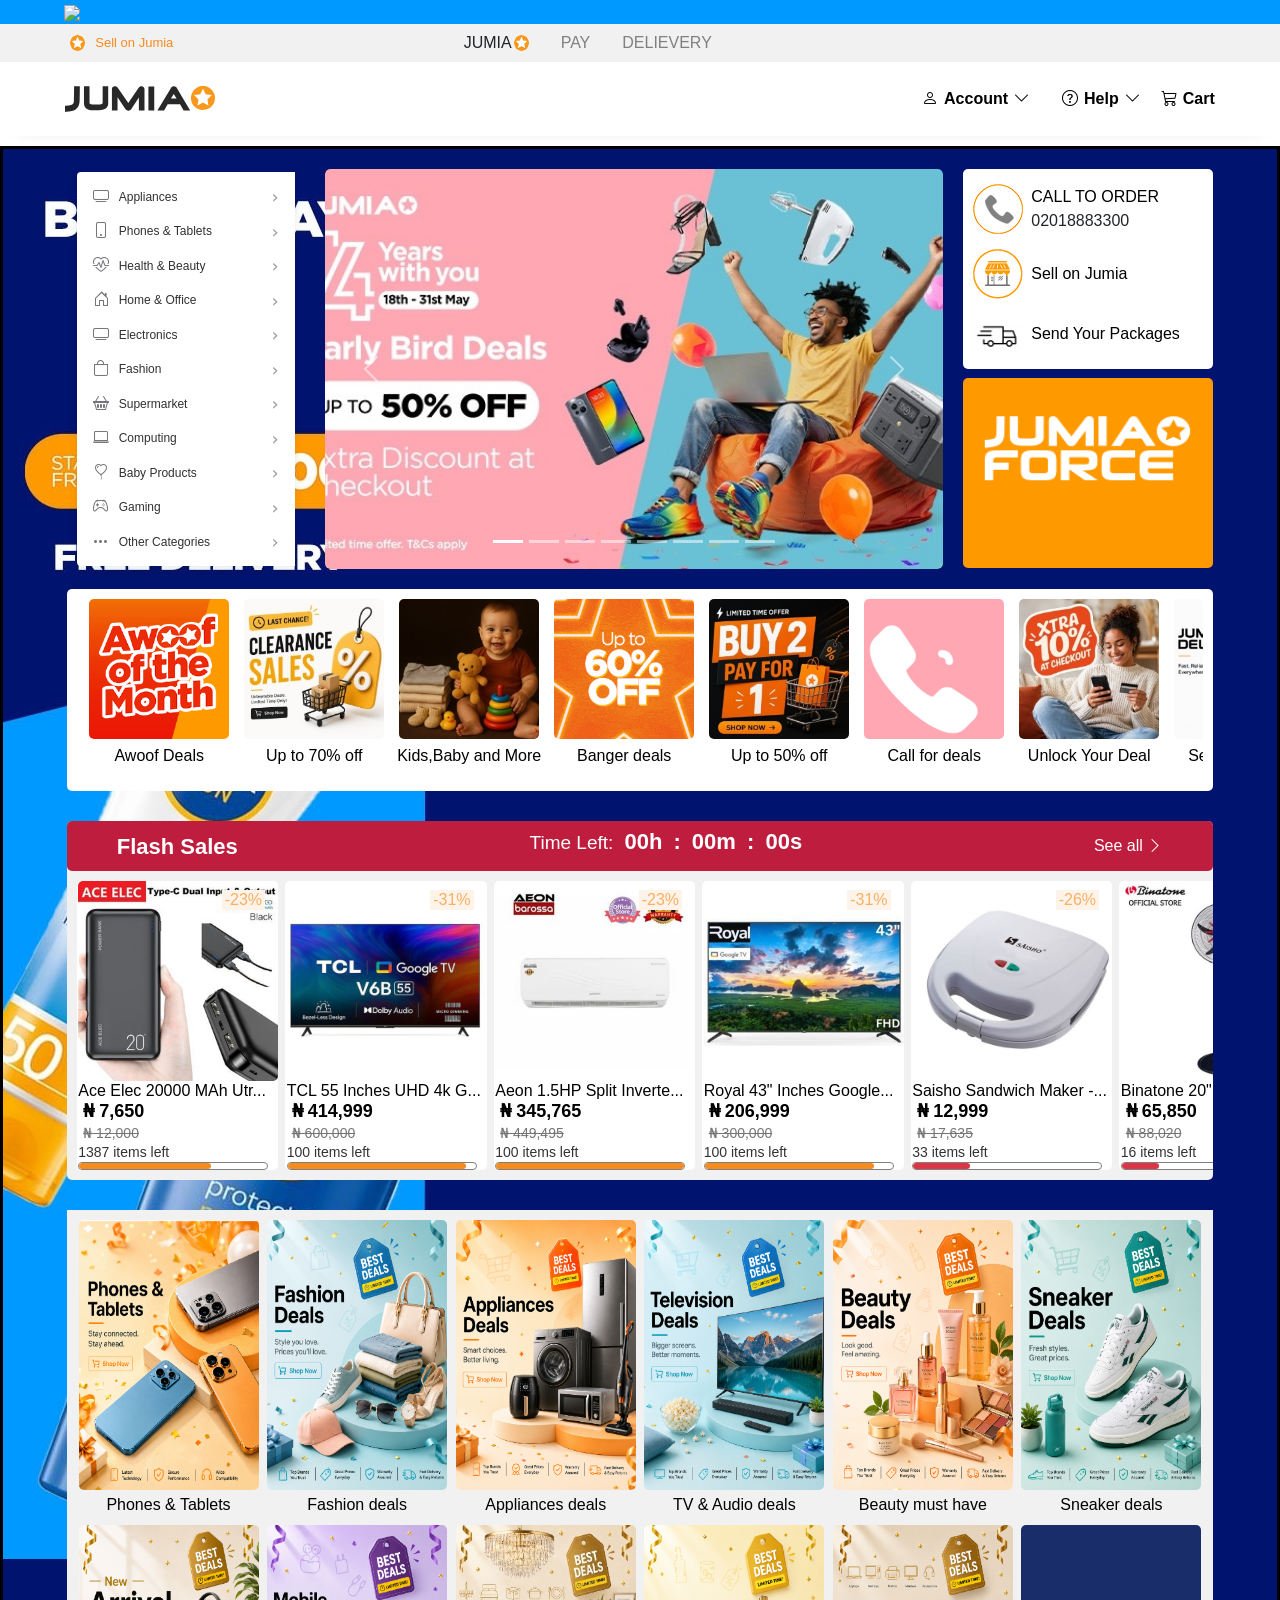
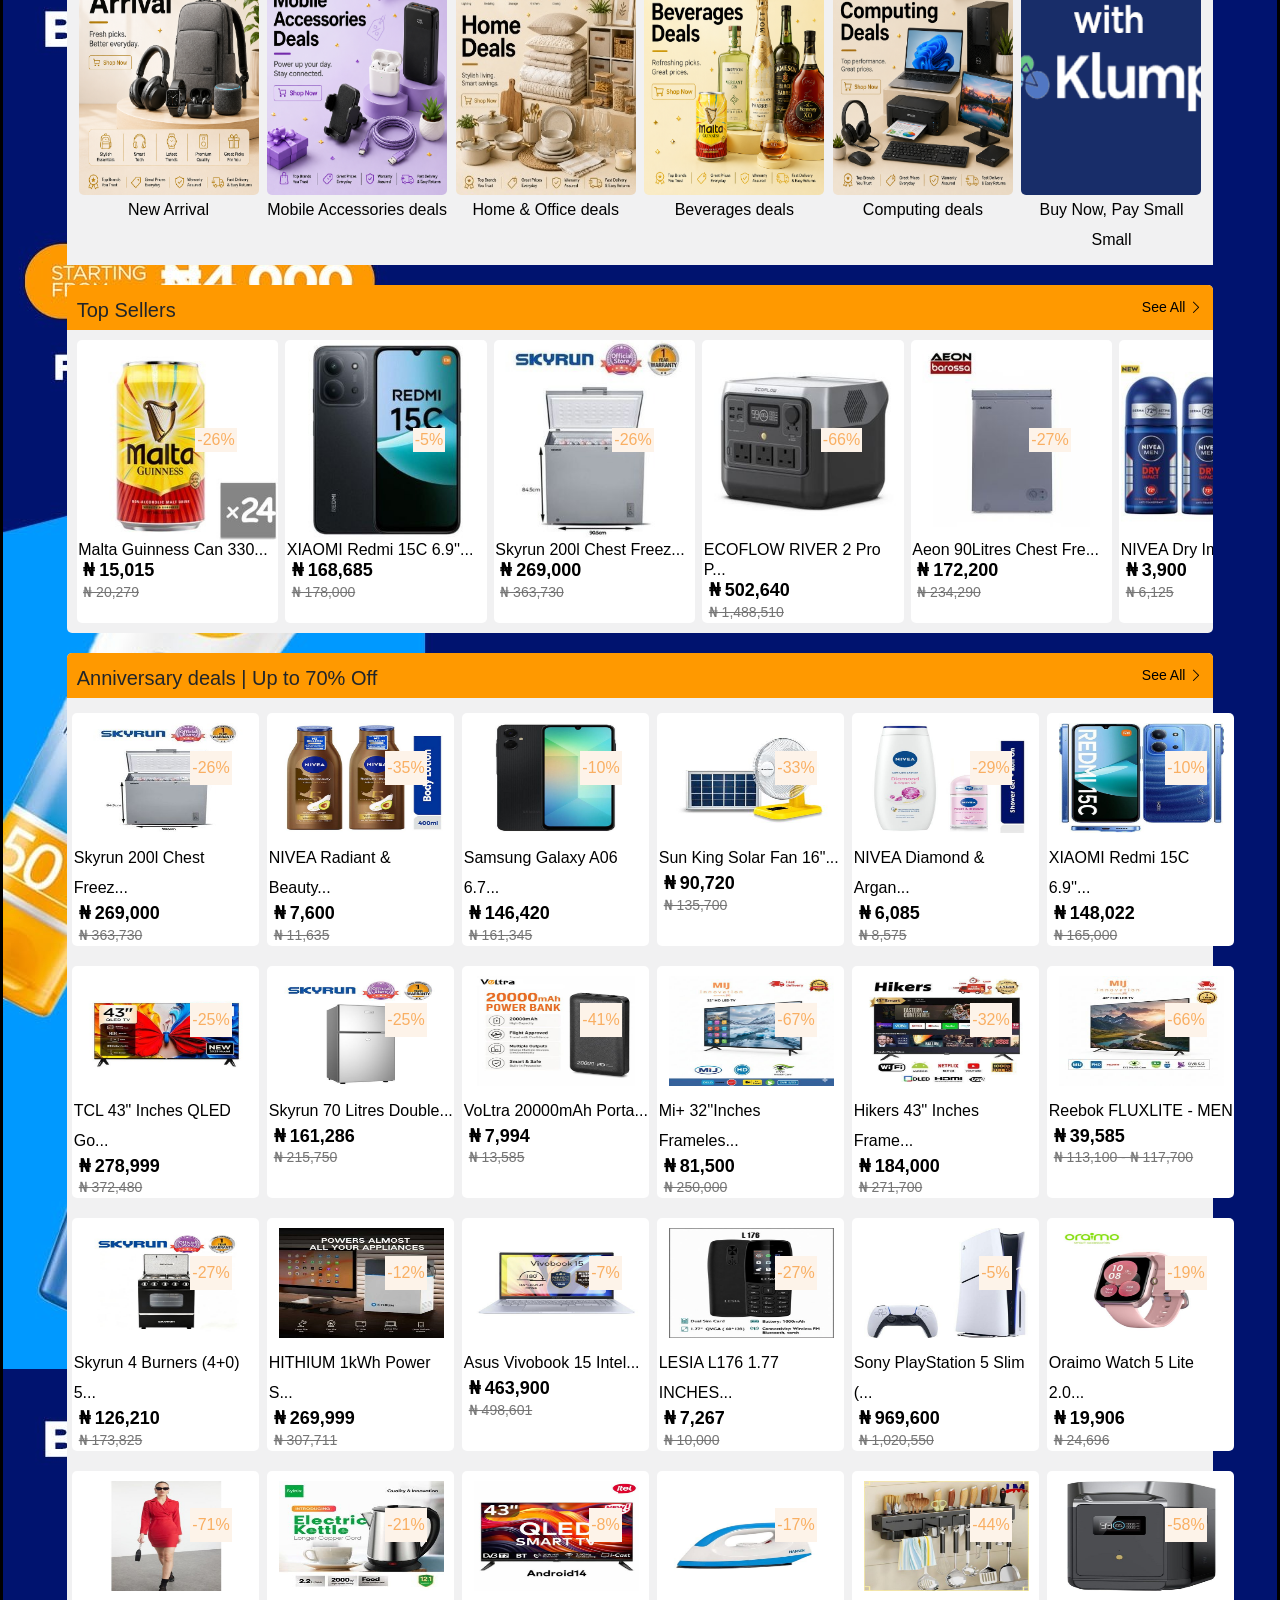
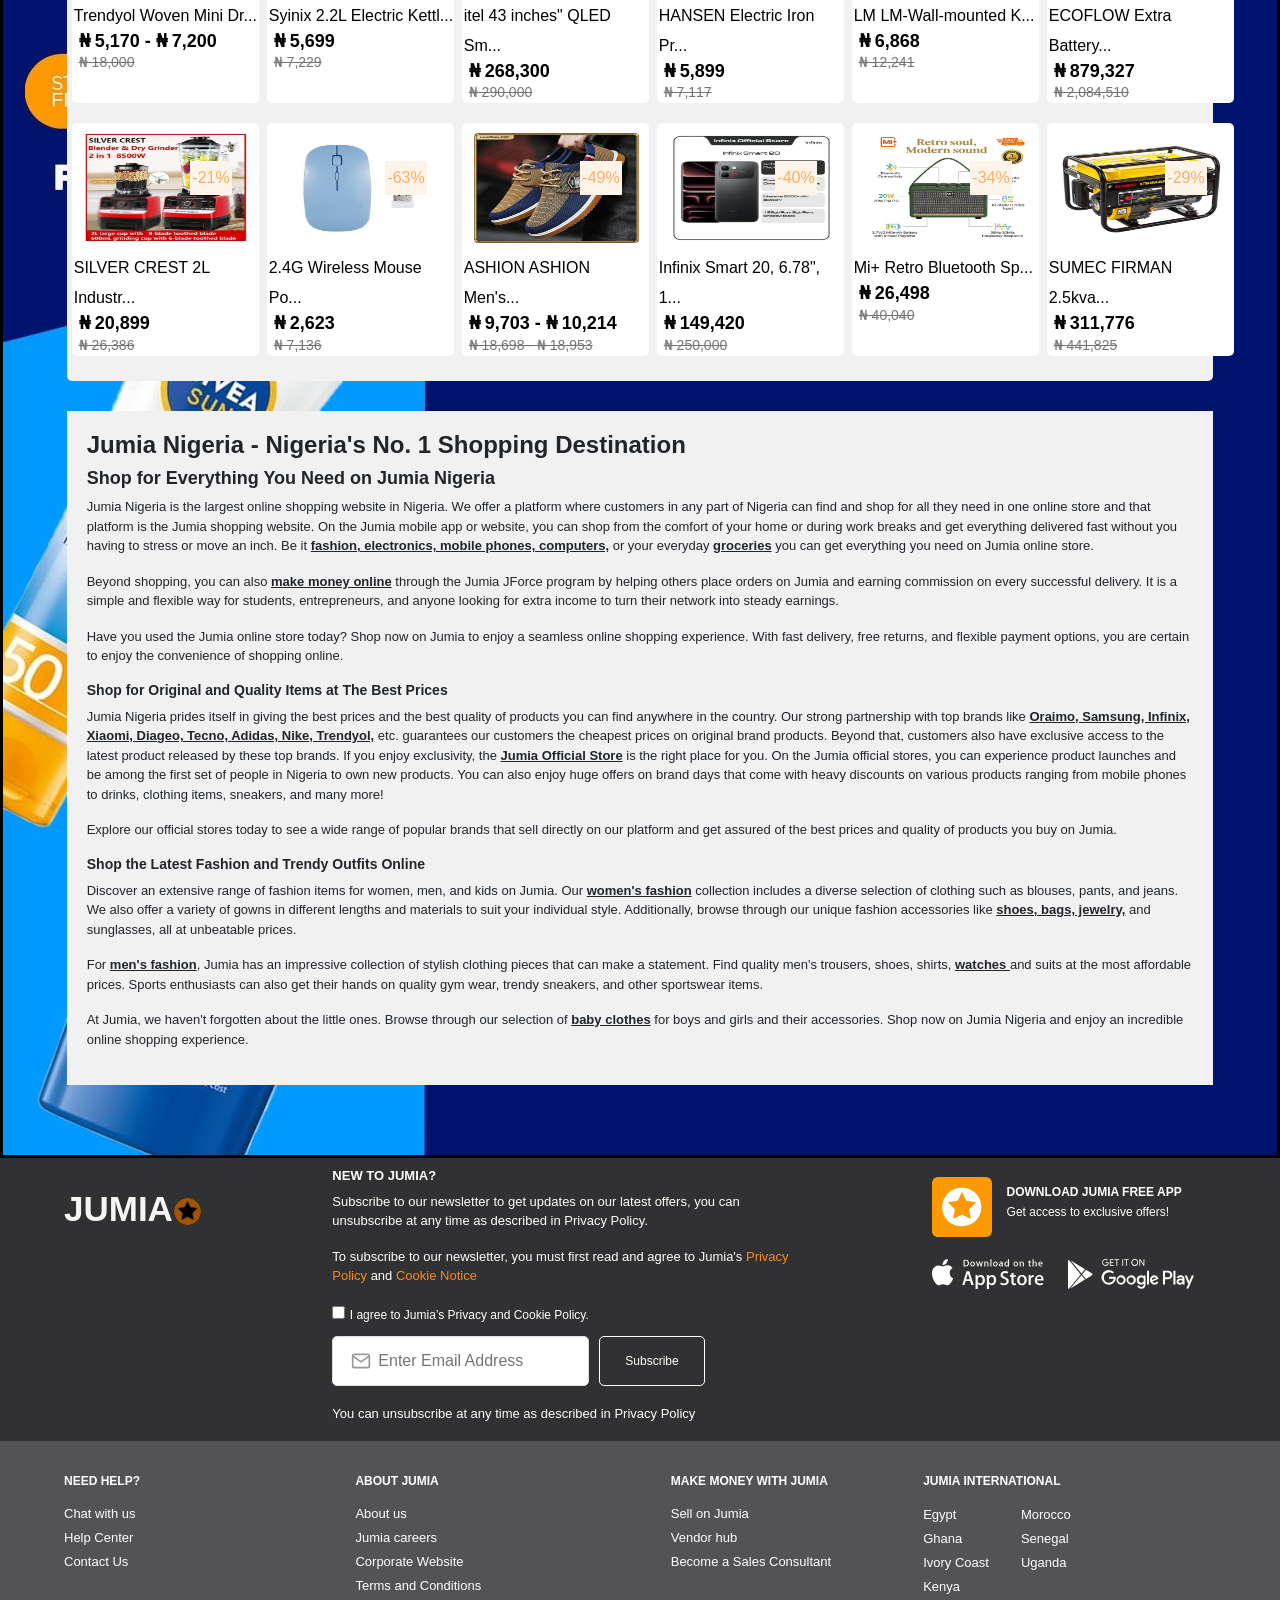
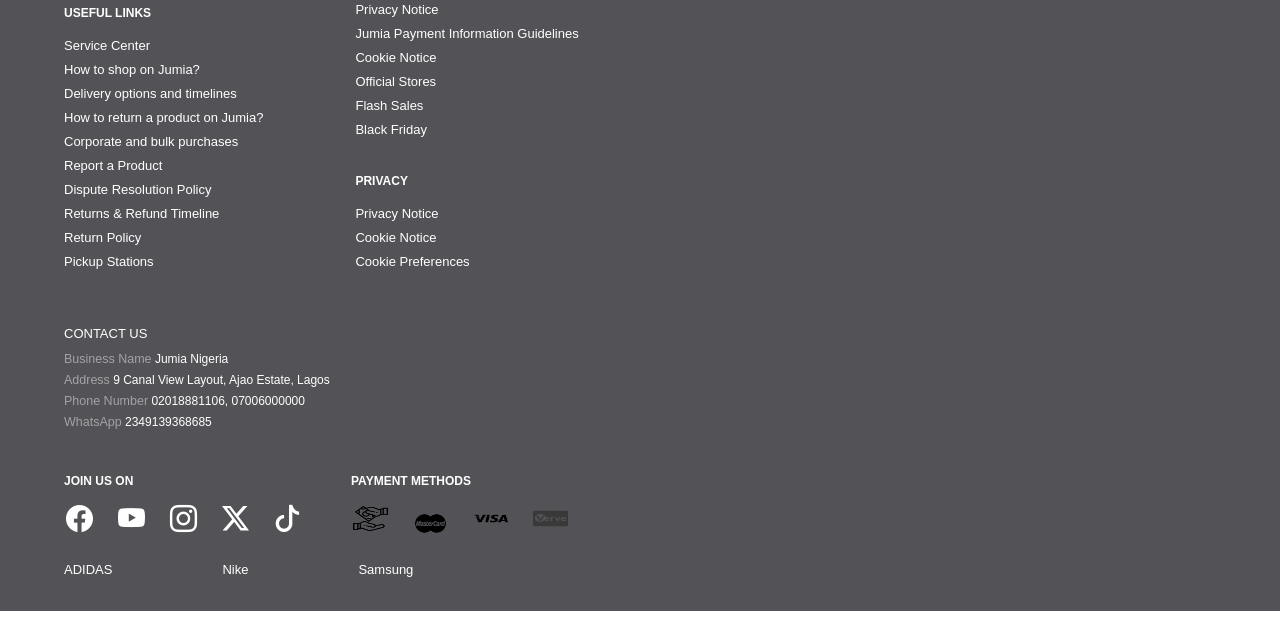
==== commit 4570d712: "all" ====
--- a/index.html
+++ b/index.html
@@ -57,7 +57,7 @@
         </div>
         <div class="third-header3">
             <div class="account">
-                <div style="width: 130px; background-color: ; padding: 15px 10px;" class="">
+                <div style="width: 130px; padding: 15px 10px;" class="">
                     <a class="acct" href="#"><i class="bi bi-person"></i> Account <i
                             class=" chevron bi bi-chevron-down"></i></a>
 
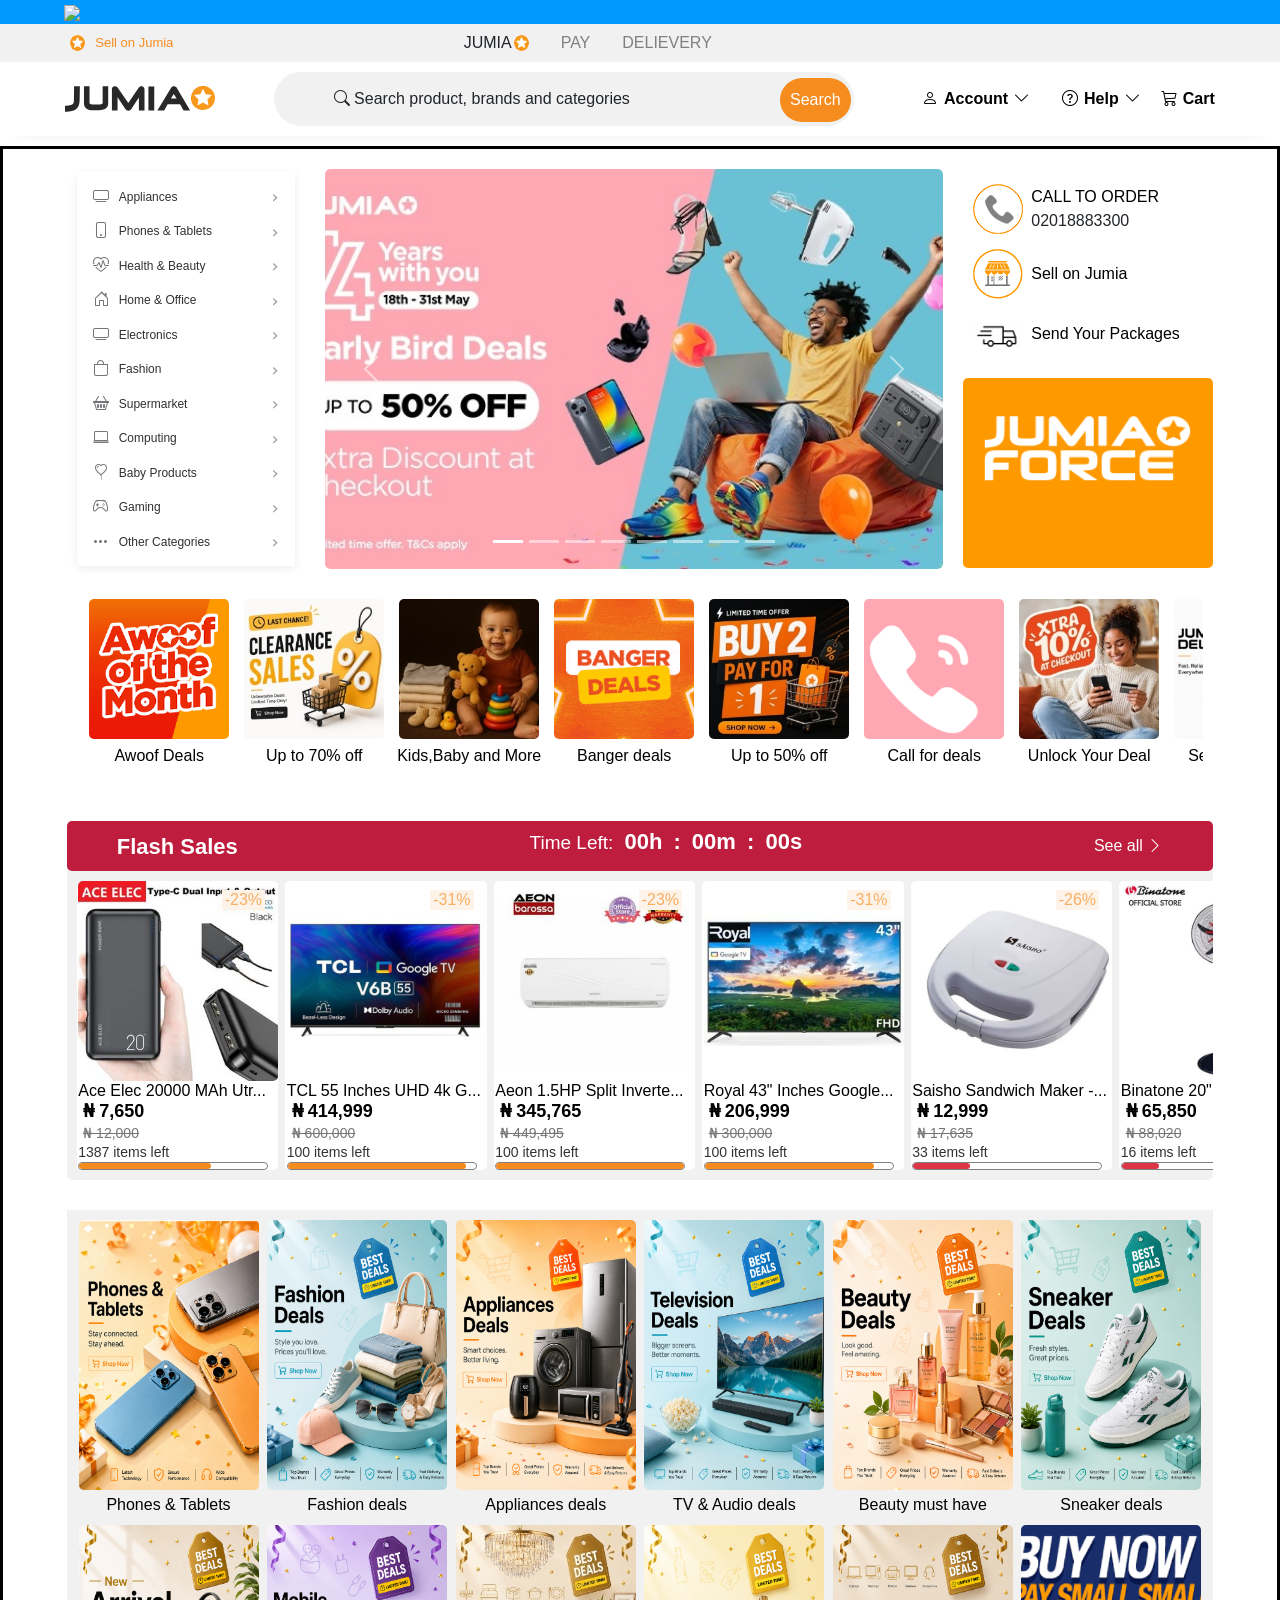
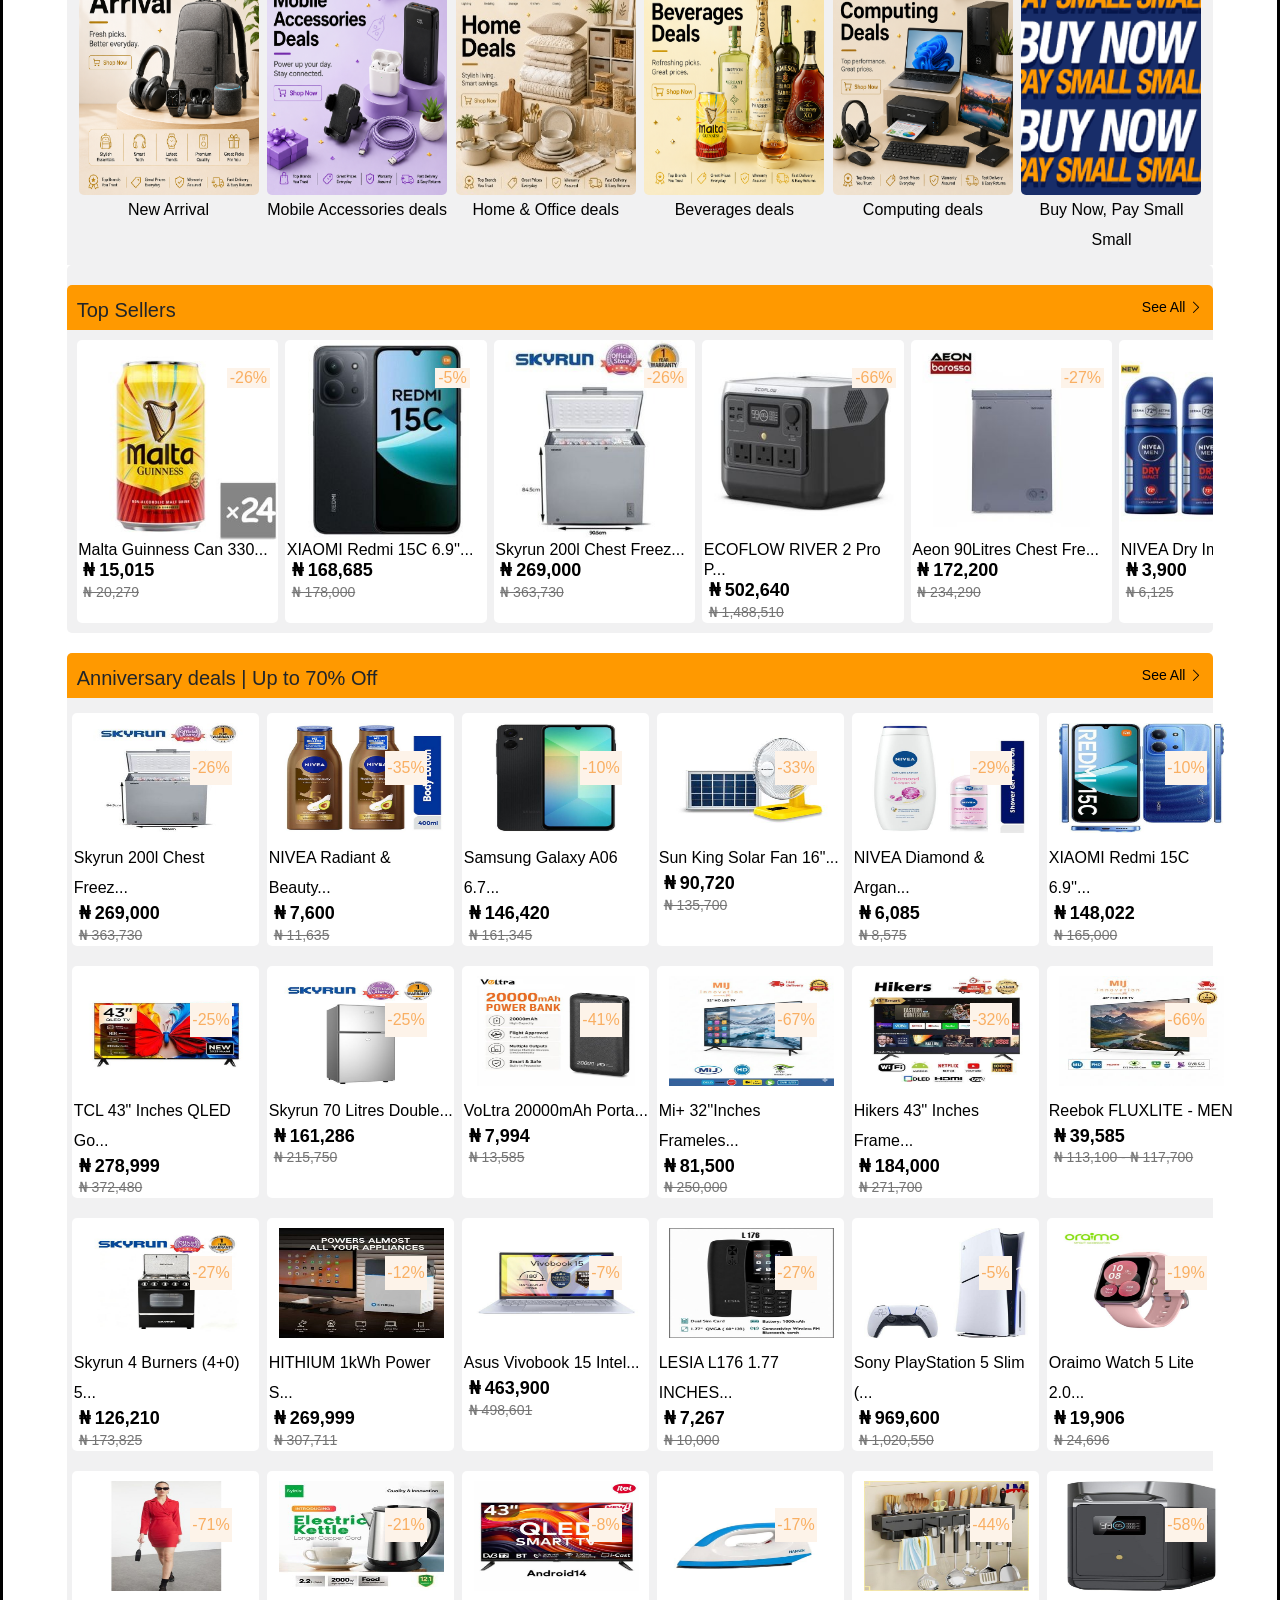
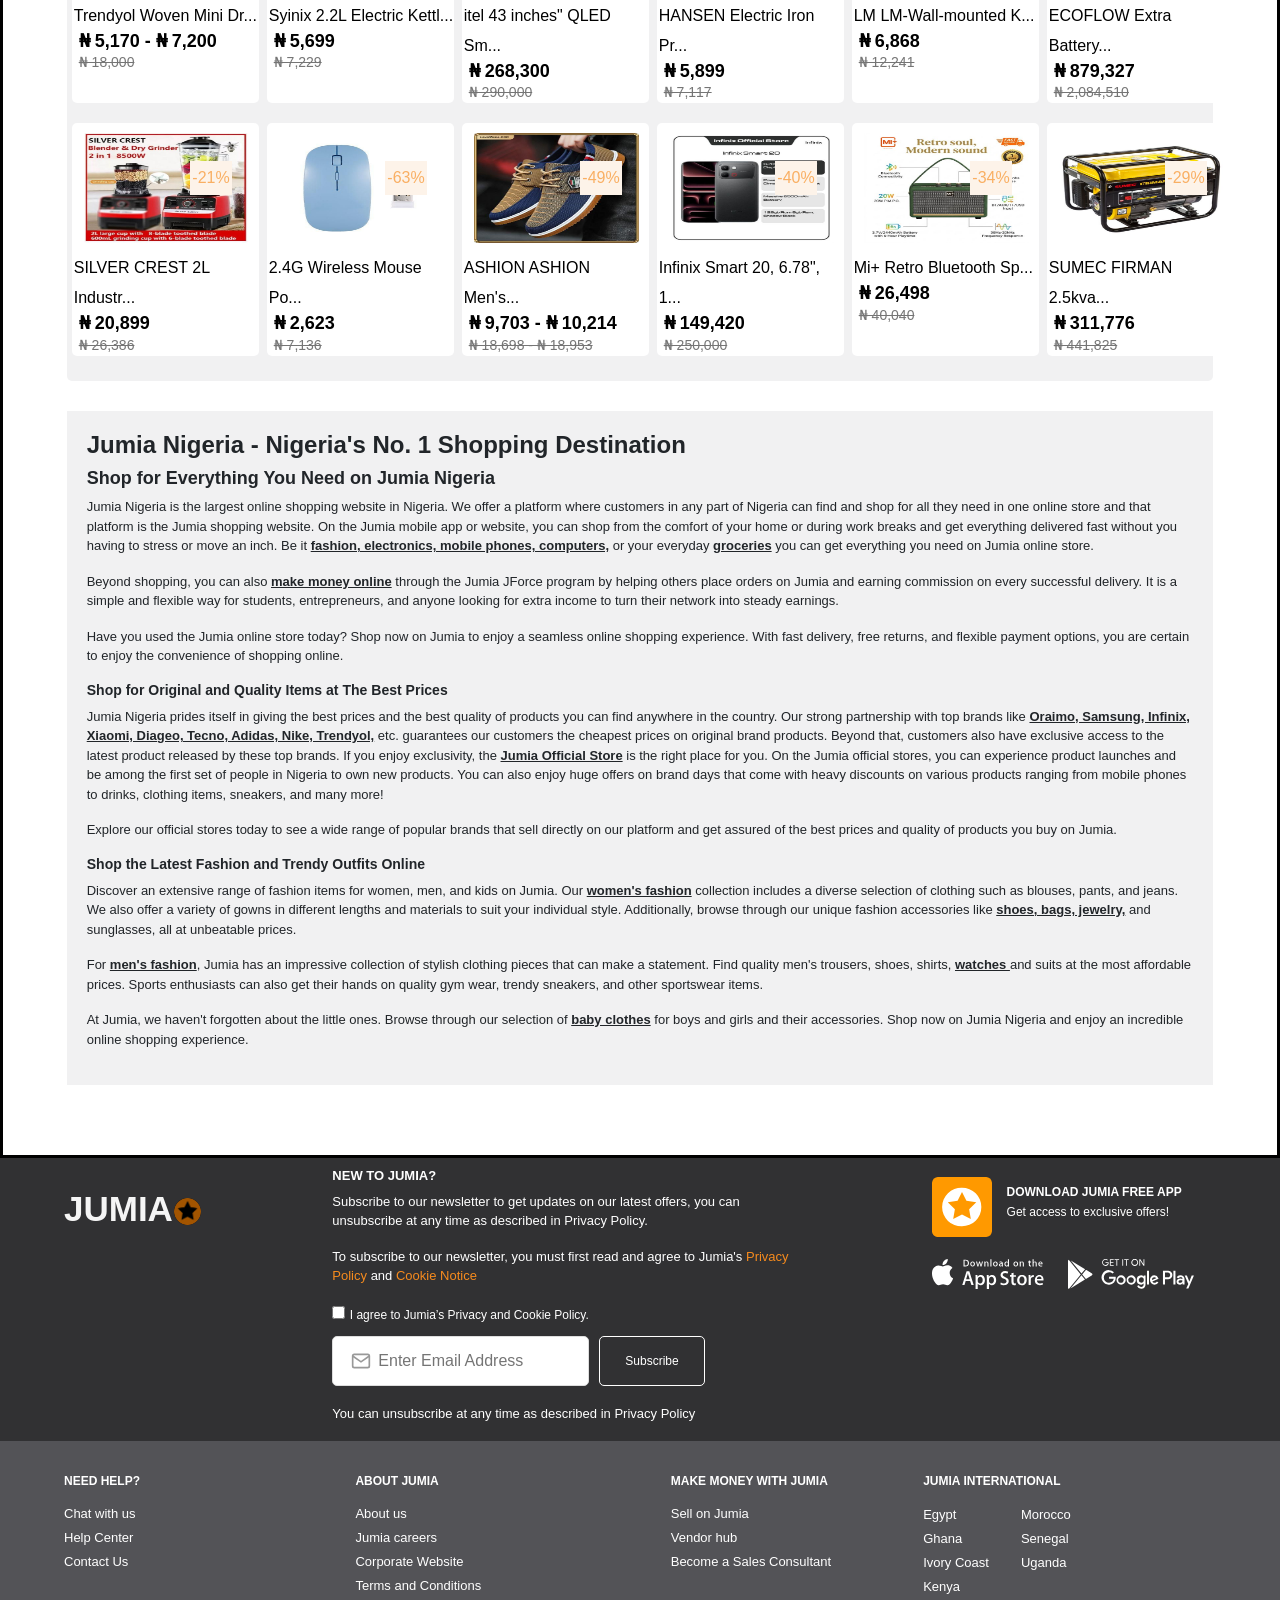
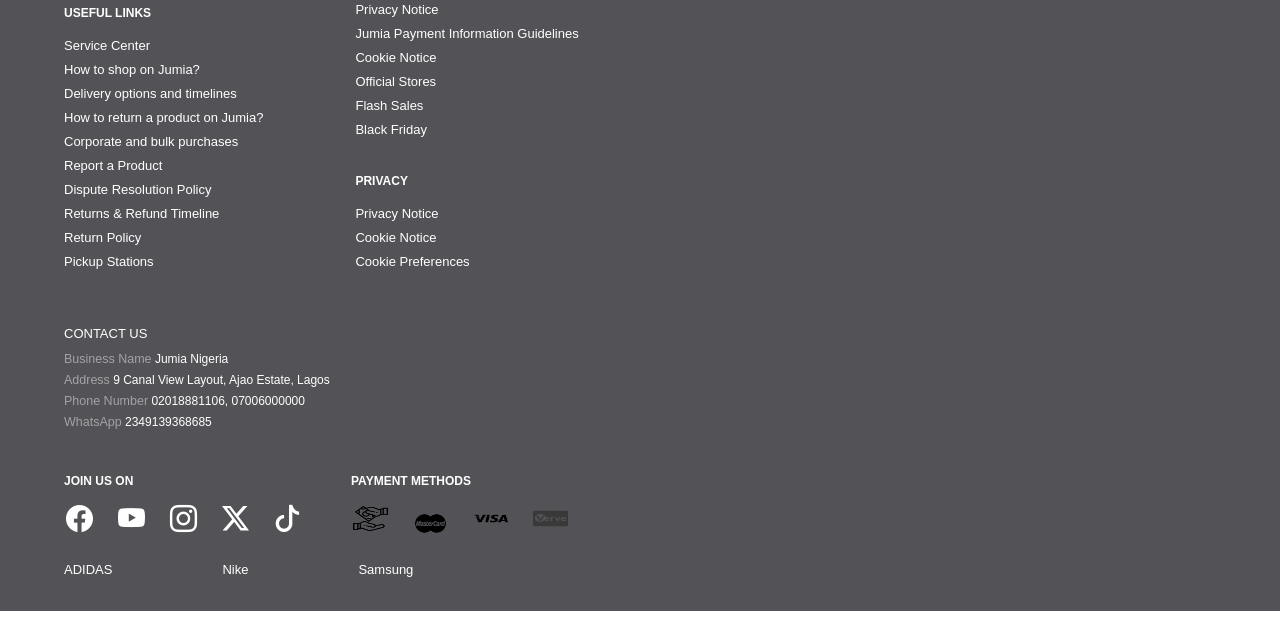
==== commit 8203a17b: "all" ====
--- a/index.html
+++ b/index.html
@@ -57,9 +57,9 @@
         </div>
         <div class="third-header3">
             <div class="account">
-                <div style="width: 130px; padding: 15px 10px;" class="">
+                <div style="width: 130px; background-color: ; padding: 15px 10px;" class="">
                     <a class="acct" href="#"><i class="bi bi-person"></i> Account <i
-                            class=" chevron bi bi-chevron-down"></i></a>
+                            class=" chevron bi bi-chevron-down" id="peace"></i></a>
 
                 </div>
                 <div class="account-dropdown">
@@ -80,8 +80,8 @@
                     </div>
                 </div>
             </div>
-            <a href="#"><i class=" circle bi bi-question-circle"></i> Help <i
-                    class=" chevron bi bi-chevron-down"></i></a>
+            <a href="#"><i class=" circle bi bi-question-circle" id="pace"></i> Help <i
+                    class=" chevron bi bi-chevron-down" id="peace"></i></a>
             <a href="#"><i class="bi bi-cart3"></i> Cart</a>
         </div>
     </div>
@@ -1266,7 +1266,7 @@
                         <h5>&#8358; 15,015</h5>
                         <h6>&#8358; 20,279</h6>
                     </div>
-                    <div class="rates">
+                    <div class="rated">
                         <span>-26%</span>
                     </div>
                 </a>
@@ -1277,7 +1277,7 @@
                         <h5>&#8358; 168,685</h5>
                         <h6>&#8358; 178,000</h6>
                     </div>
-                    <div class="rates">
+                    <div class="rated">
                         <span>-5%</span>
                     </div>
                 </a>
@@ -1288,7 +1288,7 @@
                         <h5>&#8358; 269,000</h5>
                         <h6>&#8358; 363,730</h6>
                     </div>
-                    <div class="rates">
+                    <div class="rated">
                         <span>-26%</span>
                     </div>
                 </a>
@@ -1299,7 +1299,7 @@
                         <h5>&#8358; 502,640</h5>
                         <h6>&#8358; 1,488,510</h6>
                     </div>
-                    <div class="rates">
+                    <div class="rated">
                         <span>-66%</span>
                     </div>
                 </a>
@@ -1310,7 +1310,7 @@
                         <h5>&#8358; 172,200</h5>
                         <h6>&#8358; 234,290</h6>
                     </div>
-                    <div class="rates">
+                    <div class="rated">
                         <span>-27%</span>
                     </div>
                 </a>
@@ -1321,7 +1321,7 @@
                         <h5>&#8358; 3,900</h5>
                         <h6>&#8358; 6,125</h6>
                     </div>
-                    <div class="rates">
+                    <div class="rated">
                         <span>-36%</span>
                     </div>
                 </a>
@@ -1332,7 +1332,7 @@
                         <h5>&#8358; 14,500</h5>
                         <h6>&#8358; 27,170</h6>
                     </div>
-                    <div class="rates">
+                    <div class="rated">
                         <span>-47%</span>
                     </div>
                 </a>
@@ -1343,7 +1343,7 @@
                         <h5>&#8358; 7,650</h5>
                         <h6>&#8358; 12,000</h6>
                     </div>
-                    <div class="rates">
+                    <div class="rated">
                         <span>-36%</span>
                     </div>
                 </a>
@@ -1354,7 +1354,7 @@
                         <h5>&#8358; 269,999</h5>
                         <h6>&#8358; 307,711</h6>
                     </div>
-                    <div class="rates">
+                    <div class="rated">
                         <span>-12%</span>
                     </div>
                 </a>
@@ -1365,7 +1365,7 @@
                         <h5>&#8358; 5,699</h5>
                         <h6>&#8358; 7,229</h6>
                     </div>
-                    <div class="rates">
+                    <div class="rated">
                         <span>-21%</span>
                     </div>
                 </a>
@@ -1376,7 +1376,7 @@
                         <h5>&#8358; 149,999</h5>
                         <h6>&#8358; 205,511</h6>
                     </div>
-                    <div class="rates">
+                    <div class="rated">
                         <span>-27%</span>
                     </div>
                 </a>
@@ -1387,7 +1387,7 @@
                         <h5>&#8358; 89,999</h5>
                         <h6>&#8358; 108,596</h6>
                     </div>
-                    <div class="rates">
+                    <div class="rated">
                         <span>-17%</span>
                     </div>
                 </a>
@@ -1398,7 +1398,7 @@
                         <h5>&#8358; 8,602</h5>
                         <h6>&#8358; 10,660</h6>
                     </div>
-                    <div class="rates">
+                    <div class="rated">
                         <span>-19%</span>
                     </div>
                 </a>
--- a/css/landing.css
+++ b/css/landing.css
@@ -118,7 +118,7 @@
 }
 
 .third-header2-con {
-    width: 550px;
+    width: 450px;
     text-align: left;
     align-items: start;
 }
@@ -159,8 +159,7 @@
 }
 
 .hero {
-    background-image: url("/multimedia/image/imgi_231_BG_TAKEOVER26.jpg");
-    /* background-color: #F1F1F2; */
+    /* background: url("/multimedia/image/imgi_231_BG_TAKEOVER26.jpg"); */
     border: 3px solid black;
     width: 100%;
     margin-top: 10px;
@@ -956,6 +955,7 @@
     width: 90%;
     margin: auto;
     border-radius: 5px;
+    overflow-x: hidden;
     background-color: #F1F1F2;
 }
 
@@ -981,14 +981,14 @@
     color: black;
 }
 
-.rates {
+.rated {
     position: absolute;
     bottom: 235px;
     left: 150px;
     background-color: #fdf3e9;
 }
 
-.rates span {
+.rated span {
     color: #F9AF63;
     padding: 3px;
 }
@@ -1512,13 +1512,22 @@
         margin-left: auto;
         margin-right: auto;
     }
+
+    .third-header2-con {
+        width: 400px;
+    }
+
+    .hero-6 {
+        padding: 20px;
+    }
 }
 
 
 @media (max-width:1304px) {
-   .third-header2{
-    display: none;
-   }
+
+    .third-header2-con {
+        width: 400px;
+    }
 
     .hero-4 img {
         width: 180px;
@@ -1529,7 +1538,7 @@
     }
 
     .deals span {
-       display: block;
+        display: block;
     }
 
     .deals img {
@@ -1543,16 +1552,18 @@
         top: 40px;
         right: -10px;
         background-color: #fdf3e9;
-    } 
+    }
 
 
 }
 
 
 @media (max-width:1387px) {
-   .third-header2{
-    display: none;
-   }
+
+    .third-header2-con {
+        width: 400px;
+    }
+
 
     .hero-4 img {
         width: 180px;
@@ -1563,7 +1574,7 @@
     }
 
     .deals span {
-       display: block;
+        display: block;
     }
 
     .deals img {
@@ -1577,7 +1588,7 @@
         top: 40px;
         right: -10px;
         background-color: #fdf3e9;
-    } 
+    }
 
 
 }
@@ -1587,9 +1598,9 @@
    ================================================================ */
 
 @media (max-width:1248px) {
-   .third-header2{
-    display: none;
-   }
+    .third-header2-con {
+        width: 400px;
+    }
 
     .hero-4 img {
         width: 180px;
@@ -1600,7 +1611,7 @@
     }
 
     .deals span {
-       display: block;
+        display: block;
     }
 
     .deals img {
@@ -1614,7 +1625,7 @@
         top: 10px;
         right: -10px;
         background-color: #fdf3e9;
-    } 
+    }
 
     .hero-image .rates span {
         position: absolute;
@@ -1671,118 +1682,134 @@
 
     /* Carousel */
     .hero-body2 .carousel-item img {
-    margin-left: 0 !important; /* kill the 30px pushing slide right */
-    max-width: 100% !important; /* was 440px fixed width */
-  }
-
-  .hero-body2 .carousel {
-    position: relative;
-    overflow: hidden !important;
-  }
-  
-  .hero-body2 .carousel-inner {
-    overflow: hidden !important;
-    position: relative;
-  }
-  
-  /* Force category menu above carousel */
-  .div_1 {
-    position: relative;
-    z-index: 10 !important;
-  }
-  
-  .category-menu {
-    position: relative;
-    z-index: 11 !important;
-  }
-
-  .hero_div {
-    width: 95%;
-    margin-left: 40px;
-    display: flex;
-    gap: 15px; /* creates space between div1 and carousel */
-    align-items: flex-start;
-  }
-  .body-box2 img{
-    width: 250px;
-    height: 180px;
-  }
-  
-  .div_1 {
-    flex: 0 0 218px; /* lock menu width */
-    position: relative;
-    z-index: 10; /* menu stays on top */
-  }
-  
-  .hero-body2 {
-    flex: 1; /* take remaining space instead of 100% */
-    width: auto !important; /* cancel 100% so flex works */
-    padding: 10px;
-    position: relative;
-    z-index: 1; /* carousel stays below menu */
-    overflow: hidden;
-  }
-  
-  .hero-body2 .carousel-item img {
-    margin-left: 0 !important; /* remove that 30px push */
-    max-width: 100% !important;
-  }
-
-  .hero-two{
-    width: 90%;
-    margin: auto;
-    padding: 10px 10px;
-  }
+        margin-left: 0 !important;
+        /* kill the 30px pushing slide right */
+        max-width: 100% !important;
+        /* was 440px fixed width */
+    }
+
+    .hero-body2 .carousel {
+        position: relative;
+        overflow: hidden !important;
+    }
+
+    .hero-body2 .carousel-inner {
+        overflow: hidden !important;
+        position: relative;
+    }
+
+    /* Force category menu above carousel */
+    .div_1 {
+        position: relative;
+        z-index: 10 !important;
+    }
+
+    .category-menu {
+        position: relative;
+        z-index: 11 !important;
+    }
+
+    .hero_div {
+        width: 95%;
+        margin-left: 40px;
+        display: flex;
+        gap: 15px;
+        /* creates space between div1 and carousel */
+        align-items: flex-start;
+    }
+
+    .body-box2 img {
+        width: 250px;
+        height: 180px;
+    }
+
+    .div_1 {
+        flex: 0 0 218px;
+        /* lock menu width */
+        position: relative;
+        z-index: 10;
+        /* menu stays on top */
+    }
+
+    .hero-body2 {
+        flex: 1;
+        /* take remaining space instead of 100% */
+        width: auto !important;
+        /* cancel 100% so flex works */
+        padding: 10px;
+        position: relative;
+        z-index: 1;
+        /* carousel stays below menu */
+        overflow: hidden;
+    }
+
+    .hero-body2 .carousel-item img {
+        margin-left: 0 !important;
+        /* remove that 30px push */
+        max-width: 100% !important;
+    }
+
+    .hero-two {
+        width: 90%;
+        margin: auto;
+        padding: 10px 10px;
+    }
 
     /* Category grid  → 4 columns */
     .hero-4 {
         grid-template-columns: repeat(4, 1fr);
     }
 
-      .deals .hero-image1,
-  .deals .hero-image2,
-  .deals .hero-image3,
-  .deals .hero-image4,
-  .deals .hero-image5 {
-    display: flex !important;
-    gap: 12px !important;
-    overflow: hidden;
-  }
-  
-  /* Hide 5th and 6th product card in every row */
-  .deals [class^="hero-image"] > *:nth-child(5),
-  .deals [class^="hero-image"] > *:nth-child(6) {
-    display: none !important;
-  }
-  
-  /* Make remaining 4 cards fit */
-  .deals [class^="hero-image"] > * {
-    flex: 0 0 calc(25% - 9px) !important; /* 4 per row */
-    max-width: calc(25% - 9px) !important;
-  }
-  
-  /* Fix image size so no overflow */
-  .deals [class^="hero-image"] img {
-    width: 100% !important;
-    height: 160px !important;
-    object-fit: cover;
-  }
-  
-  /* Reduce text size so it doesn't wrap */
-  .deals .card-title,
-  .deals .price {
-    font-size: 12px !important;
-    line-height: 1.2;
-  }
+    .deals .hero-image1,
+    .deals .hero-image2,
+    .deals .hero-image3,
+    .deals .hero-image4,
+    .deals .hero-image5 {
+        display: flex !important;
+        gap: 12px !important;
+        overflow: hidden;
+    }
+
+    /* Hide 5th and 6th product card in every row */
+    .deals [class^="hero-image"]>*:nth-child(5),
+    .deals [class^="hero-image"]>*:nth-child(6) {
+        display: none !important;
+    }
+
+    /* Make remaining 4 cards fit */
+    .deals [class^="hero-image"]>* {
+        flex: 0 0 calc(25% - 9px) !important;
+        /* 4 per row */
+        max-width: calc(25% - 9px) !important;
+    }
+
+    /* Fix image size so no overflow */
+    .deals [class^="hero-image"] img {
+        width: 100% !important;
+        height: 160px !important;
+        object-fit: cover;
+    }
+
+    /* Reduce text size so it doesn't wrap */
+    .deals .card-title,
+    .deals .price {
+        font-size: 12px !important;
+        line-height: 1.2;
+    }
+
+    .rates {
+        position: absolute;
+        top: 0;
+        left: 200px;
+    }
 
 }
 
 @media (min-width: 769px) and (max-width: 1024px) {
 
-    /* Fix 1: stop hero_div from overflowing right */
     .hero_div {
         width: 95%;
-        margin: 10px auto;   /* remove the bad margin-left: 40px */
+        margin: 10px auto;
         margin-left: 0;
     }
 
@@ -1807,8 +1834,8 @@
         content: "";
     }
 
-    /* safety net so nothing else triggers a scrollbar */
-    body, html {
+    body,
+    html {
         overflow-x: hidden;
     }
 }
@@ -1854,109 +1881,120 @@
 
     /* Carousel */
     .hero-body2 .carousel-item img {
-    margin-left: 0 !important; /* kill the 30px pushing slide right */
-    max-width: 100% !important; /* was 440px fixed width */
-  }
-
-  .hero-body2 .carousel {
-    position: relative;
-    overflow: hidden !important;
-  }
-  
-  .hero-body2 .carousel-inner {
-    overflow: hidden !important;
-    position: relative;
-  }
-  
-  /* Force category menu above carousel */
-  .div_1 {
-    position: relative;
-    z-index: 10 !important;
-  }
-  
-  .category-menu {
-    position: relative;
-    z-index: 11 !important;
-  }
-
-  .hero_div {
-    width: 95%;
-    margin-left: 40px;
-    display: flex;
-    gap: 15px; /* creates space between div1 and carousel */
-    align-items: flex-start;
-  }
-  .body-box2 img{
-    width: 250px;
-    height: 180px;
-  }
-  
-  .div_1 {
-    flex: 0 0 218px; /* lock menu width */
-    position: relative;
-    z-index: 10; /* menu stays on top */
-  }
-  
-  .hero-body2 {
-    flex: 1; /* take remaining space instead of 100% */
-    width: auto !important; /* cancel 100% so flex works */
-    padding: 10px;
-    position: relative;
-    z-index: 1; /* carousel stays below menu */
-    overflow: hidden;
-  }
-  
-  .hero-body2 .carousel-item img {
-    margin-left: 0 !important; /* remove that 30px push */
-    max-width: 100% !important;
-  }
-
-  .hero-two{
-    width: 90%;
-    margin: auto;
-    padding: 10px 10px;
-  }
+        margin-left: 0 !important;
+        /* kill the 30px pushing slide right */
+        max-width: 100% !important;
+        /* was 440px fixed width */
+    }
+
+    .hero-body2 .carousel {
+        position: relative;
+        overflow: hidden !important;
+    }
+
+    .hero-body2 .carousel-inner {
+        overflow: hidden !important;
+        position: relative;
+    }
+
+    /* Force category menu above carousel */
+    .div_1 {
+        position: relative;
+        z-index: 10 !important;
+    }
+
+    .category-menu {
+        position: relative;
+        z-index: 11 !important;
+    }
+
+    .hero_div {
+        width: 95%;
+        margin-left: 40px;
+        display: flex;
+        gap: 15px;
+        /* creates space between div1 and carousel */
+        align-items: flex-start;
+    }
+
+    .body-box2 img {
+        width: 250px;
+        height: 180px;
+    }
+
+    .div_1 {
+        flex: 0 0 218px;
+        /* lock menu width */
+        position: relative;
+        z-index: 10;
+        /* menu stays on top */
+    }
+
+    .hero-body2 {
+        flex: 1;
+        /* take remaining space instead of 100% */
+        width: auto !important;
+        /* cancel 100% so flex works */
+        padding: 10px;
+        position: relative;
+        z-index: 1;
+        /* carousel stays below menu */
+        overflow: hidden;
+    }
+
+    .hero-body2 .carousel-item img {
+        margin-left: 0 !important;
+        /* remove that 30px push */
+        max-width: 100% !important;
+    }
+
+    .hero-two {
+        width: 90%;
+        margin: auto;
+        padding: 10px 10px;
+    }
 
     /* Category grid  → 4 columns */
     .hero-4 {
         grid-template-columns: repeat(4, 1fr);
     }
 
-      .deals .hero-image1,
-  .deals .hero-image2,
-  .deals .hero-image3,
-  .deals .hero-image4,
-  .deals .hero-image5 {
-    display: flex !important;
-    gap: 12px !important;
-    overflow: hidden;
-  }
-  
-  /* Hide 5th and 6th product card in every row */
-  .deals [class^="hero-image"] > *:nth-child(5),
-  .deals [class^="hero-image"] > *:nth-child(6) {
-    display: none !important;
-  }
-  
-  /* Make remaining 4 cards fit */
-  .deals [class^="hero-image"] > * {
-    flex: 0 0 calc(25% - 9px) !important; /* 4 per row */
-    max-width: calc(25% - 9px) !important;
-  }
-  
-  /* Fix image size so no overflow */
-  .deals [class^="hero-image"] img {
-    width: 100% !important;
-    height: 160px !important;
-    object-fit: cover;
-  }
-  
-  /* Reduce text size so it doesn't wrap */
-  .deals .card-title,
-  .deals .price {
-    font-size: 12px !important;
-    line-height: 1.2;
-  }
+    .deals .hero-image1,
+    .deals .hero-image2,
+    .deals .hero-image3,
+    .deals .hero-image4,
+    .deals .hero-image5 {
+        display: flex !important;
+        gap: 12px !important;
+        overflow: hidden;
+    }
+
+    /* Hide 5th and 6th product card in every row */
+    .deals [class^="hero-image"]>*:nth-child(5),
+    .deals [class^="hero-image"]>*:nth-child(6) {
+        display: none !important;
+    }
+
+    /* Make remaining 4 cards fit */
+    .deals [class^="hero-image"]>* {
+        flex: 0 0 calc(25% - 9px) !important;
+        /* 4 per row */
+        max-width: calc(25% - 9px) !important;
+    }
+
+    /* Fix image size so no overflow */
+    .deals [class^="hero-image"] img {
+        width: 100% !important;
+        height: 160px !important;
+        object-fit: cover;
+    }
+
+    /* Reduce text size so it doesn't wrap */
+    .deals .card-title,
+    .deals .price {
+        font-size: 12px !important;
+        line-height: 1.2;
+    }
 
 }
 
@@ -1967,30 +2005,35 @@
    ================================================================ */
 @media (max-width: 768px) {
 
-  .container, .brand-day-section, .carousel-wrapper { /* use your actual parent class */
-    padding-left: 0 !important;
-    padding-right: 0 !important;
-    max-width: 100% !important;
-  }
-
-  /* 2. Make carousel take 100% */
-  .carousel, 
-  .carousel-inner,
-  .carousel-item {
-    width: 100% !important;
-    margin: 0 !important;
-    transform: none !important; /* fixes zoom-out/scale */
-  }
-
-  /* 3. Make the image actually fill it */
-  .carousel-item img, 
-  .carousel-item .banner-img {
-    width: 100% !important;
-    height: auto !important;
-    max-width: 100% !important;
-    object-fit: cover; /* fills without white space */
-    display: block;
-  }
+    .container,
+    .brand-day-section,
+    .carousel-wrapper {
+        /* use your actual parent class */
+        padding-left: 0 !important;
+        padding-right: 0 !important;
+        max-width: 100% !important;
+    }
+
+    /* 2. Make carousel take 100% */
+    .carousel,
+    .carousel-inner,
+    .carousel-item {
+        width: 100% !important;
+        margin: 0 !important;
+        transform: none !important;
+        /* fixes zoom-out/scale */
+    }
+
+    /* 3. Make the image actually fill it */
+    .carousel-item img,
+    .carousel-item .banner-img {
+        width: 100% !important;
+        height: auto !important;
+        max-width: 100% !important;
+        object-fit: cover;
+        /* fills without white space */
+        display: block;
+    }
 
     /* first-header strip */
     .first-header img {
@@ -2037,8 +2080,9 @@
     }
 
     .third-header3 {
-        gap: 12px;
-    }
+        gap: 20px;
+    }
+
 
     .third-header3 a {
         font-size: 0;
@@ -2047,6 +2091,14 @@
 
     .third-header3 a i {
         font-size: 18px;
+    }
+
+    #pace {
+        margin-right: 70px;
+    }
+
+    #peace {
+        display: none;
     }
 
     .account-dropdown {
@@ -2109,7 +2161,7 @@
         opacity: 1;
         pointer-events: auto;
         transition: none;
-        display: none; /* closed by default, JS toggles this */
+        display: none;
     }
 
     .category-item.open .category-panel,
@@ -2161,8 +2213,10 @@
         height: 220px;
     }
 
-    .carousel, .carousel-inner,
-    .carousel-item, .carousel-item img {
+    .carousel,
+    .carousel-inner,
+    .carousel-item,
+    .carousel-item img {
         width: 100% !important;
         max-width: 100% !important;
     }
@@ -2236,11 +2290,22 @@
     }
 
     .rate,
-    .rate1, .rate2, .rate3, .rate4, .rate5, .rate6,
-    .rate7, .rate8, .rate9, .rate10, .rate11, .rate12,
-    .rate13, .rate14 {
-        bottom: 200px;
-        left: 100px;
+    .rate1,
+    .rate2,
+    .rate3,
+    .rate4,
+    .rate5,
+    .rate6,
+    .rate7,
+    .rate8,
+    .rate9,
+    .rate10,
+    .rate11,
+    .rate12,
+    .rate13,
+    .rate14 {
+        bottom: 225px;
+        left: 95px;
     }
 
     .progress-bar {
@@ -2262,23 +2327,28 @@
         font-size: 13px;
     }
 
-    /* top sellers / hero-5 */
+
     .hero-5 {
         width: 92%;
     }
 
-    .rates {
-        bottom: 175px;
-        left: 105px;
+    .rated {
+        position: absolute;
+        top: 10px;
+        left: 95px;
+    }
+
+    .rated span {
+        background-color: #fdf3e9;
     }
 
     /* anniversary deals grid - already 4-up at 1024px rule, tighten further */
-    .deals [class^="hero-image"] > * {
+    .deals [class^="hero-image"]>* {
         flex: 0 0 calc(33.33% - 8px) !important;
         max-width: calc(33.33% - 8px) !important;
     }
 
-    .deals [class^="hero-image"] > *:nth-child(4) {
+    .deals [class^="hero-image"]>*:nth-child(4) {
         display: none !important;
     }
 
@@ -2341,7 +2411,8 @@
         gap: 15px;
     }
 
-    body, html {
+    body,
+    html {
         overflow-x: hidden;
         width: 100%;
     }
@@ -2351,8 +2422,27 @@
     }
 
     .hero_div {
-        gap: 20px; /* increase from 10px for more space between div_1 and hero-body2 */
-    }
+        gap: 20px;
+        /* increase from 10px for more space between div_1 and hero-body2 */
+    }
+
+    .seller ul {
+    overflow-x: auto;
+    flex-wrap: nowrap;
+    justify-content: flex-start;
+    gap: 20px;
+    white-space: nowrap;
+    scrollbar-width: none;
+    padding: 10px 15px;
+}
+
+.seller ul::-webkit-scrollbar {
+    display: none;
+}
+
+.seller li {
+    flex: 0 0 auto;
+}
 }
 
 
@@ -2441,11 +2531,22 @@
     }
 
     .rate,
-    .rate1, .rate2, .rate3, .rate4, .rate5, .rate6,
-    .rate7, .rate8, .rate9, .rate10, .rate11, .rate12,
-    .rate13, .rate14 {
-        bottom: 150px;
-        left: 75px;
+    .rate1,
+    .rate2,
+    .rate3,
+    .rate4,
+    .rate5,
+    .rate6,
+    .rate7,
+    .rate8,
+    .rate9,
+    .rate10,
+    .rate11,
+    .rate12,
+    .rate13,
+    .rate14 {
+        bottom: 205px;
+        left: 63px;
     }
 
     /* category grid: 2-up */
@@ -2459,18 +2560,24 @@
     }
 
     /* top sellers strip */
+    .rated {
+        position: absolute;
+        bottom: 185px;
+        left: 65px;
+    }
+
     .rates {
-        bottom: 135px;
-        left: 78px;
+        position: absolute;
+        left: 160px;
     }
 
     /* anniversary deals: 2-up on phones */
-    .deals [class^="hero-image"] > * {
+    .deals [class^="hero-image"]>* {
         flex: 0 0 calc(50% - 6px) !important;
         max-width: calc(50% - 6px) !important;
     }
 
-    .deals [class^="hero-image"] > *:nth-child(3) {
+    .deals [class^="hero-image"]>*:nth-child(3) {
         display: none !important;
     }
 
@@ -2529,4 +2636,37 @@
         flex-direction: column;
         gap: 8px;
     }
+
+    .third-header2 {
+        display: none;
+    }
+
+    .seller ul {
+    gap: 14px;
+}
+
+.seller a {
+    font-size: 12px;
+}
+}
+
+@media (max-width: 430px) {
+    .rates {
+        position: absolute;
+        left: 160px;
+    }
+}
+
+@media (max-width: 380px) {
+    .rates {
+        position: absolute;
+        left: 140px;
+    }
+}
+
+@media (max-width: 330px) {
+    .rates {
+        position: absolute;
+        left: 115px;
+    }
 }
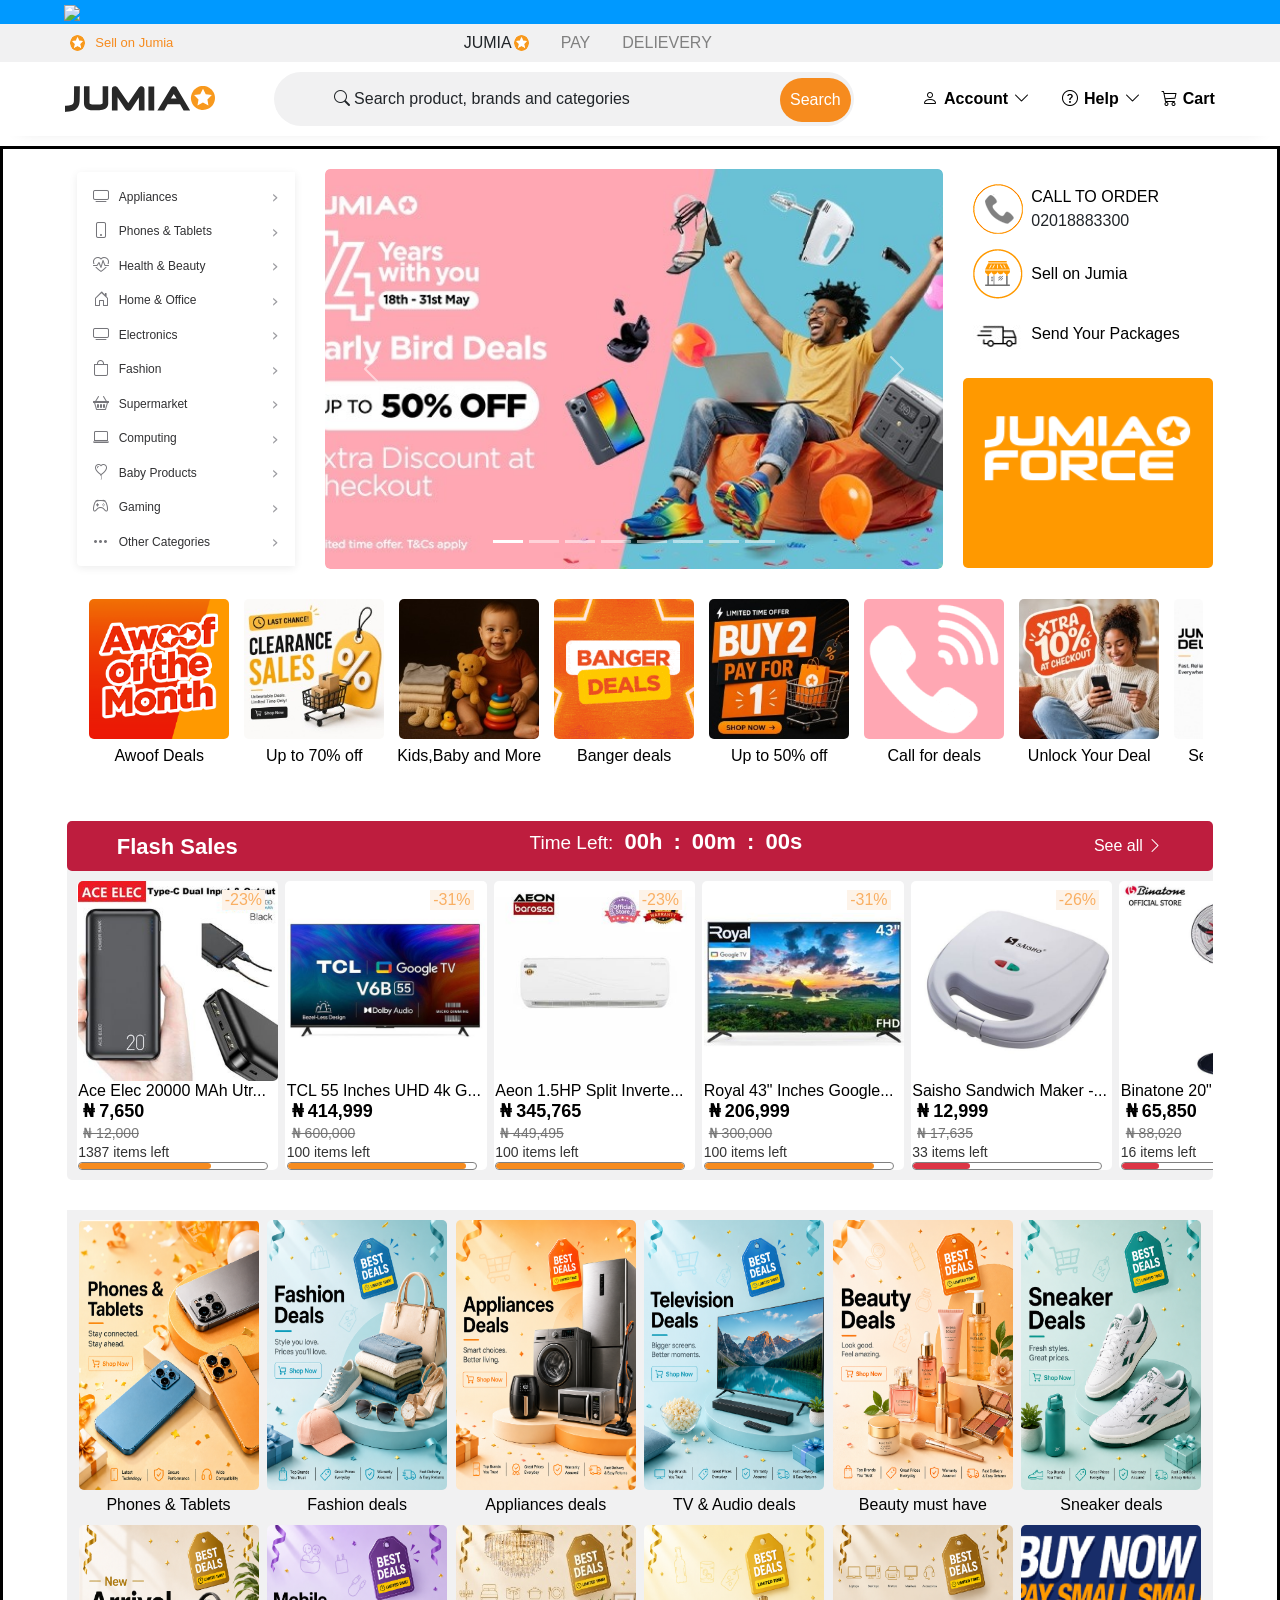
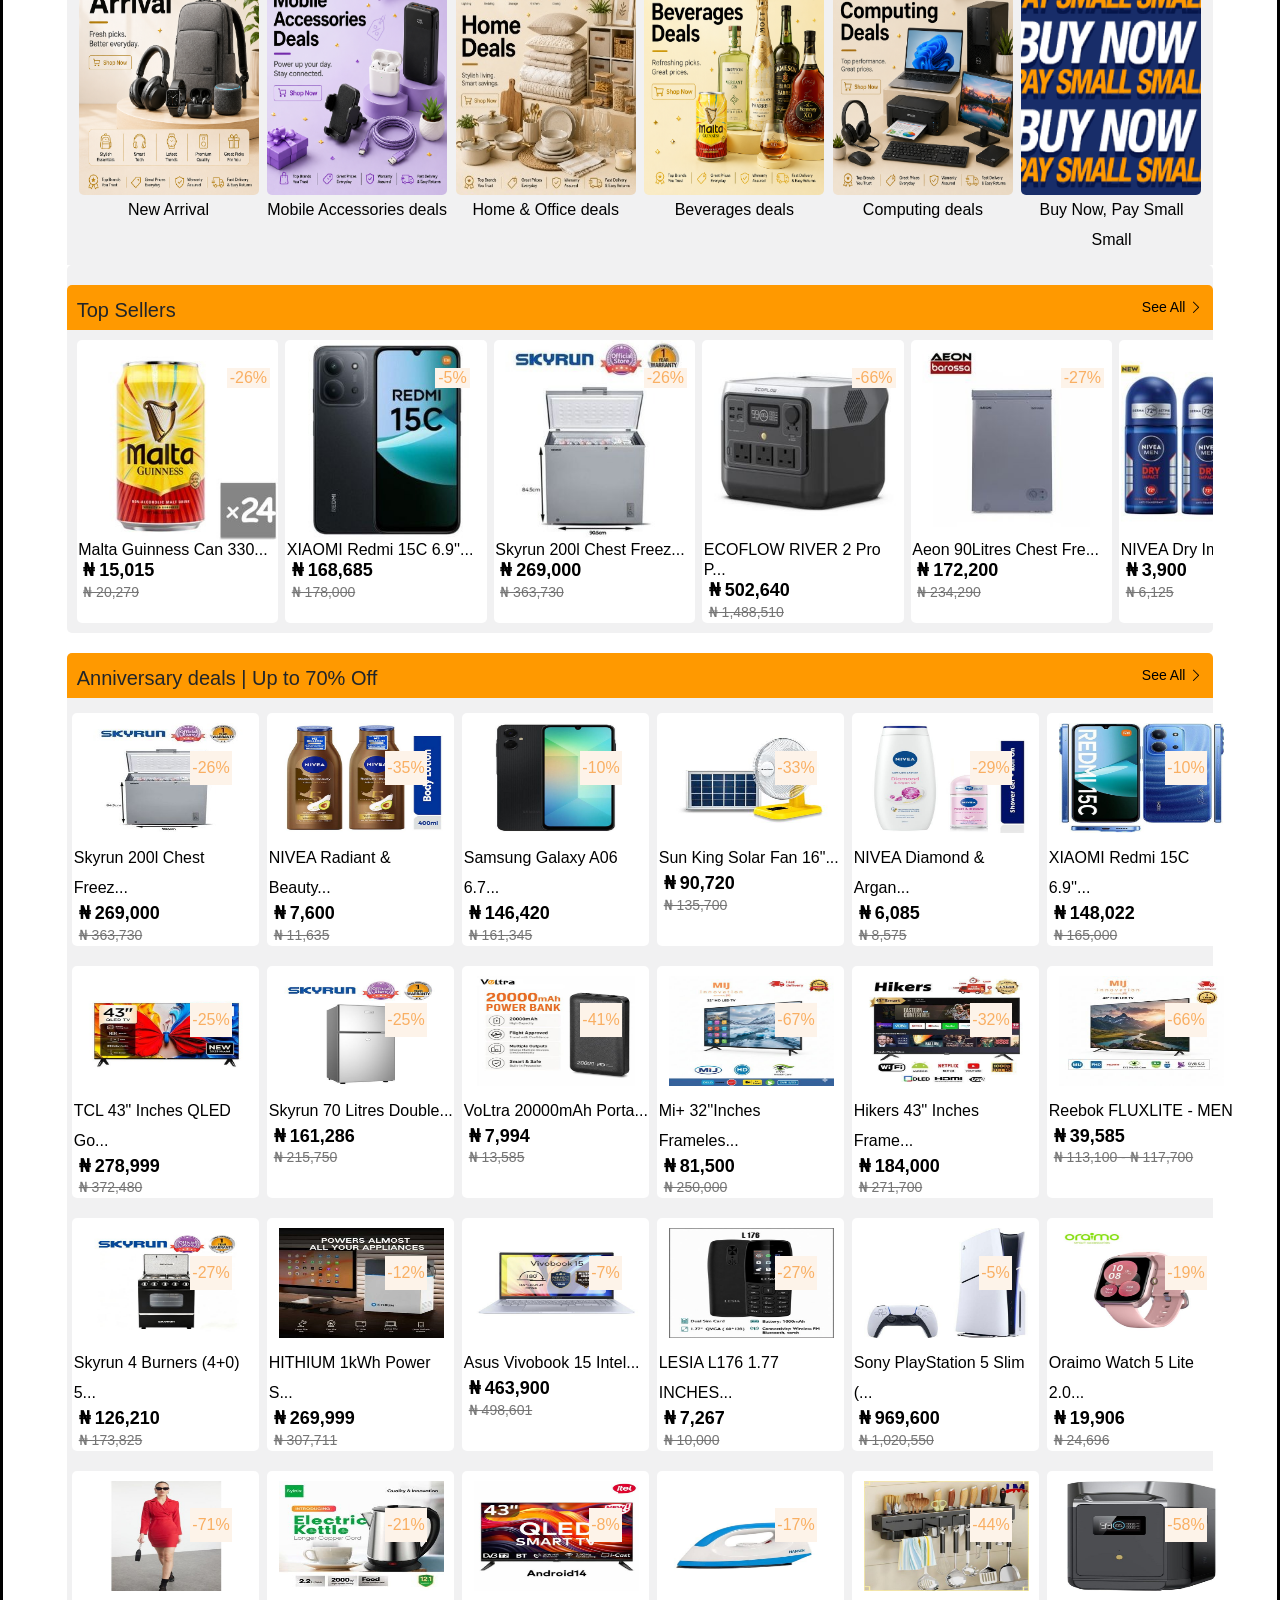
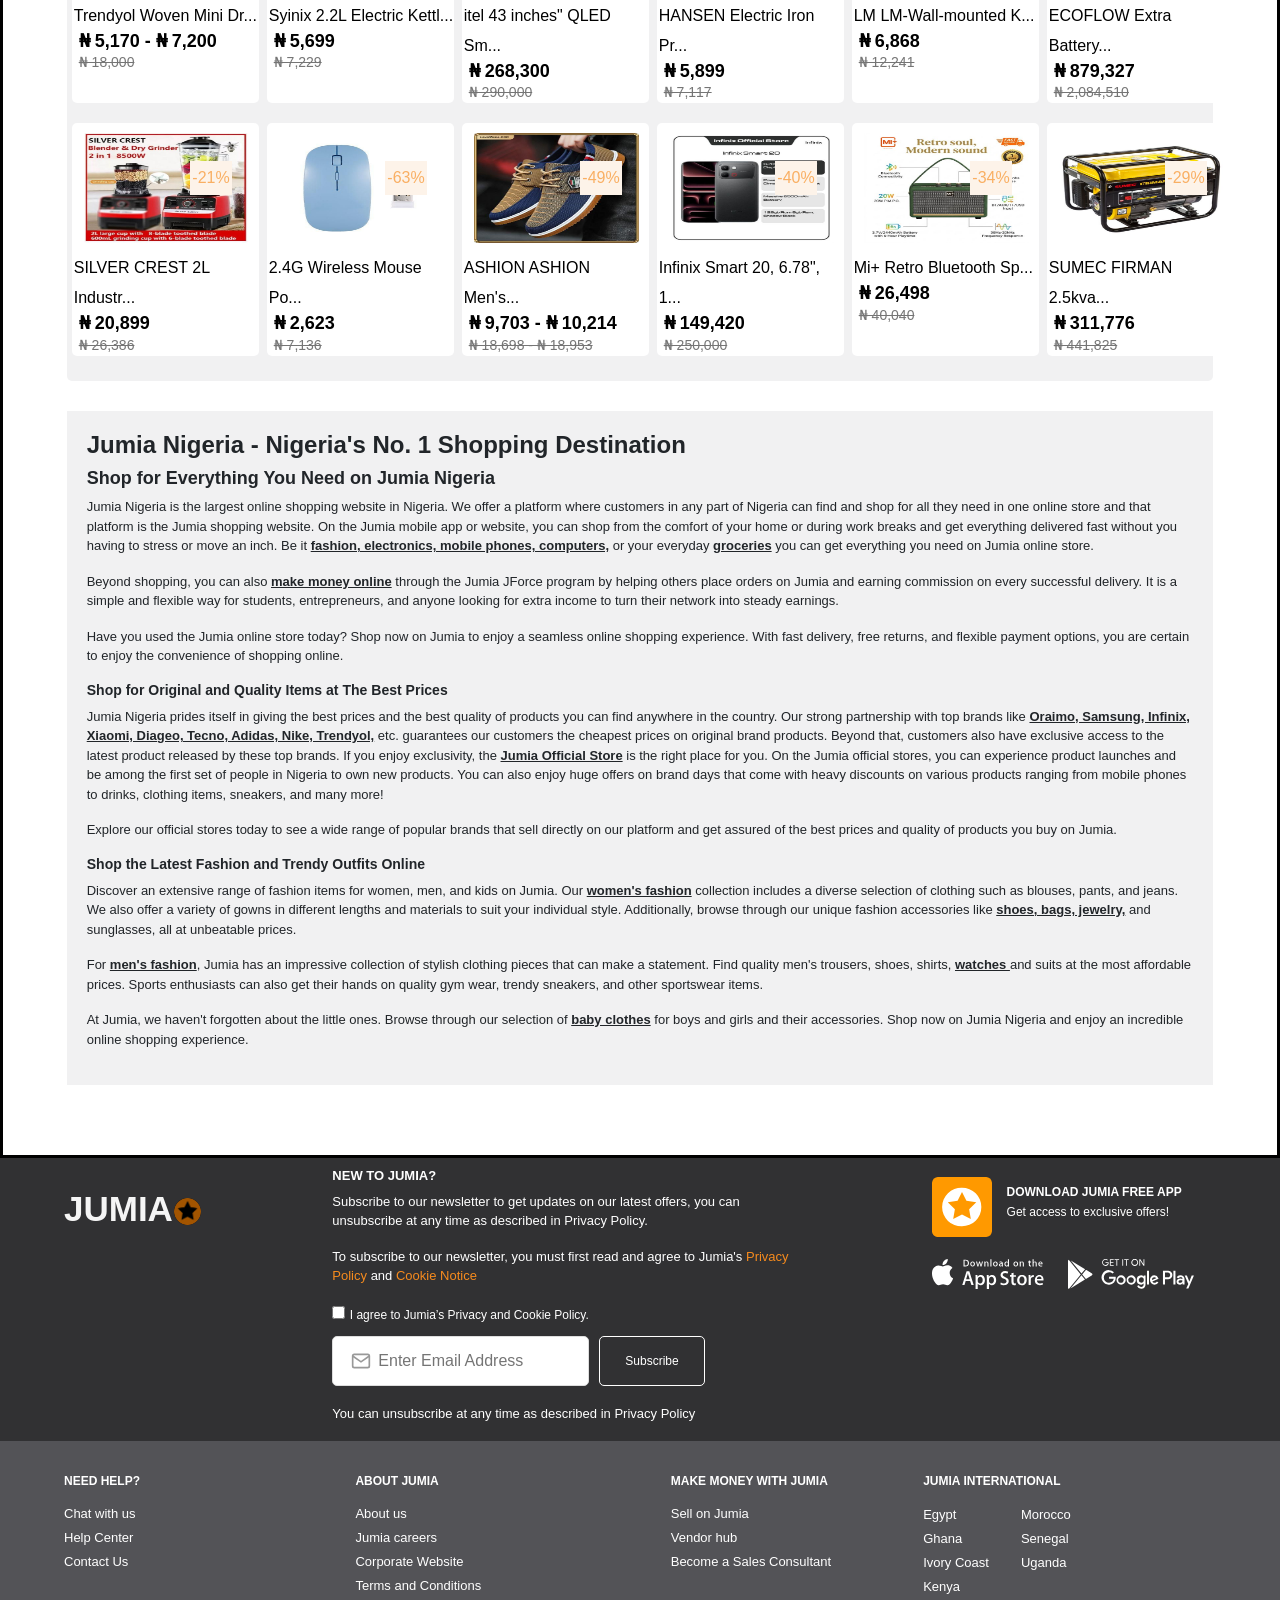
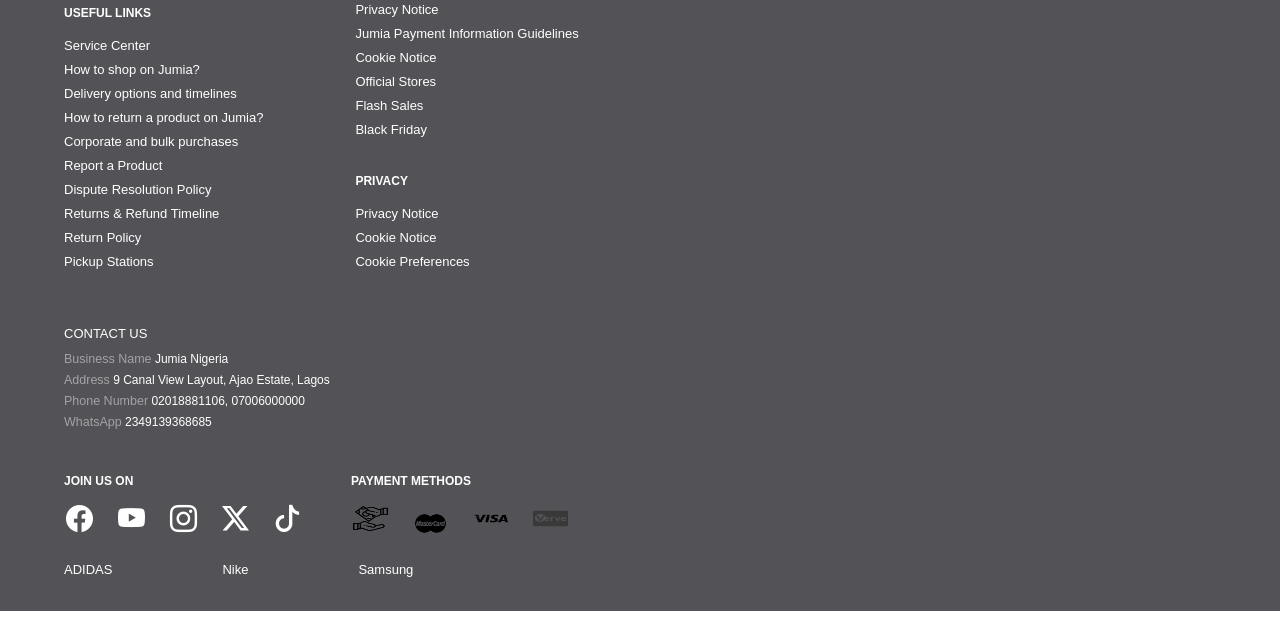
==== commit d0d73b43: "all" ====
--- a/index.html
+++ b/index.html
@@ -63,9 +63,7 @@
 
                 </div>
                 <div class="account-dropdown">
-                    <a href="./welcome.html"><button
-                            style="width: 190px; height: 38px; outline: none; border: none; background-color: #F68B1E; color: white; box-shadow: 0px 5px 10px #F68B1E; margin-left: 30px; margin-top: 20px;">Sign
-                            In</button></a>
+                    <a href="./welcome.html"><button style="width: 190px; height: 38px; outline: none; border: none; background-color: #F68B1E; color: white; box-shadow: 0px 5px 10px #F68B1E; margin: 15px auto 20px; display: block;">Sign In</button></a>
                     <div class="acct-all">
                         <div style="border-top:px solid black;" class="acctt"><i style="font-size: 25px;"
                                 class="bi bi-person"></i>
--- a/css/landing.css
+++ b/css/landing.css
@@ -2091,6 +2091,13 @@
 
     .third-header3 a i {
         font-size: 18px;
+    }
+
+    .third-header2,
+    .third-header2 * {
+        display: none !important;
+        visibility: hidden !important;
+        pointer-events: none !important;
     }
 
     #pace {
@@ -2664,9 +2671,11 @@
     }
 }
 
-@media (max-width: 330px) {
+
+@media (max-width: 340px) {
     .rates {
         position: absolute;
-        left: 115px;
-    }
-}+        left: 110px;
+    }
+}
+
